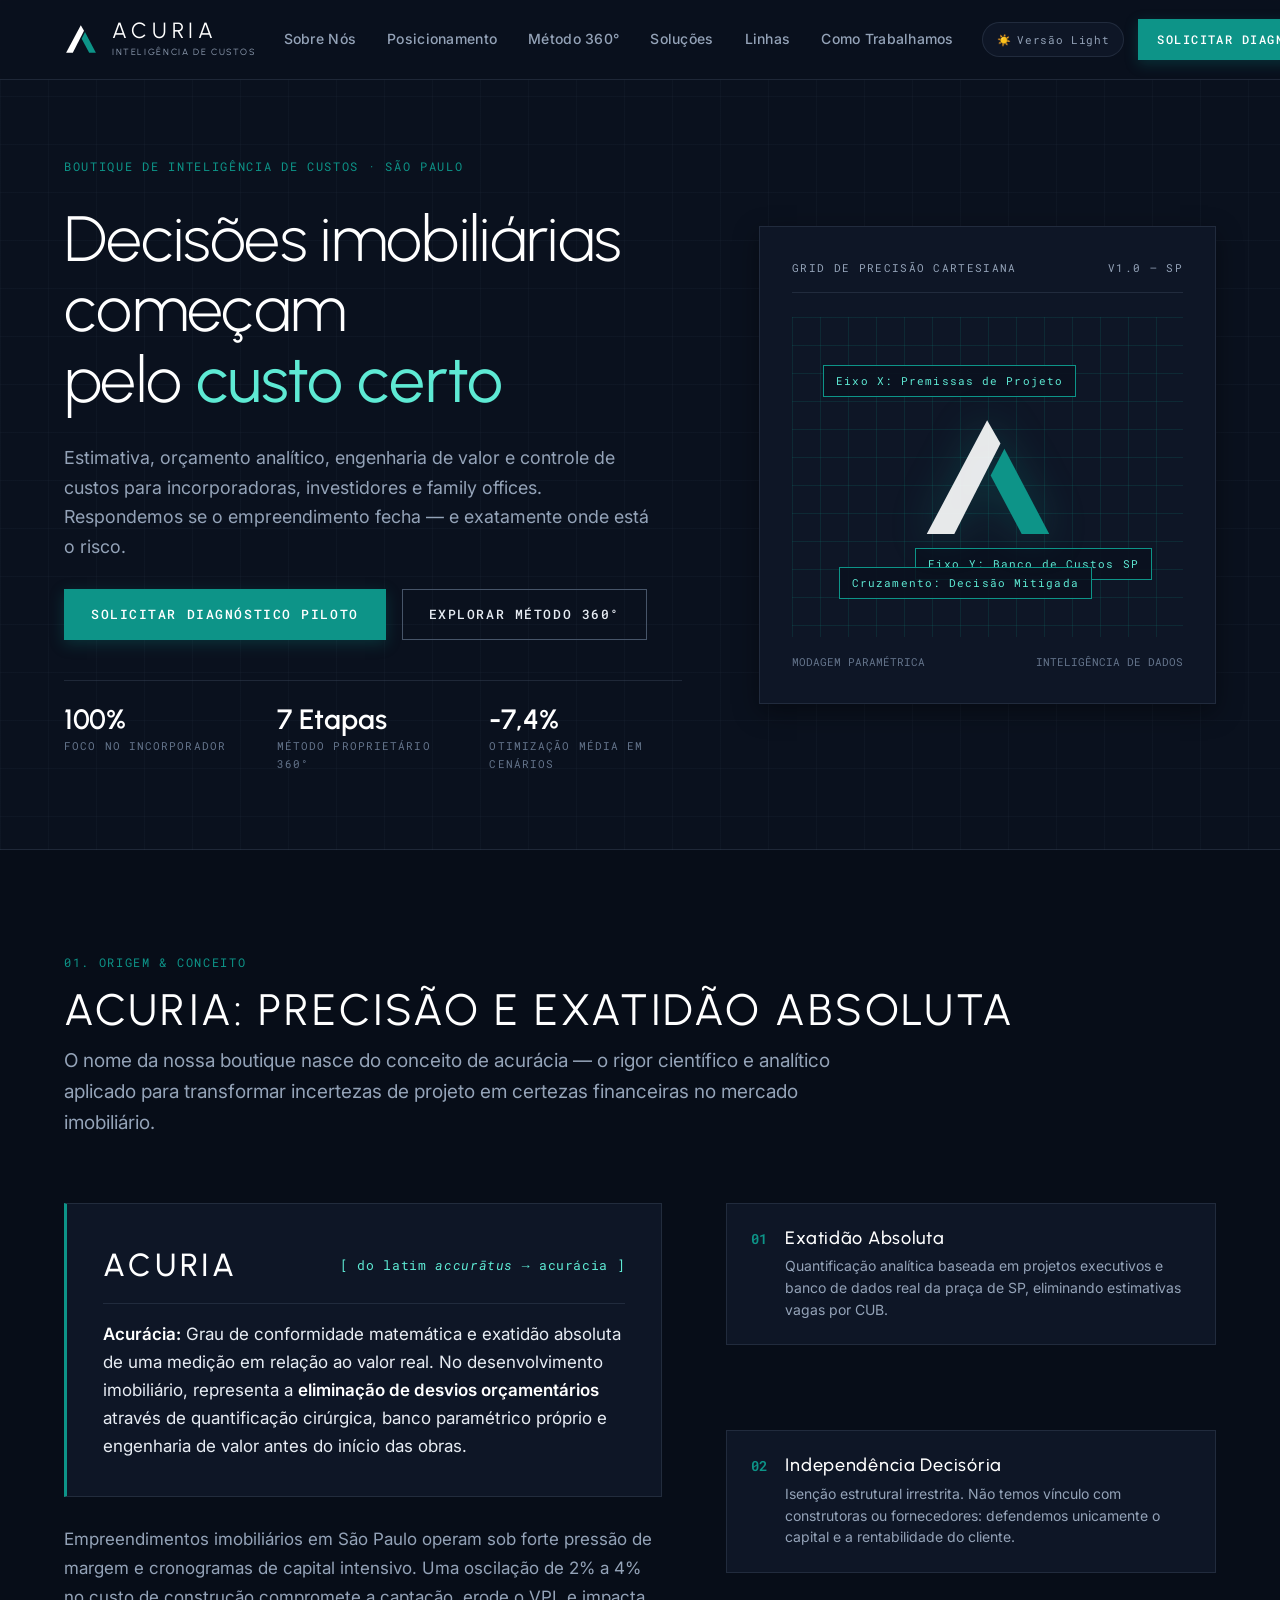
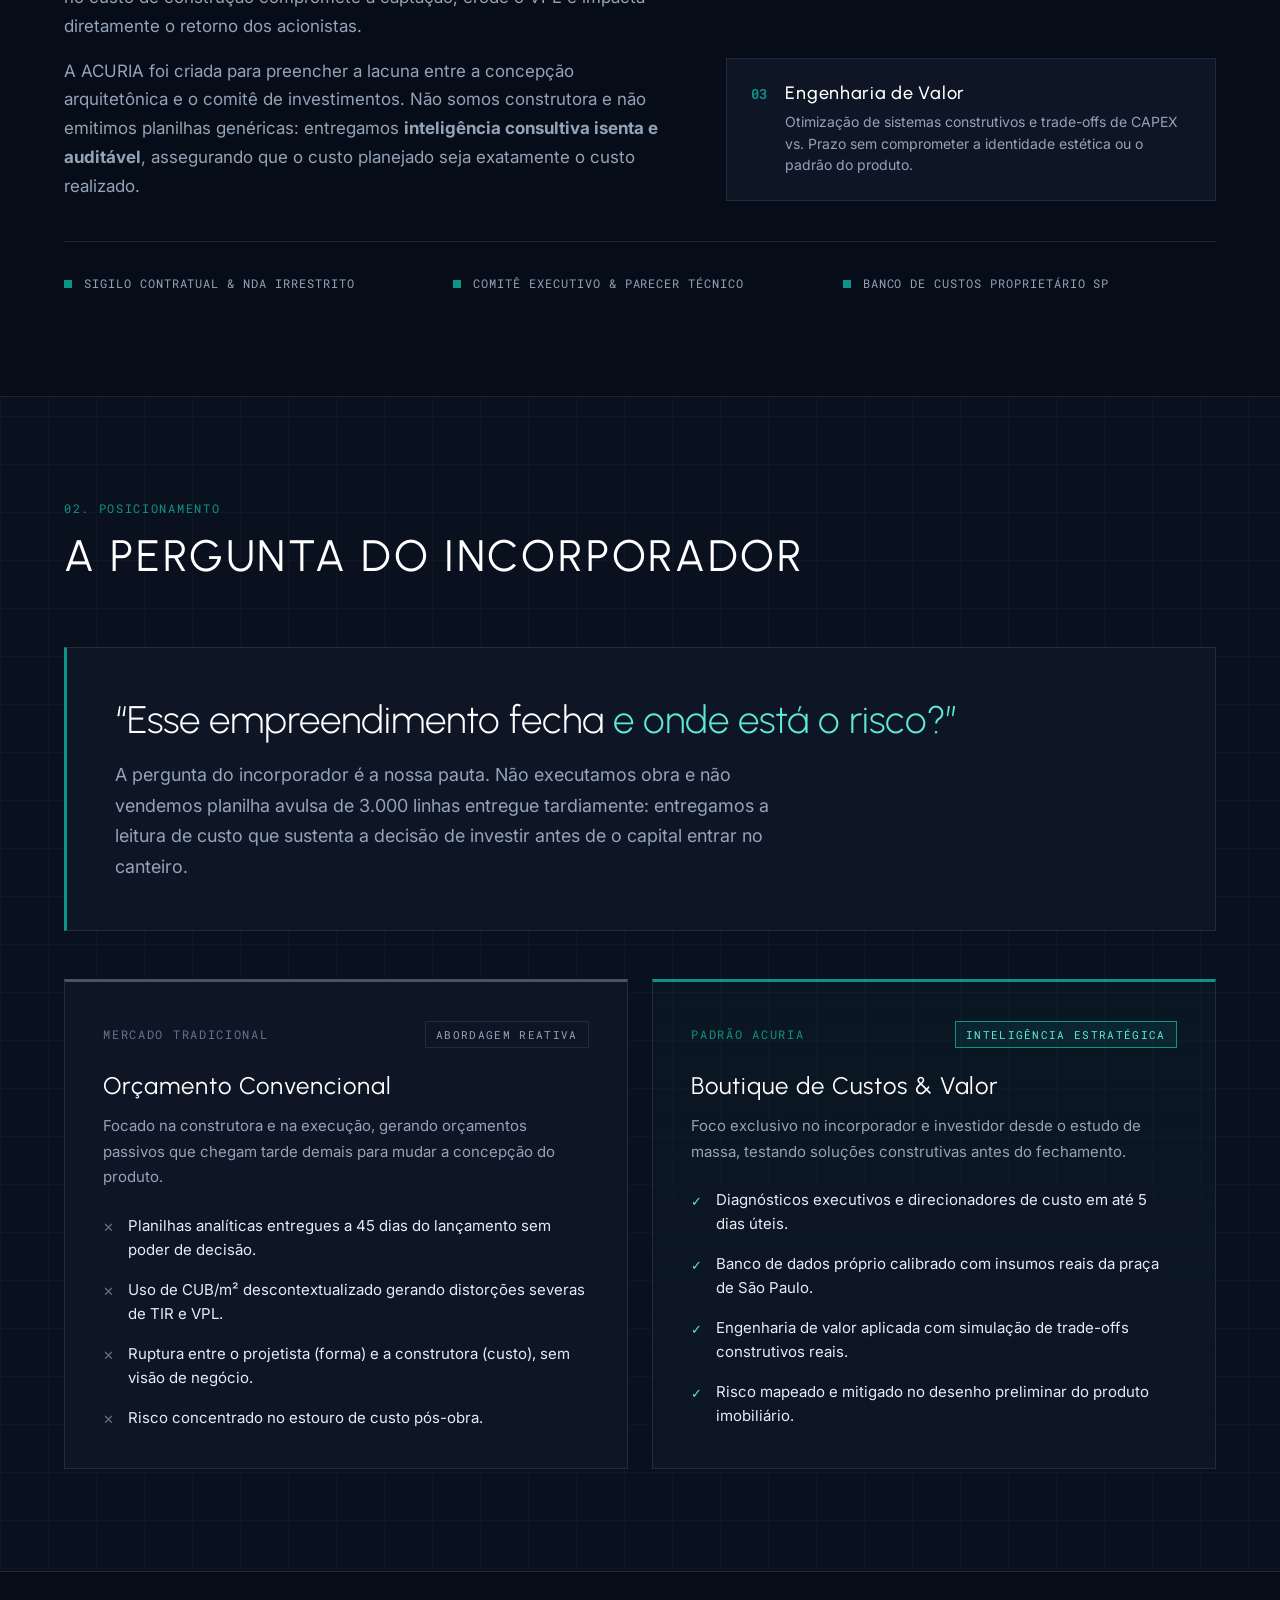
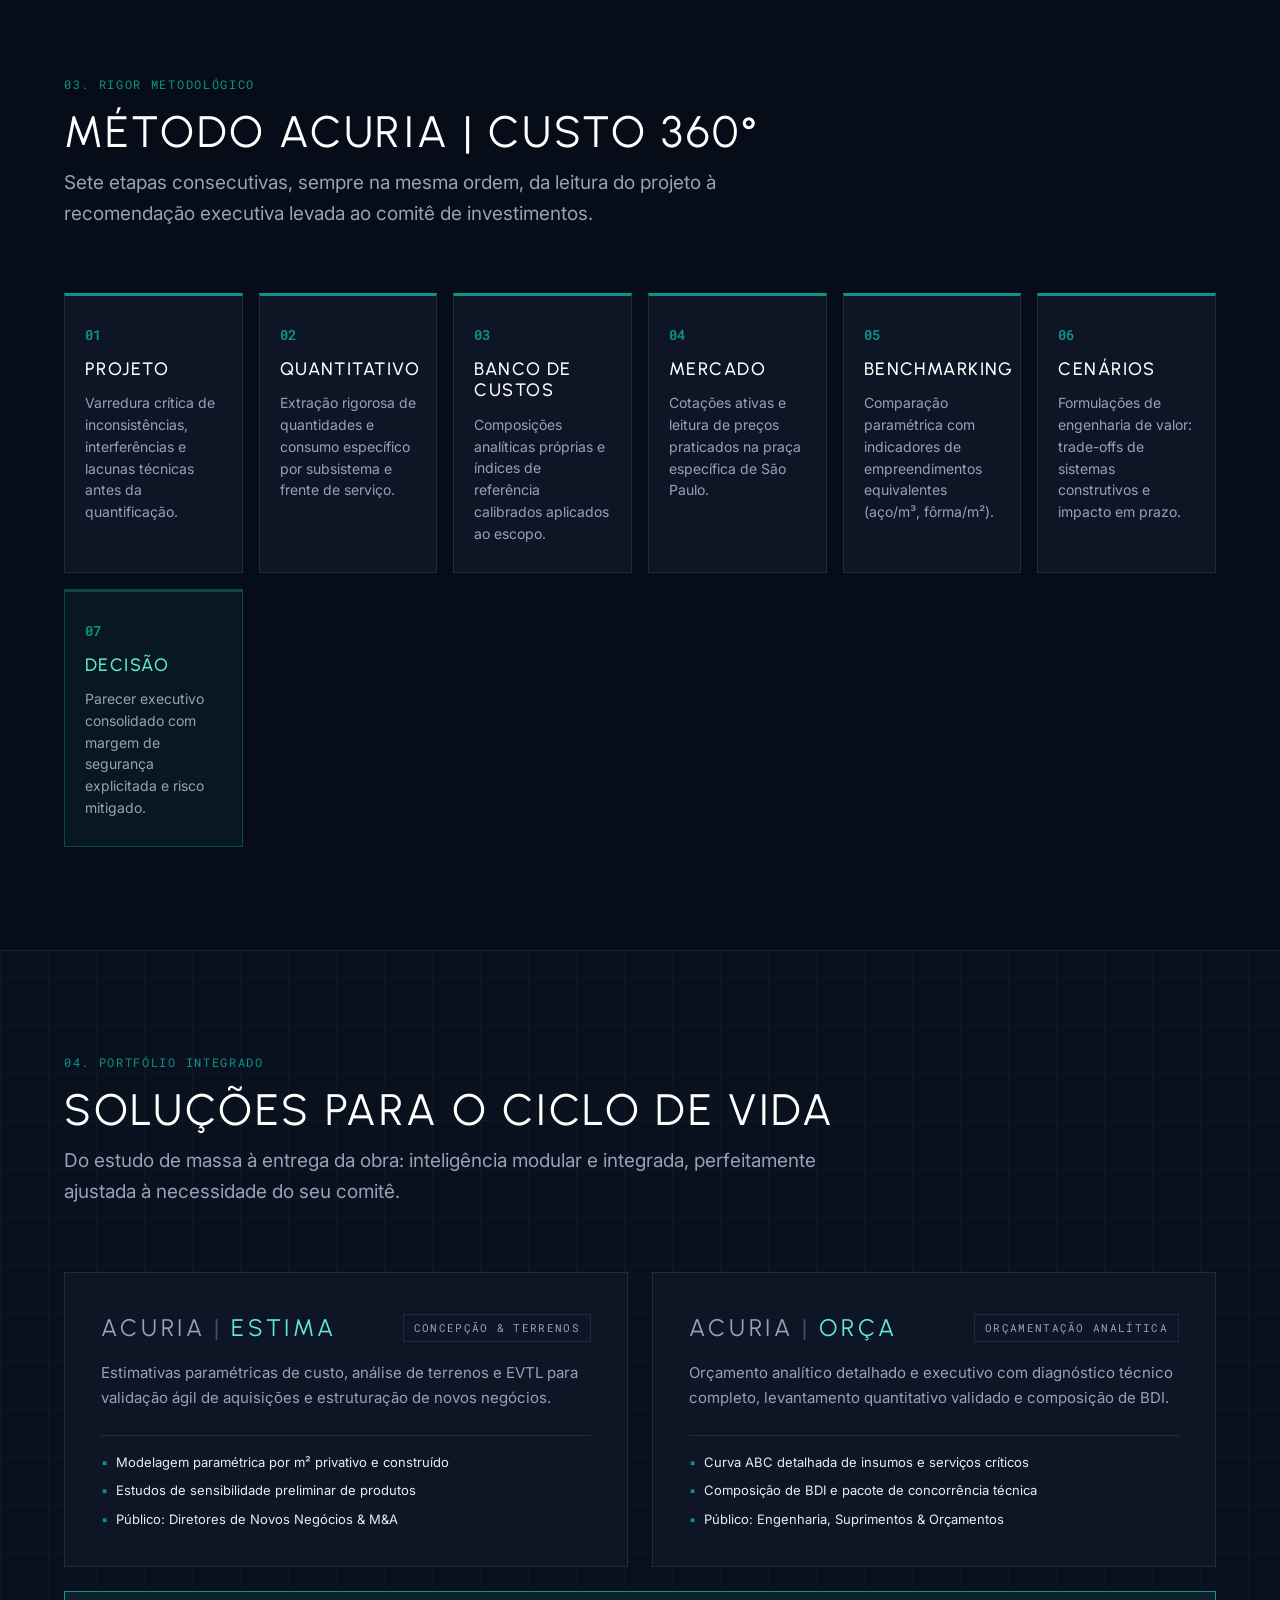
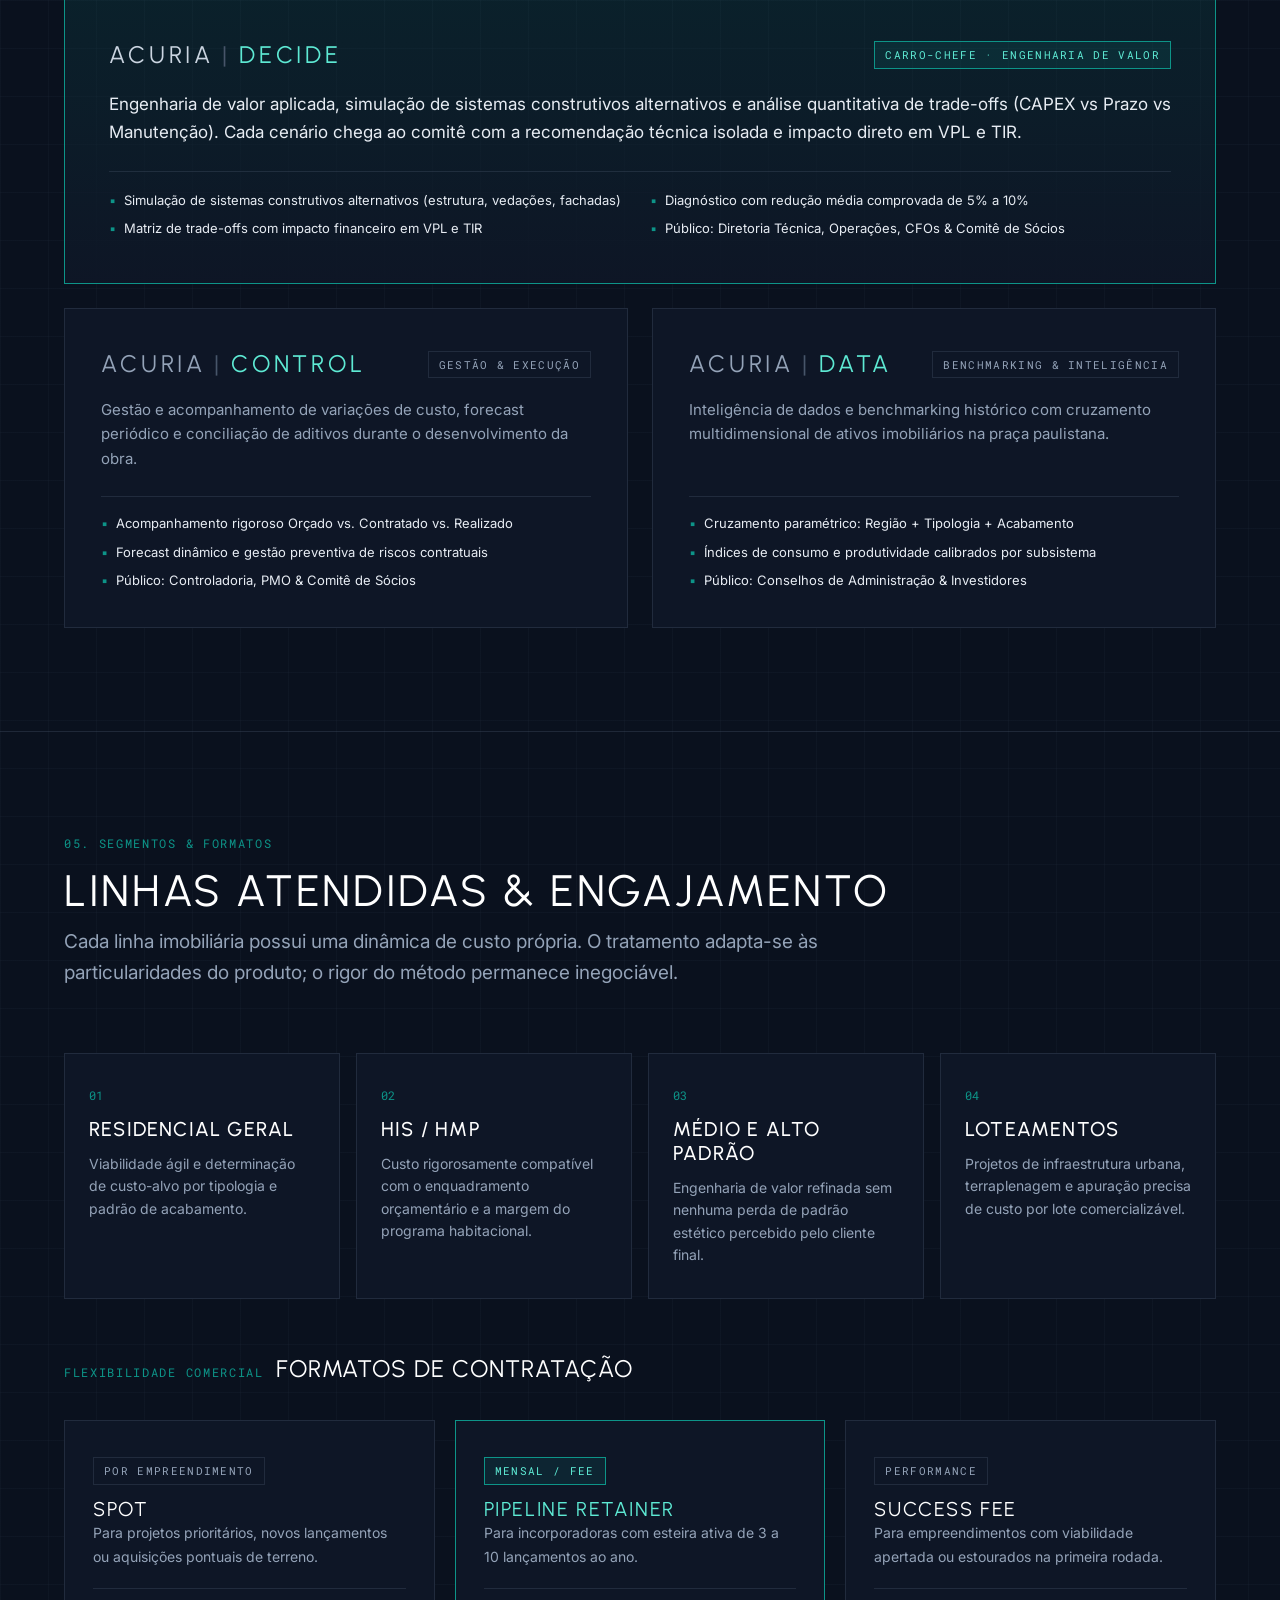
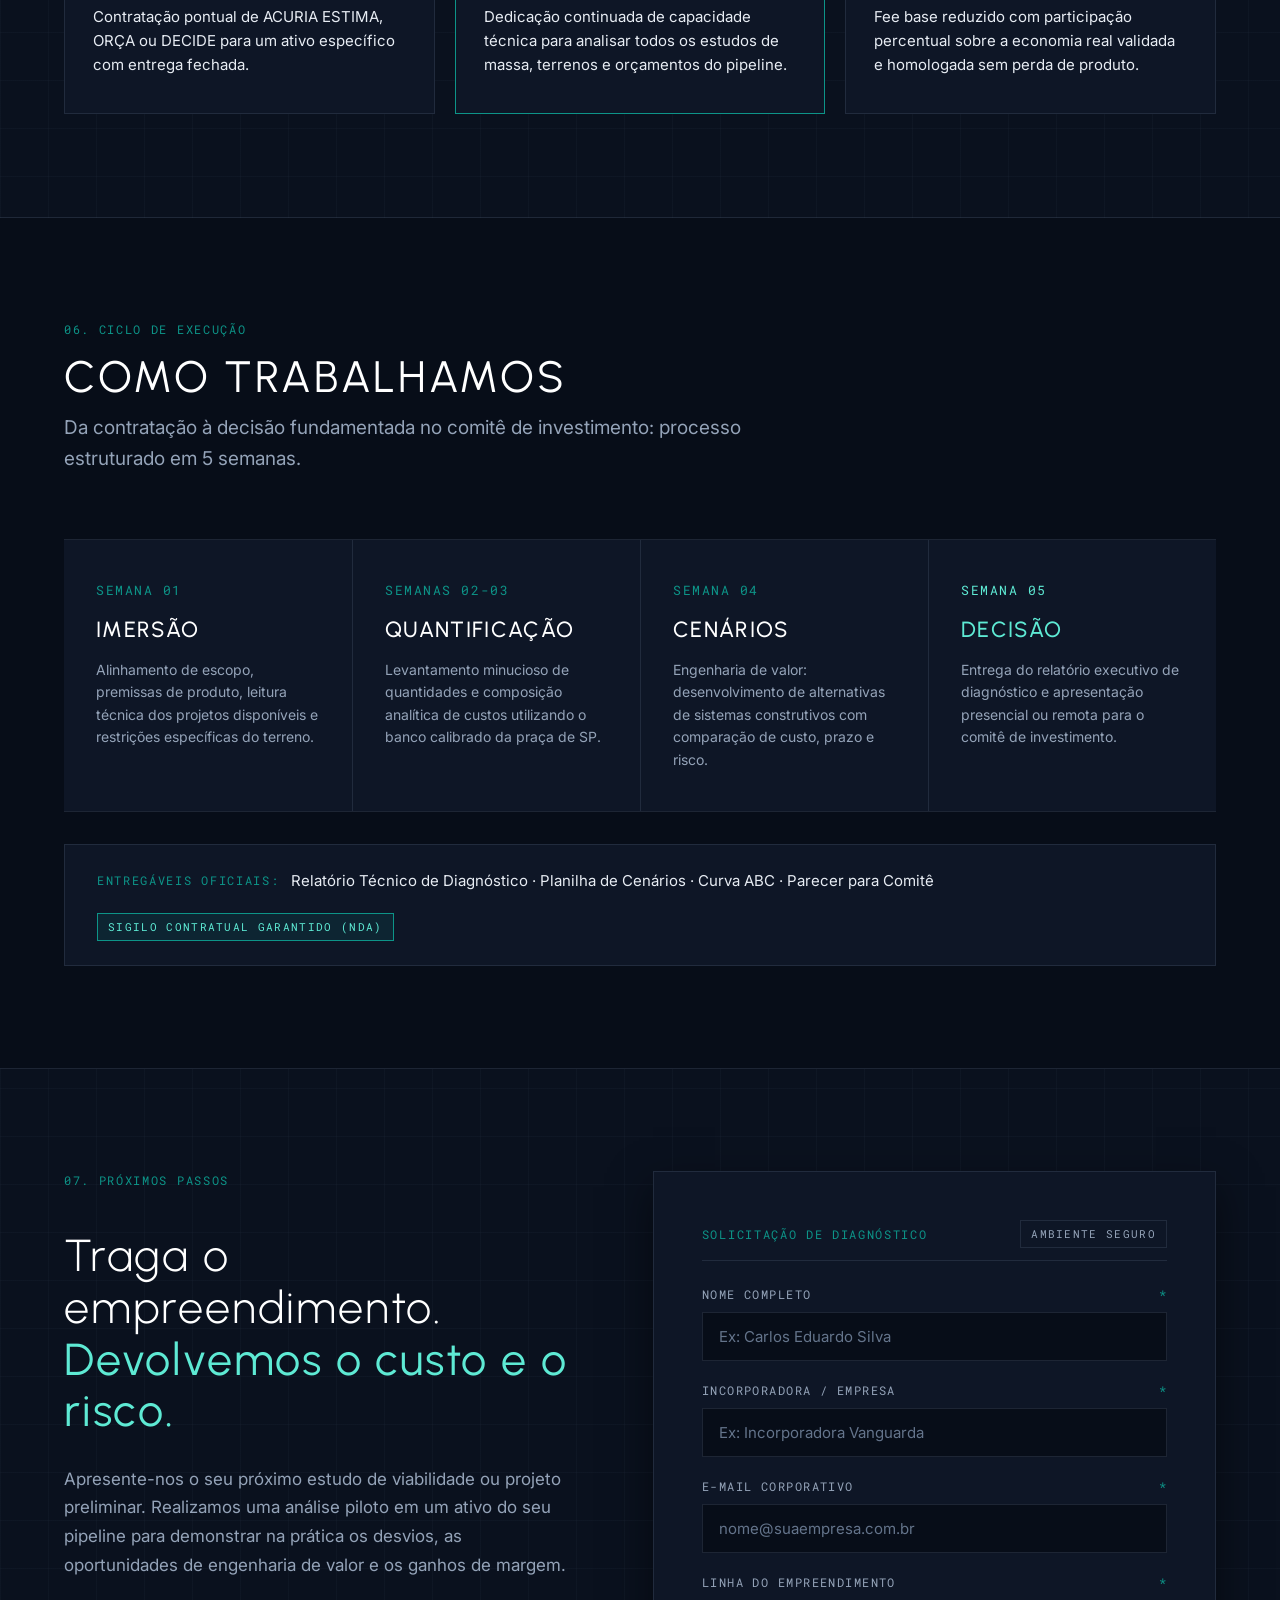
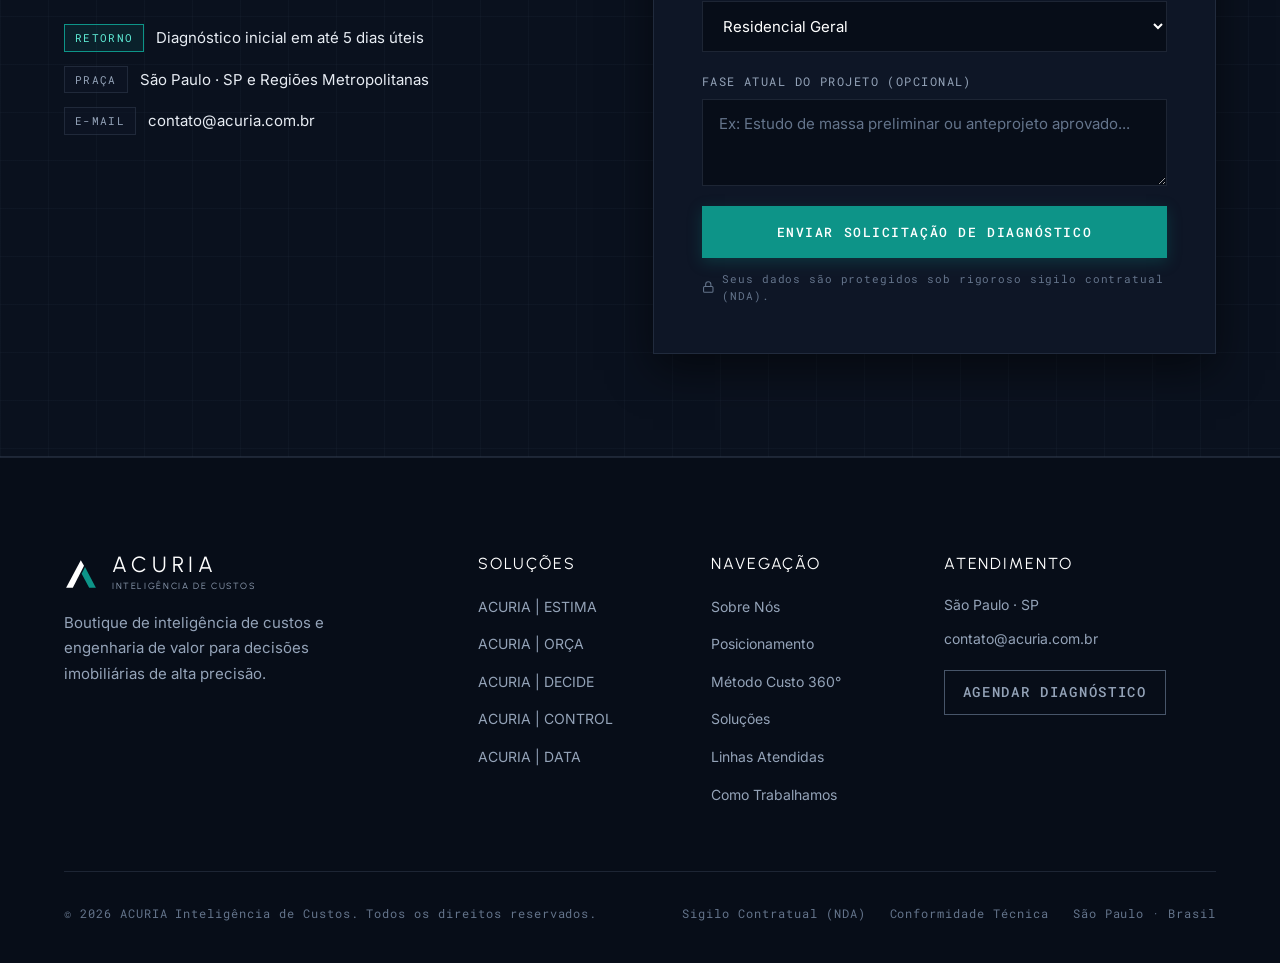
==== index.html @ 7f2d226a "chore: remove Engenharia de Valor section and tab, update navigation and section numbering in both e" ====
<!DOCTYPE html>
<html lang="pt-BR" class="no-js">
<head>
  <meta charset="UTF-8">
  <meta name="viewport" content="width=device-width, initial-scale=1.0">
  <meta http-equiv="X-UA-Compatible" content="ie=edge">
  
  <title>ACURIA | Inteligência de Custos para Decisões Imobiliárias</title>
  <meta name="description" content="Boutique de inteligência de custos e engenharia de valor em São Paulo. Transformamos projetos, premissas de engenharia e mercado em decisões financeiras antes da primeira estaca na obra.">
  <meta name="keywords" content="Engenharia de Custos, Inteligência Imobiliária, Engenharia de Valor, Orçamento de Obras, Incorporação, Viabilidade Imobiliária, São Paulo">
  <meta name="author" content="ACURIA">
  <meta name="theme-color" content="#0A111E">

  <!-- Open Graph / Redes Sociais -->
  <meta property="og:type" content="website">
  <meta property="og:title" content="ACURIA | Inteligência de Custos para Decisões Imobiliárias">
  <meta property="og:description" content="Decisões imobiliárias começam pelo custo certo. Respondemos se o empreendimento fecha e onde está o risco.">
  <meta property="og:image" content="./identidade%20visual%20-%20cores%20e%20marca/uploads/WhatsApp%20Image%202026-09-12%20at%2021.34.09.jpeg">

  <!-- Favicon / Isotipo Vetorial -->
  <link rel="icon" type="image/svg+xml" href="data:image/svg+xml,<svg xmlns='http://www.w3.org/2000/svg' viewBox='0 0 64 64'><polygon points='31.6,6 37.7,16.7 16.6,58 4,58' fill='%23FFFFFF'/><polygon points='39.5,19.04 60,58 47.4,58 33.2,31.36' fill='%230D9488'/></svg>">

  <!-- Fontes Oficiais: Urbanist, Inter, Roboto Mono -->
  <link rel="preconnect" href="https://fonts.googleapis.com">
  <link rel="preconnect" href="https://fonts.gstatic.com" crossorigin>
  <link href="https://fonts.googleapis.com/css2?family=Inter:wght@300;400;500;600&family=Roboto+Mono:wght@400;500;600&family=Urbanist:wght@300;400;500;600;700&display=swap" rel="stylesheet">

  <!-- Folhas de Estilo Modulares -->
  <link rel="stylesheet" href="css/variables.css">
  <link rel="stylesheet" href="css/base.css">
  <link rel="stylesheet" href="css/layout.css">
  <link rel="stylesheet" href="css/components.css">
  <link rel="stylesheet" href="css/responsive.css">
</head>
<body class="bg-grid-pattern">

  <!-- ========================================================================
       BARRA DE NAVEGAÇÃO SUPERIOR COM SEGMENTAÇÕES
       ======================================================================== -->
  <header class="site-header" id="site-header">
    <div class="container header-container">
      
      <!-- Marca / Símbolo Geométrico -->
      <a href="#inicio" class="brand-link" aria-label="ACURIA - Página Inicial">
        <svg class="brand-symbol" viewBox="0 0 64 64" aria-hidden="true">
          <polygon points="31.6,6 37.7,16.7 16.6,58 4,58" fill="#FFFFFF" />
          <polygon points="39.5,19.04 60,58 47.4,58 33.2,31.36" fill="#0D9488" />
        </svg>
        <div class="brand-text">
          <span class="brand-title">ACURIA</span>
          <span class="brand-subtitle">Inteligência de Custos</span>
        </div>
      </a>

      <!-- Segmentações de Navegação Superior (Desktop) -->
      <nav aria-label="Navegação Principal" class="main-nav">
        <ul class="nav-segments">
          <li class="nav-item">
            <a href="#sobre-nos" class="nav-link">Sobre Nós</a>
          </li>
          <li class="nav-item">
            <a href="#posicionamento" class="nav-link">Posicionamento</a>
          </li>
          <li class="nav-item">
            <a href="#metodo" class="nav-link">Método 360°</a>
          </li>
          <li class="nav-item">
            <a href="#produtos" class="nav-link">Soluções</a>
          </li>
          <li class="nav-item">
            <a href="#linhas" class="nav-link">Linhas</a>
          </li>
          <li class="nav-item">
            <a href="#processo" class="nav-link">Como Trabalhamos</a>
          </li>
        </ul>
      </nav>

      <!-- Ações do Cabeçalho -->
      <div class="header-actions">
        <a href="index-light.html" class="theme-switch-pill" title="Alternar para a versão clara soft">
          <span>☀️</span>
          <span>Versão Light</span>
        </a>
        <a href="#contato" class="btn btn-primary btn-sm">Solicitar Diagnóstico</a>
        
        <!-- Botão Mobile -->
        <button type="button" class="mobile-menu-btn" aria-label="Abrir Menu de Navegação" aria-expanded="false">
          <div class="mobile-menu-icon">
            <span></span>
            <span></span>
            <span></span>
          </div>
        </button>
      </div>

    </div>
  </header>

  <!-- Menu Gaveta Mobile -->
  <div class="mobile-drawer" id="mobile-drawer">
    <div style="display: flex; align-items: center; justify-content: space-between;">
      <div class="brand-text">
        <span class="brand-title" style="font-size: 1.25rem;">ACURIA</span>
      </div>
      <a href="index-light.html" class="theme-switch-pill">☀️ Light</a>
    </div>

    <ul class="mobile-nav-list">
      <li>
        <a href="#sobre-nos" class="mobile-nav-link">
          <span>Sobre Nós & Acurácia</span>
        </a>
      </li>
      <li>
        <a href="#posicionamento" class="mobile-nav-link">
          <span>Posicionamento</span>
        </a>
      </li>
      <li>
        <a href="#metodo" class="mobile-nav-link">
          <span>Método Custo 360°</span>
        </a>
      </li>
      <li>
        <a href="#produtos" class="mobile-nav-link">
          <span>Soluções & Produtos</span>
        </a>
      </li>
      <li>
        <a href="#linhas" class="mobile-nav-link">
          <span>Linhas Atendidas</span>
        </a>
      </li>
      <li>
        <a href="#processo" class="mobile-nav-link">
          <span>Como Trabalhamos</span>
        </a>
      </li>
      <li>
        <a href="#contato" class="mobile-nav-link">
          <span>Falar com a ACURIA</span>
        </a>
      </li>
    </ul>
    <div style="margin-top: auto;">
      <a href="#contato" class="btn btn-primary btn-block">Solicitar Contato Imediato</a>
    </div>
  </div>

  <main>
    <!-- ========================================================================
         HERO SECTION: ABERTURA DE IMPACTO E CREDIBILIDADE TÉCNICA
         ======================================================================== -->
    <section class="section-wrapper" id="inicio">
      <div class="container hero-grid">
        
        <div class="hero-content">
          <div class="hero-badge-container">
            <span class="mono-label">Boutique de Inteligência de Custos · São Paulo</span>
          </div>

          <h1 class="hero-title">
            Decisões imobiliárias começam pelo <span class="highlight-text">custo certo</span>
          </h1>

          <p class="hero-description">
            Estimativa, orçamento analítico, engenharia de valor e controle de custos para incorporadoras, investidores e family offices. Respondemos se o empreendimento fecha — e exatamente onde está o risco.
          </p>

          <div class="hero-cta-group">
            <a href="#contato" class="btn btn-primary">Solicitar Diagnóstico Piloto</a>
            <a href="#metodo" class="btn btn-outline">Explorar Método 360°</a>
          </div>

          <!-- Faixa de Métricas Rápidas -->
          <div class="hero-metrics-strip">
            <div class="metric-item">
              <span class="metric-val">100%</span>
              <span class="metric-label">Foco no Incorporador</span>
            </div>
            <div class="metric-item">
              <span class="metric-val">7 Etapas</span>
              <span class="metric-label">Método Proprietário 360°</span>
            </div>
            <div class="metric-item">
              <span class="metric-val">-7,4%</span>
              <span class="metric-label">Otimização Média em Cenários</span>
            </div>
          </div>
        </div>

        <!-- Painel Geométrico / Blueprint de Precisão -->
        <div class="hero-visual-card">
          <div class="hero-visual-header">
            <span>GRID DE PRECISÃO CARTESIANA</span>
            <span>V1.0 — SP</span>
          </div>
          
          <div class="blueprint-stage">
            <div class="blueprint-grid-overlay"></div>
            
            <svg class="blueprint-center-symbol" viewBox="0 0 64 64" aria-label="Isotipo ACURIA em Grid Técnico">
              <polygon points="31.6,6 37.7,16.7 16.6,58 4,58" fill="#FFFFFF" opacity="0.9" />
              <polygon points="39.5,19.04 60,58 47.4,58 33.2,31.36" fill="#0D9488" />
            </svg>

            <div class="blueprint-nodes">
              <div class="node-tag node-tag-1">Eixo X: Premissas de Projeto</div>
              <div class="node-tag node-tag-2">Eixo Y: Banco de Custos SP</div>
              <div class="node-tag node-tag-3">Cruzamento: Decisão Mitigada</div>
            </div>
          </div>

          <div style="margin-top: 16px; font-family: var(--font-mono); font-size: 0.6875rem; color: var(--color-text-dim); display: flex; justify-content: space-between;">
            <span>MODAGEM PARAMÉTRICA</span>
            <span>INTELIGÊNCIA DE DADOS</span>
          </div>
        </div>

      </div>
    </section>

    <!-- ========================================================================
         SEÇÃO 01: SOBRE NÓS — ORIGEM & O CONCEITO DE ACURÁCIA
         ======================================================================== -->
    <section class="section-wrapper section-padding section-alt" id="sobre-nos">
      <div class="container">
        
        <div class="section-header">
          <div class="section-header-top">
            <span class="mono-label">01. Origem & Conceito</span>
          </div>
          <h2 class="section-title">Acuria: Precisão e Exatidão Absoluta</h2>
          <p class="section-subtitle">
            O nome da nossa boutique nasce do conceito de acurácia — o rigor científico e analítico aplicado para transformar incertezas de projeto em certezas financeiras no mercado imobiliário.
          </p>
        </div>

        <div class="about-grid">
          
          <!-- Narrativa & Etimologia -->
          <div class="about-narrative">
            
            <div class="etymology-card">
              <div class="etymology-header">
                <span class="etymology-word">ACURIA</span>
                <span class="etymology-phonetic">[ do latim <em>accurātus</em> → acurácia ]</span>
              </div>
              <div class="etymology-definition">
                <strong>Acurácia:</strong> Grau de conformidade matemática e exatidão absoluta de uma medição em relação ao valor real. No desenvolvimento imobiliário, representa a <strong>eliminação de desvios orçamentários</strong> através de quantificação cirúrgica, banco paramétrico próprio e engenharia de valor antes do início das obras.
              </div>
            </div>

            <div style="font-size: 1.0625rem; line-height: 1.7; color: var(--color-text-muted);">
              <p style="margin-bottom: 16px;">
                Empreendimentos imobiliários em São Paulo operam sob forte pressão de margem e cronogramas de capital intensivo. Uma oscilação de 2% a 4% no custo de construção compromete a captação, erode o VPL e impacta diretamente o retorno dos acionistas.
              </p>
              <p>
                A ACURIA foi criada para preencher a lacuna entre a concepção arquitetônica e o comitê de investimentos. Não somos construtora e não emitimos planilhas genéricas: entregamos <strong>inteligência consultiva isenta e auditável</strong>, assegurando que o custo planejado seja exatamente o custo realizado.
              </p>
            </div>

          </div>

          <!-- Pilares da Acurácia -->
          <div class="about-pillars-stack">
            
            <div class="accuracy-pillar-card">
              <span class="pillar-index">01</span>
              <div class="pillar-content">
                <h4>Exatidão Absoluta</h4>
                <p>Quantificação analítica baseada em projetos executivos e banco de dados real da praça de SP, eliminando estimativas vagas por CUB.</p>
              </div>
            </div>

            <div class="accuracy-pillar-card">
              <span class="pillar-index">02</span>
              <div class="pillar-content">
                <h4>Independência Decisória</h4>
                <p>Isenção estrutural irrestrita. Não temos vínculo com construtoras ou fornecedores: defendemos unicamente o capital e a rentabilidade do cliente.</p>
              </div>
            </div>

            <div class="accuracy-pillar-card">
              <span class="pillar-index">03</span>
              <div class="pillar-content">
                <h4>Engenharia de Valor</h4>
                <p>Otimização de sistemas construtivos e trade-offs de CAPEX vs. Prazo sem comprometer a identidade estética ou o padrão do produto.</p>
              </div>
            </div>

          </div>

        </div>

        <!-- Barra de Governança & Rigor -->
        <div class="about-credentials-bar">
          <div class="credential-item">
            <span class="credential-icon"></span>
            <span>Sigilo Contratual & NDA Irrestrito</span>
          </div>
          <div class="credential-item">
            <span class="credential-icon"></span>
            <span>Comitê Executivo & Parecer Técnico</span>
          </div>
          <div class="credential-item">
            <span class="credential-icon"></span>
            <span>Banco de Custos Proprietário SP</span>
          </div>
        </div>

      </div>
    </section>

    <!-- ========================================================================
         SEÇÃO 02: POSICIONAMENTO & A PERGUNTA DO INCORPORADOR
         ======================================================================== -->
    <section class="section-wrapper section-padding" id="posicionamento">
      <div class="container">
        
        <div class="section-header">
          <div class="section-header-top">
            <span class="mono-label">02. Posicionamento</span>
          </div>
          <h2 class="section-title">A Pergunta do Incorporador</h2>
        </div>

        <!-- Bloco de Citação / Tese Central -->
        <div class="positioning-quote-box">
          <div class="quote-lead">
            “Esse empreendimento fecha <span style="color: var(--color-accent-light);">e onde está o risco?”</span>
          </div>
          <p class="quote-desc">
            A pergunta do incorporador é a nossa pauta. Não executamos obra e não vendemos planilha avulsa de 3.000 linhas entregue tardiamente: entregamos a leitura de custo que sustenta a decisão de investir antes de o capital entrar no canteiro.
          </p>
        </div>

        <!-- Comparativo: Convencional vs ACURIA -->
        <div class="comparison-grid">
          
          <!-- Abordagem Convencional -->
          <div class="comparison-card card-convencional">
            <div class="comparison-header">
              <span class="mono-label" style="color: var(--color-text-dim);">Mercado Tradicional</span>
              <span class="mono-tag">Abordagem Reativa</span>
            </div>
            <h3 class="comparison-title">Orçamento Convencional</h3>
            <p style="font-size: 0.9375rem;">Focado na construtora e na execução, gerando orçamentos passivos que chegam tarde demais para mudar a concepção do produto.</p>
            
            <ul class="comparison-items">
              <li class="comparison-item">
                <span class="item-icon cross">✕</span>
                <span>Planilhas analíticas entregues a 45 dias do lançamento sem poder de decisão.</span>
              </li>
              <li class="comparison-item">
                <span class="item-icon cross">✕</span>
                <span>Uso de CUB/m² descontextualizado gerando distorções severas de TIR e VPL.</span>
              </li>
              <li class="comparison-item">
                <span class="item-icon cross">✕</span>
                <span>Ruptura entre o projetista (forma) e a construtora (custo), sem visão de negócio.</span>
              </li>
              <li class="comparison-item">
                <span class="item-icon cross">✕</span>
                <span>Risco concentrado no estouro de custo pós-obra.</span>
              </li>
            </ul>
          </div>

          <!-- Abordagem ACURIA -->
          <div class="comparison-card card-acuria">
            <div class="comparison-header">
              <span class="mono-label">Padrão ACURIA</span>
              <span class="mono-tag active">Inteligência Estratégica</span>
            </div>
            <h3 class="comparison-title">Boutique de Custos & Valor</h3>
            <p style="font-size: 0.9375rem;">Foco exclusivo no incorporador e investidor desde o estudo de massa, testando soluções construtivas antes do fechamento.</p>
            
            <ul class="comparison-items">
              <li class="comparison-item">
                <span class="item-icon check">✓</span>
                <span>Diagnósticos executivos e direcionadores de custo em até 5 dias úteis.</span>
              </li>
              <li class="comparison-item">
                <span class="item-icon check">✓</span>
                <span>Banco de dados próprio calibrado com insumos reais da praça de São Paulo.</span>
              </li>
              <li class="comparison-item">
                <span class="item-icon check">✓</span>
                <span>Engenharia de valor aplicada com simulação de trade-offs construtivos reais.</span>
              </li>
              <li class="comparison-item">
                <span class="item-icon check">✓</span>
                <span>Risco mapeado e mitigado no desenho preliminar do produto imobiliário.</span>
              </li>
            </ul>
          </div>

        </div>

      </div>
    </section>

    <!-- ========================================================================
         SEÇÃO 03: MÉTODO PROPRIETÁRIO CUSTO 360°
         ======================================================================== -->
    <section class="section-wrapper section-padding section-alt" id="metodo">
      <div class="container">
        
        <div class="section-header">
          <div class="section-header-top">
            <span class="mono-label">03. Rigor Metodológico</span>
          </div>
          <h2 class="section-title">Método ACURIA | Custo 360°</h2>
          <p class="section-subtitle">
            Sete etapas consecutivas, sempre na mesma ordem, da leitura do projeto à recomendação executiva levada ao comitê de investimentos.
          </p>
        </div>

        <div class="method-grid">
          
          <div class="method-step-card">
            <span class="method-step-num">01</span>
            <h3 class="method-step-title">Projeto</h3>
            <p class="method-step-desc">Varredura crítica de inconsistências, interferências e lacunas técnicas antes da quantificação.</p>
          </div>

          <div class="method-step-card">
            <span class="method-step-num">02</span>
            <h3 class="method-step-title">Quantitativo</h3>
            <p class="method-step-desc">Extração rigorosa de quantidades e consumo específico por subsistema e frente de serviço.</p>
          </div>

          <div class="method-step-card">
            <span class="method-step-num">03</span>
            <h3 class="method-step-title">Banco de Custos</h3>
            <p class="method-step-desc">Composições analíticas próprias e índices de referência calibrados aplicados ao escopo.</p>
          </div>

          <div class="method-step-card">
            <span class="method-step-num">04</span>
            <h3 class="method-step-title">Mercado</h3>
            <p class="method-step-desc">Cotações ativas e leitura de preços praticados na praça específica de São Paulo.</p>
          </div>

          <div class="method-step-card">
            <span class="method-step-num">05</span>
            <h3 class="method-step-title">Benchmarking</h3>
            <p class="method-step-desc">Comparação paramétrica com indicadores de empreendimentos equivalentes (aço/m³, fôrma/m²).</p>
          </div>

          <div class="method-step-card">
            <span class="method-step-num">06</span>
            <h3 class="method-step-title">Cenários</h3>
            <p class="method-step-desc">Formulações de engenharia de valor: trade-offs de sistemas construtivos e impacto em prazo.</p>
          </div>

          <div class="method-step-card highlight">
            <span class="method-step-num">07</span>
            <h3 class="method-step-title" style="color: var(--color-accent-light);">Decisão</h3>
            <p class="method-step-desc">Parecer executivo consolidado com margem de segurança explicitada e risco mitigado.</p>
          </div>

        </div>

      </div>
    </section>

    <!-- ========================================================================
         SEÇÃO 04: ARQUITETURA DE PRODUTOS & SOLUÇÕES
         ======================================================================== -->
    <section class="section-wrapper section-padding" id="produtos">
      <div class="container">
        
        <div class="section-header">
          <div class="section-header-top">
            <span class="mono-label">04. Portfólio Integrado</span>
          </div>
          <h2 class="section-title">Soluções para o Ciclo de Vida</h2>
          <p class="section-subtitle">
            Do estudo de massa à entrega da obra: inteligência modular e integrada, perfeitamente ajustada à necessidade do seu comitê.
          </p>
        </div>

        <div class="solutions-container">
          
          <!-- Linha Superior: Concepção & Orçamento (2 Cards 50%/50%) -->
          <div class="solutions-row">
            
            <!-- ESTIMA -->
            <div class="product-card">
              <div>
                <div class="product-badge-row">
                  <div class="product-brand-title">
                    <span class="brand-prefix">ACURIA</span>
                    <span class="brand-sep">|</span>
                    <span class="brand-name">ESTIMA</span>
                  </div>
                  <span class="mono-tag">Concepção & Terrenos</span>
                </div>
                <p class="product-desc" style="margin-top: 14px;">
                  Estimativas paramétricas de custo, análise de terrenos e EVTL para validação ágil de aquisições e estruturação de novos negócios.
                </p>
              </div>
              <ul class="product-deliverables">
                <li>Modelagem paramétrica por m² privativo e construído</li>
                <li>Estudos de sensibilidade preliminar de produtos</li>
                <li>Público: Diretores de Novos Negócios & M&A</li>
              </ul>
            </div>

            <!-- ORÇA -->
            <div class="product-card">
              <div>
                <div class="product-badge-row">
                  <div class="product-brand-title">
                    <span class="brand-prefix">ACURIA</span>
                    <span class="brand-sep">|</span>
                    <span class="brand-name">ORÇA</span>
                  </div>
                  <span class="mono-tag">Orçamentação Analítica</span>
                </div>
                <p class="product-desc" style="margin-top: 14px;">
                  Orçamento analítico detalhado e executivo com diagnóstico técnico completo, levantamento quantitativo validado e composição de BDI.
                </p>
              </div>
              <ul class="product-deliverables">
                <li>Curva ABC detalhada de insumos e serviços críticos</li>
                <li>Composição de BDI e pacote de concorrência técnica</li>
                <li>Público: Engenharia, Suprimentos & Orçamentos</li>
              </ul>
            </div>

          </div>

          <!-- Linha Central Destaque: DECIDE (Carro-Chefe 100% Full Width) -->
          <div class="product-card card-featured">
            <div>
              <div class="product-badge-row">
                <div class="product-brand-title">
                  <span class="brand-prefix" style="color: #CBD5E1;">ACURIA</span>
                  <span class="brand-sep">|</span>
                  <span class="brand-name" style="color: #5EEAD4;">DECIDE</span>
                </div>
                <span class="mono-tag active">Carro-Chefe · Engenharia de Valor</span>
              </div>
              <p class="product-desc" style="margin-top: 16px; font-size: 1.0625rem; color: #E7ECF3;">
                Engenharia de valor aplicada, simulação de sistemas construtivos alternativos e análise quantitativa de trade-offs (CAPEX vs Prazo vs Manutenção). Cada cenário chega ao comitê com a recomendação técnica isolada e impacto direto em VPL e TIR.
              </p>
            </div>
            <div style="display: grid; grid-template-columns: repeat(auto-fit, minmax(260px, 1fr)); gap: 20px; padding-top: 18px; border-top: 1px solid var(--color-slate-border);">
              <ul class="product-deliverables" style="border-top: none; padding-top: 0;">
                <li>Simulação de sistemas construtivos alternativos (estrutura, vedações, fachadas)</li>
                <li>Matriz de trade-offs com impacto financeiro em VPL e TIR</li>
              </ul>
              <ul class="product-deliverables" style="border-top: none; padding-top: 0;">
                <li>Diagnóstico com redução média comprovada de 5% a 10%</li>
                <li>Público: Diretoria Técnica, Operações, CFOs & Comitê de Sócios</li>
              </ul>
            </div>
          </div>

          <!-- Linha Inferior: Execução & Inteligência Contínua (2 Cards 50%/50%) -->
          <div class="solutions-row">
            
            <!-- CONTROL -->
            <div class="product-card">
              <div>
                <div class="product-badge-row">
                  <div class="product-brand-title">
                    <span class="brand-prefix">ACURIA</span>
                    <span class="brand-sep">|</span>
                    <span class="brand-name">CONTROL</span>
                  </div>
                  <span class="mono-tag">Gestão & Execução</span>
                </div>
                <p class="product-desc" style="margin-top: 14px;">
                  Gestão e acompanhamento de variações de custo, forecast periódico e conciliação de aditivos durante o desenvolvimento da obra.
                </p>
              </div>
              <ul class="product-deliverables">
                <li>Acompanhamento rigoroso Orçado vs. Contratado vs. Realizado</li>
                <li>Forecast dinâmico e gestão preventiva de riscos contratuais</li>
                <li>Público: Controladoria, PMO & Comitê de Sócios</li>
              </ul>
            </div>

            <!-- DATA -->
            <div class="product-card">
              <div>
                <div class="product-badge-row">
                  <div class="product-brand-title">
                    <span class="brand-prefix">ACURIA</span>
                    <span class="brand-sep">|</span>
                    <span class="brand-name">DATA</span>
                  </div>
                  <span class="mono-tag">Benchmarking & Inteligência</span>
                </div>
                <p class="product-desc" style="margin-top: 14px;">
                  Inteligência de dados e benchmarking histórico com cruzamento multidimensional de ativos imobiliários na praça paulistana.
                </p>
              </div>
              <ul class="product-deliverables">
                <li>Cruzamento paramétrico: Região + Tipologia + Acabamento</li>
                <li>Índices de consumo e produtividade calibrados por subsistema</li>
                <li>Público: Conselhos de Administração & Investidores</li>
              </ul>
            </div>

          </div>

        </div>

      </div>
    </section>

    <!-- ========================================================================
         SEÇÃO 05: LINHAS ATENDIDAS & MODELOS COMERCIAIS
         ======================================================================== -->
    <section class="section-wrapper section-padding" id="linhas">
      <div class="container">
        
        <div class="section-header">
          <div class="section-header-top">
            <span class="mono-label">05. Segmentos & Formatos</span>
          </div>
          <h2 class="section-title">Linhas Atendidas & Engajamento</h2>
          <p class="section-subtitle">
            Cada linha imobiliária possui uma dinâmica de custo própria. O tratamento adapta-se às particularidades do produto; o rigor do método permanece inegociável.
          </p>
        </div>

        <!-- Grid de Linhas -->
        <div class="lines-grid">
          
          <div class="line-card">
            <span class="line-card-num">01</span>
            <h3 class="line-card-title">Residencial Geral</h3>
            <p class="line-card-desc">Viabilidade ágil e determinação de custo-alvo por tipologia e padrão de acabamento.</p>
          </div>

          <div class="line-card">
            <span class="line-card-num">02</span>
            <h3 class="line-card-title">HIS / HMP</h3>
            <p class="line-card-desc">Custo rigorosamente compatível com o enquadramento orçamentário e a margem do programa habitacional.</p>
          </div>

          <div class="line-card">
            <span class="line-card-num">03</span>
            <h3 class="line-card-title">Médio e Alto Padrão</h3>
            <p class="line-card-desc">Engenharia de valor refinada sem nenhuma perda de padrão estético percebido pelo cliente final.</p>
          </div>

          <div class="line-card">
            <span class="line-card-num">04</span>
            <h3 class="line-card-title">Loteamentos</h3>
            <p class="line-card-desc">Projetos de infraestrutura urbana, terraplenagem e apuração precisa de custo por lote comercializável.</p>
          </div>

        </div>

        <!-- Modelos de Contratação Comercial -->
        <div style="margin-top: 56px;">
          <div style="display: flex; align-items: baseline; gap: 12px; margin-bottom: 20px;">
            <span class="mono-label">Flexibilidade Comercial</span>
            <h3 style="font-size: 1.5rem; font-weight: 400; text-transform: uppercase;">Formatos de Contratação</h3>
          </div>

          <div class="models-grid">
            
            <div class="model-card">
              <div>
                <span class="mono-tag">Por Empreendimento</span>
                <h4 class="model-title" style="margin-top: 12px;">Spot</h4>
                <p class="model-target">Para projetos prioritários, novos lançamentos ou aquisições pontuais de terreno.</p>
              </div>
              <div class="model-scope">
                Contratação pontual de ACURIA ESTIMA, ORÇA ou DECIDE para um ativo específico com entrega fechada.
              </div>
            </div>

            <div class="model-card" style="border-color: var(--color-accent);">
              <div>
                <span class="mono-tag active">Mensal / Fee</span>
                <h4 class="model-title" style="margin-top: 12px; color: var(--color-accent-light);">Pipeline Retainer</h4>
                <p class="model-target">Para incorporadoras com esteira ativa de 3 a 10 lançamentos ao ano.</p>
              </div>
              <div class="model-scope">
                Dedicação continuada de capacidade técnica para analisar todos os estudos de massa, terrenos e orçamentos do pipeline.
              </div>
            </div>

            <div class="model-card">
              <div>
                <span class="mono-tag">Performance</span>
                <h4 class="model-title" style="margin-top: 12px;">Success Fee</h4>
                <p class="model-target">Para empreendimentos com viabilidade apertada ou estourados na primeira rodada.</p>
              </div>
              <div class="model-scope">
                Fee base reduzido com participação percentual sobre a economia real validada e homologada sem perda de produto.
              </div>
            </div>

          </div>
        </div>

      </div>
    </section>

    <!-- ========================================================================
         SEÇÃO 06: COMO TRABALHAMOS (LINHA DO TEMPO DE 5 SEMANAS)
         ======================================================================== -->
    <section class="section-wrapper section-padding section-alt" id="processo">
      <div class="container">
        
        <div class="section-header">
          <div class="section-header-top">
            <span class="mono-label">06. Ciclo de Execução</span>
          </div>
          <h2 class="section-title">Como Trabalhamos</h2>
          <p class="section-subtitle">
            Da contratação à decisão fundamentada no comitê de investimento: processo estruturado em 5 semanas.
          </p>
        </div>

        <div class="timeline-grid">
          
          <div class="timeline-step">
            <span class="timeline-week">Semana 01</span>
            <h3 class="timeline-title">Imersão</h3>
            <p class="timeline-desc">Alinhamento de escopo, premissas de produto, leitura técnica dos projetos disponíveis e restrições específicas do terreno.</p>
          </div>

          <div class="timeline-step">
            <span class="timeline-week">Semanas 02-03</span>
            <h3 class="timeline-title">Quantificação</h3>
            <p class="timeline-desc">Levantamento minucioso de quantidades e composição analítica de custos utilizando o banco calibrado da praça de SP.</p>
          </div>

          <div class="timeline-step">
            <span class="timeline-week">Semana 04</span>
            <h3 class="timeline-title">Cenários</h3>
            <p class="timeline-desc">Engenharia de valor: desenvolvimento de alternativas de sistemas construtivos com comparação de custo, prazo e risco.</p>
          </div>

          <div class="timeline-step">
            <span class="timeline-week" style="color: var(--color-accent-light);">Semana 05</span>
            <h3 class="timeline-title" style="color: var(--color-accent-light);">Decisão</h3>
            <p class="timeline-desc">Entrega do relatório executivo de diagnóstico e apresentação presencial ou remota para o comitê de investimento.</p>
          </div>

        </div>

        <!-- Faixa de Entregáveis -->
        <div style="margin-top: 32px; background: var(--color-bg-surface); border: 1px solid var(--color-slate-border); padding: 24px 32px; display: flex; align-items: center; justify-content: space-between; flex-wrap: wrap; gap: 20px;">
          <div style="display: flex; align-items: center; gap: 12px;">
            <span class="mono-label">Entregáveis Oficiais:</span>
            <span style="font-size: 0.9375rem; color: var(--color-text-body);">Relatório Técnico de Diagnóstico · Planilha de Cenários · Curva ABC · Parecer para Comitê</span>
          </div>
          <span class="mono-tag active">Sigilo Contratual Garantido (NDA)</span>
        </div>

      </div>
    </section>

    <!-- ========================================================================
         SEÇÃO 07: FORMULÁRIO DE CONTATO & DIAGNÓSTICO PILOTO (SECURITY-FIRST)
         ======================================================================== -->
    <section class="section-wrapper section-padding" id="contato">
      <div class="container contact-container-grid">
        
        <div class="contact-info-col">
          <div class="section-header-top">
            <span class="mono-label">07. Próximos Passos</span>
          </div>
          
          <h2 style="font-size: clamp(2rem, 3.5vw, 3rem); font-weight: 300; line-height: 1.15;">
            Traga o empreendimento. <span style="color: var(--color-accent-light); font-weight: 400;">Devolvemos o custo e o risco.</span>
          </h2>

          <p style="font-size: 1.0625rem; line-height: 1.7; color: var(--color-text-muted);">
            Apresente-nos o seu próximo estudo de viabilidade ou projeto preliminar. Realizamos uma análise piloto em um ativo do seu pipeline para demonstrar na prática os desvios, as oportunidades de engenharia de valor e os ganhos de margem.
          </p>

          <div style="display: flex; flex-direction: column; gap: 14px; margin-top: 16px;">
            <div style="display: flex; align-items: center; gap: 12px;">
              <span class="mono-tag active">Retorno</span>
              <span style="font-size: 0.9375rem; color: var(--color-text-body);">Diagnóstico inicial em até 5 dias úteis</span>
            </div>
            <div style="display: flex; align-items: center; gap: 12px;">
              <span class="mono-tag">Praça</span>
              <span style="font-size: 0.9375rem; color: var(--color-text-body);">São Paulo · SP e Regiões Metropolitanas</span>
            </div>
            <div style="display: flex; align-items: center; gap: 12px;">
              <span class="mono-tag">E-mail</span>
              <span style="font-size: 0.9375rem; color: var(--color-text-body);">contato@acuria.com.br</span>
            </div>
          </div>
        </div>

        <!-- Formulário Seguro -->
        <div class="contact-form-box">
          <div style="display: flex; align-items: center; justify-content: space-between; margin-bottom: 24px; padding-bottom: 12px; border-bottom: 1px solid var(--color-slate-border);">
            <span class="mono-label">Solicitação de Diagnóstico</span>
            <span class="mono-tag">Ambiente Seguro</span>
          </div>

          <form id="contact-form" autocomplete="off" novalidate>
            <div class="form-group">
              <label for="lead-name" class="form-label">
                <span>Nome Completo</span>
                <span style="color: var(--color-accent);">*</span>
              </label>
              <input type="text" id="lead-name" class="form-input" placeholder="Ex: Carlos Eduardo Silva" required maxlength="100">
            </div>

            <div class="form-group">
              <label for="lead-company" class="form-label">
                <span>Incorporadora / Empresa</span>
                <span style="color: var(--color-accent);">*</span>
              </label>
              <input type="text" id="lead-company" class="form-input" placeholder="Ex: Incorporadora Vanguarda" required maxlength="100">
            </div>

            <div class="form-group">
              <label for="lead-email" class="form-label">
                <span>E-mail Corporativo</span>
                <span style="color: var(--color-accent);">*</span>
              </label>
              <input type="email" id="lead-email" class="form-input" placeholder="nome@suaempresa.com.br" required maxlength="120">
            </div>

            <div class="form-group">
              <label for="lead-line" class="form-label">
                <span>Linha do Empreendimento</span>
                <span style="color: var(--color-accent);">*</span>
              </label>
              <select id="lead-line" class="form-select" required>
                <option value="Residencial Geral">Residencial Geral</option>
                <option value="HIS / HMP">HIS / HMP (Programa Habitacional)</option>
                <option value="Médio e Alto Padrão">Médio e Alto Padrão</option>
                <option value="Loteamento / Infraestrutura">Loteamento / Infraestrutura Urbana</option>
                <option value="Outro Segmento">Outro Segmento Imobiliário</option>
              </select>
            </div>

            <div class="form-group">
              <label for="lead-notes" class="form-label">
                <span>Fase Atual do Projeto (Opcional)</span>
              </label>
              <textarea id="lead-notes" class="form-textarea" rows="3" placeholder="Ex: Estudo de massa preliminar ou anteprojeto aprovado..." maxlength="500"></textarea>
            </div>

            <button type="submit" class="btn btn-primary btn-block" style="padding: 16px;">
              Enviar Solicitação de Diagnóstico
            </button>

            <div class="form-security-note">
              <svg width="14" height="14" viewBox="0 0 24 24" fill="none" stroke="currentColor" stroke-width="2">
                <rect x="3" y="11" width="18" height="11" rx="2" ry="2"></rect>
                <path d="M7 11V7a5 5 0 0 1 10 0v4"></path>
              </svg>
              <span>Seus dados são protegidos sob rigoroso sigilo contratual (NDA).</span>
            </div>
          </form>
        </div>

      </div>
    </section>
  </main>

  <!-- ========================================================================
       MODAL DE CONFIRMAÇÃO SEGURO
       ======================================================================== -->
  <div class="secure-modal-backdrop" id="secure-modal" role="dialog" aria-modal="true" aria-labelledby="modal-title">
    <div class="secure-modal-content">
      <div style="display: flex; align-items: center; justify-content: space-between;">
        <span class="mono-label">Protocolo de Confirmação</span>
        <span class="mono-tag active">Status: Enviado</span>
      </div>

      <h3 id="modal-title" style="font-size: 1.5rem; font-weight: 500; color: #FFFFFF;">
        Solicitação Recebida com Sucesso
      </h3>

      <p id="modal-lead-summary" style="font-size: 0.9375rem; color: var(--color-text-body); line-height: 1.6;">
        <!-- Injetado com segurança via textContent -->
      </p>

      <div style="margin-top: 12px;">
        <button type="button" class="btn btn-primary btn-block" id="modal-close-btn">
          Concluir e Retornar ao Site
        </button>
      </div>
    </div>
  </div>

  <!-- ========================================================================
       FOOTER INSTITUCIONAL
       ======================================================================== -->
  <footer class="site-footer">
    <div class="container">
      
      <div class="footer-top-grid">
        
        <div class="footer-brand-col">
          <a href="#inicio" class="brand-link" aria-label="ACURIA - Topo">
            <svg class="brand-symbol" viewBox="0 0 64 64" aria-hidden="true">
              <polygon points="31.6,6 37.7,16.7 16.6,58 4,58" fill="#FFFFFF" />
              <polygon points="39.5,19.04 60,58 47.4,58 33.2,31.36" fill="#0D9488" />
            </svg>
            <div class="brand-text">
              <span class="brand-title">ACURIA</span>
              <span class="brand-subtitle">Inteligência de Custos</span>
            </div>
          </a>
          <p>
            Boutique de inteligência de custos e engenharia de valor para decisões imobiliárias de alta precisão.
          </p>
        </div>

        <div>
          <h4 class="footer-heading">Soluções</h4>
          <ul class="footer-links">
            <li><a href="#produtos">ACURIA | ESTIMA</a></li>
            <li><a href="#produtos">ACURIA | ORÇA</a></li>
            <li><a href="#produtos">ACURIA | DECIDE</a></li>
            <li><a href="#produtos">ACURIA | CONTROL</a></li>
            <li><a href="#produtos">ACURIA | DATA</a></li>
          </ul>
        </div>

        <div>
          <h4 class="footer-heading">Navegação</h4>
          <ul class="footer-links">
            <li><a href="#sobre-nos">Sobre Nós</a></li>
            <li><a href="#posicionamento">Posicionamento</a></li>
            <li><a href="#metodo">Método Custo 360°</a></li>
            <li><a href="#produtos">Soluções</a></li>
            <li><a href="#linhas">Linhas Atendidas</a></li>
            <li><a href="#processo">Como Trabalhamos</a></li>
          </ul>
        </div>

        <div>
          <h4 class="footer-heading">Atendimento</h4>
          <ul class="footer-links">
            <li style="color: var(--color-text-muted); font-size: 0.875rem;">São Paulo · SP</li>
            <li style="color: var(--color-text-muted); font-size: 0.875rem;">contato@acuria.com.br</li>
            <li style="margin-top: 8px;">
              <a href="#contato" class="btn btn-outline btn-sm">Agendar Diagnóstico</a>
            </li>
          </ul>
        </div>

      </div>

      <div class="footer-bottom">
        <div>
          <span>© 2026 ACURIA Inteligência de Custos. Todos os direitos reservados.</span>
        </div>
        <div style="display: flex; gap: 24px; flex-wrap: wrap;">
          <span>Sigilo Contratual (NDA)</span>
          <span>Conformidade Técnica</span>
          <span>São Paulo · Brasil</span>
        </div>
      </div>

    </div>
  </footer>

  <!-- Script Modular ES6 Seguro -->
  <script type="module" src="js/main.js"></script>
</body>
</html>
---- css/variables.css ----
:root {
  /* Cores Principais - Manual de Identidade ACURIA */
  --color-bg-primary: #0A111E;        /* Azul Grafite Profundo */
  --color-bg-surface: #0E1626;        /* Superfície de Cards */
  --color-bg-surface-elevated: #141F33; /* Superfície Elevada / Hover */
  --color-bg-alt: #070D18;            /* Fundo Alternativo Profundo */
  --color-bg-glass: rgba(14, 22, 38, 0.75);
  
  /* Cores de Destaque e Acento */
  --color-accent: #0D9488;            /* Verde Esmeralda Técnico */
  --color-accent-hover: #14B8A6;      /* Esmeralda Vibrante Hover */
  --color-accent-light: #5EEAD4;      /* Esmeralda Claro / Glow */
  --color-accent-subtle: rgba(13, 148, 136, 0.12);
  --color-accent-border: rgba(13, 148, 136, 0.4);

  /* Cinzas Arquitetônicos e Estruturais */
  --color-slate-dark: #1E293B;
  --color-slate: #475569;             /* Cinza Arquitetônico */
  --color-slate-light: #64748B;
  --color-slate-border: rgba(71, 85, 105, 0.35);
  --color-slate-border-light: rgba(148, 163, 184, 0.15);

  /* Tipografia */
  --color-text-primary: #FFFFFF;
  --color-text-body: #E7ECF3;
  --color-text-muted: #94A3B8;
  --color-text-dim: #64748B;

  /* Fontes */
  --font-brand: 'Urbanist', -apple-system, BlinkMacSystemFont, sans-serif;
  --font-body: 'Inter', -apple-system, BlinkMacSystemFont, sans-serif;
  --font-mono: 'Roboto Mono', monospace;

  /* Grid e Espaçamentos */
  --grid-unit: 8px;
  --container-max: 1400px;
  --header-height: 80px;

  /* Transições e Sombras */
  --transition-fast: 0.2s cubic-bezier(0.16, 1, 0.3, 1);
  --transition-smooth: 0.35s cubic-bezier(0.16, 1, 0.3, 1);
  --transition-slow: 0.6s cubic-bezier(0.16, 1, 0.3, 1);

  --shadow-sm: 0 2px 8px rgba(0, 0, 0, 0.3);
  --shadow-md: 0 8px 24px rgba(0, 0, 0, 0.4);
  --shadow-lg: 0 16px 40px rgba(0, 0, 0, 0.5);
  --shadow-glow: 0 0 30px rgba(13, 148, 136, 0.2);

  /* Borda e Raio */
  --radius-none: 0px;   /* Fidelidade técnica aos cantos retos do manual */
  --radius-sm: 2px;
  --radius-md: 4px;
}
---- css/base.css ----
/* ==========================================================================
   ACURIA - Base & Global Styles
   ========================================================================== */

*, *::before, *::after {
  box-sizing: border-box;
  margin: 0;
  padding: 0;
}

html {
  scroll-behavior: smooth;
  font-size: 16px;
  -webkit-text-size-adjust: 100%;
  text-rendering: optimizeLegibility;
  -webkit-font-smoothing: antialiased;
  -moz-osx-font-smoothing: grayscale;
}

body {
  font-family: var(--font-body);
  background-color: var(--color-bg-primary);
  color: var(--color-text-body);
  line-height: 1.6;
  overflow-x: hidden;
  position: relative;
  min-height: 100vh;
}

/* Textura sutil de Grid Cartesiano de Engenharia */
.bg-grid-pattern {
  background-image: 
    linear-gradient(rgba(71, 85, 105, 0.08) 1px, transparent 1px),
    linear-gradient(90deg, rgba(71, 85, 105, 0.08) 1px, transparent 1px);
  background-size: 48px 48px;
}

.bg-grid-dense {
  background-image: 
    linear-gradient(rgba(71, 85, 105, 0.12) 1px, transparent 1px),
    linear-gradient(90deg, rgba(71, 85, 105, 0.12) 1px, transparent 1px);
  background-size: 24px 24px;
}

/* Seleção de Texto */
::selection {
  background: var(--color-accent);
  color: #FFFFFF;
}

/* Links Globais */
a {
  color: var(--color-accent);
  text-decoration: none;
  transition: color var(--transition-fast), border-color var(--transition-fast);
}

a:hover {
  color: var(--color-accent-hover);
}

/* Tipografia Hierárquica */
h1, h2, h3, h4, h5, h6 {
  font-family: var(--font-brand);
  color: var(--color-text-primary);
  font-weight: 400;
  line-height: 1.2;
  letter-spacing: 0.04em;
}

p {
  color: var(--color-text-muted);
  font-size: 1.0625rem;
  line-height: 1.7;
}

/* Elementos Técnicos Mono */
.mono-label {
  font-family: var(--font-mono);
  font-size: 0.75rem;
  letter-spacing: 0.14em;
  text-transform: uppercase;
  color: var(--color-accent);
}

.mono-tag {
  font-family: var(--font-mono);
  font-size: 0.6875rem;
  letter-spacing: 0.12em;
  text-transform: uppercase;
  padding: 4px 10px;
  border: 1px solid var(--color-slate-border);
  color: var(--color-text-muted);
  background: rgba(14, 22, 38, 0.5);
  display: inline-flex;
  align-items: center;
  gap: 6px;
}

.mono-tag.active {
  border-color: var(--color-accent);
  color: var(--color-accent-light);
  background: var(--color-accent-subtle);
}

/* Utilitários de Layout */
.container {
  width: 100%;
  max-width: var(--container-max);
  margin-left: auto;
  margin-right: auto;
  padding-left: clamp(20px, 5vw, 64px);
  padding-right: clamp(20px, 5vw, 64px);
}

.section-padding {
  padding-top: clamp(64px, 8vw, 120px);
  padding-bottom: clamp(64px, 8vw, 120px);
}

.divider-subtle {
  height: 1px;
  background: var(--color-slate-border);
  width: 100%;
  border: none;
}

/* Acessibilidade - Visually Hidden */
.sr-only {
  position: absolute;
  width: 1px;
  height: 1px;
  padding: 0;
  margin: -1px;
  overflow: hidden;
  clip: rect(0, 0, 0, 0);
  white-space: nowrap;
  border-width: 0;
}

:focus-visible {
  outline: 2px solid var(--color-accent-light);
  outline-offset: 3px;
}
---- css/layout.css ----
/* ==========================================================================
   ACURIA - Layout & Navigation Styles
   ========================================================================== */

/* Header & Barra Superior com Segmentação */
.site-header {
  position: sticky;
  top: 0;
  left: 0;
  width: 100%;
  height: var(--header-height);
  background: rgba(10, 17, 30, 0.92);
  backdrop-filter: blur(12px);
  -webkit-backdrop-filter: blur(12px);
  border-bottom: 1px solid var(--color-slate-border);
  z-index: 100;
  transition: background-color var(--transition-fast), border-color var(--transition-fast), box-shadow var(--transition-fast);
}

.site-header.scrolled {
  background: rgba(7, 13, 24, 0.97);
  box-shadow: 0 4px 20px rgba(0, 0, 0, 0.4);
  border-bottom-color: rgba(13, 148, 136, 0.25);
}

.header-container {
  display: flex;
  align-items: center;
  justify-content: space-between;
  height: 100%;
  gap: 24px;
}

/* Marca / Logotipo na barra de navegação */
.brand-link {
  display: flex;
  align-items: center;
  gap: 14px;
  color: var(--color-text-primary);
  text-decoration: none;
  flex-shrink: 0;
}

.brand-symbol {
  width: 34px;
  height: 34px;
  flex-shrink: 0;
  transition: transform var(--transition-fast);
}

.brand-link:hover .brand-symbol {
  transform: scale(1.05);
}

.brand-text {
  display: flex;
  flex-direction: column;
}

.brand-title {
  font-family: var(--font-brand);
  font-weight: 400;
  font-size: 1.375rem;
  letter-spacing: 0.22em;
  line-height: 1;
  color: var(--color-text-primary);
}

.brand-subtitle {
  font-family: var(--font-brand);
  font-size: 0.5625rem;
  letter-spacing: 0.18em;
  text-transform: uppercase;
  color: var(--color-text-muted);
  white-space: nowrap;
  margin-top: 3px;
}

/* Segmentações de Navegação Superior */
.nav-segments {
  display: flex;
  align-items: center;
  gap: clamp(14px, 1.8vw, 28px);
  list-style: none;
  margin: 0;
  padding: 0;
}

.nav-item {
  position: relative;
}

.nav-link {
  display: inline-flex;
  align-items: center;
  font-family: var(--font-body);
  font-size: 0.875rem;
  font-weight: 500;
  letter-spacing: 0.02em;
  color: var(--color-text-muted);
  padding: 10px 4px;
  white-space: nowrap; /* Não quebra texto */
  transition: color var(--transition-fast);
  position: relative;
}

.nav-link:hover {
  color: var(--color-text-primary);
}

/* Indicador de Segmento Ativo (Scrollspy) */
.nav-link.active {
  color: var(--color-text-primary);
}

.nav-link::after {
  content: '';
  position: absolute;
  bottom: 0;
  left: 0;
  width: 0;
  height: 2px;
  background-color: var(--color-accent);
  transition: width var(--transition-smooth);
}

.nav-link.active::after {
  width: 100%;
}

/* Header Actions */
.header-actions {
  display: flex;
  align-items: center;
  gap: 14px;
  flex-shrink: 0;
}

/* Theme Switch Pill */
.theme-switch-pill {
  display: inline-flex;
  align-items: center;
  gap: 6px;
  font-family: var(--font-mono);
  font-size: 0.6875rem;
  letter-spacing: 0.06em;
  padding: 8px 14px;
  border-radius: 9999px;
  background: var(--color-bg-surface);
  border: 1px solid var(--color-slate-border);
  color: var(--color-text-muted);
  text-decoration: none;
  transition: all var(--transition-fast);
}

.theme-switch-pill:hover {
  border-color: var(--color-accent);
  color: var(--color-accent-light);
  transform: translateY(-1px);
}

/* Menu Mobile Toggle */
.mobile-menu-btn {
  display: none;
  background: transparent;
  border: 1px solid var(--color-slate-border);
  color: var(--color-text-primary);
  width: 42px;
  height: 42px;
  align-items: center;
  justify-content: center;
  cursor: pointer;
  padding: 0;
}

.mobile-menu-btn:hover {
  border-color: var(--color-accent);
  color: var(--color-accent-light);
}

.mobile-menu-icon {
  width: 20px;
  height: 14px;
  display: flex;
  flex-direction: column;
  justify-content: space-between;
}

.mobile-menu-icon span {
  display: block;
  height: 2px;
  width: 100%;
  background-color: currentColor;
  transition: transform var(--transition-fast), opacity var(--transition-fast);
}

.mobile-menu-btn.open .mobile-menu-icon span:nth-child(1) {
  transform: translateY(6px) rotate(45deg);
}

.mobile-menu-btn.open .mobile-menu-icon span:nth-child(2) {
  opacity: 0;
}

.mobile-menu-btn.open .mobile-menu-icon span:nth-child(3) {
  transform: translateY(-6px) rotate(-45deg);
}

/* Menu Gaveta Mobile */
.mobile-drawer {
  display: none;
  position: fixed;
  top: var(--header-height);
  left: 0;
  width: 100%;
  height: calc(100vh - var(--header-height));
  background: rgba(7, 13, 24, 0.98);
  backdrop-filter: blur(16px);
  padding: 32px 24px;
  flex-direction: column;
  gap: 20px;
  z-index: 99;
  border-bottom: 1px solid var(--color-slate-border);
  transform: translateY(-100%);
  opacity: 0;
  pointer-events: none;
  transition: transform var(--transition-smooth), opacity var(--transition-smooth);
}

.mobile-drawer.open {
  transform: translateY(0);
  opacity: 1;
  pointer-events: auto;
}

.mobile-nav-list {
  display: flex;
  flex-direction: column;
  gap: 16px;
  list-style: none;
  padding: 0;
  margin: 0;
}

.mobile-nav-link {
  display: flex;
  align-items: center;
  justify-content: space-between;
  font-family: var(--font-brand);
  font-size: 1.25rem;
  letter-spacing: 0.08em;
  color: var(--color-text-body);
  padding: 12px 0;
  border-bottom: 1px solid var(--color-slate-border);
}

.mobile-nav-link .mono-num {
  font-family: var(--font-mono);
  font-size: 0.8125rem;
  color: var(--color-accent);
}

/* Seções Principais - Estrutura da Página Corrida */
.section-wrapper {
  position: relative;
  border-bottom: 1px solid var(--color-slate-border);
}

.section-alt {
  background-color: var(--color-bg-alt);
}

.section-header {
  margin-bottom: clamp(36px, 5vw, 64px);
}

.section-header-top {
  display: flex;
  align-items: center;
  gap: 14px;
  margin-bottom: 12px;
}

.section-title {
  font-size: clamp(1.75rem, 3.5vw, 2.75rem);
  font-weight: 400;
  letter-spacing: 0.06em;
  text-transform: uppercase;
}

.section-subtitle {
  font-size: clamp(1rem, 1.5vw, 1.1875rem);
  color: var(--color-text-muted);
  max-width: 65ch;
  line-height: 1.65;
  margin-top: 8px;
}

/* Rodapé Institucional */
.site-footer {
  background: var(--color-bg-alt);
  border-top: 1px solid var(--color-slate-border);
  padding-top: clamp(60px, 8vw, 96px);
  padding-bottom: 40px;
  position: relative;
}

.footer-top-grid {
  display: grid;
  grid-template-columns: 2fr 1fr 1fr 1.5fr;
  gap: clamp(32px, 4vw, 56px);
  margin-bottom: 64px;
}

.footer-brand-col p {
  margin-top: 16px;
  font-size: 0.9375rem;
  max-width: 36ch;
}

.footer-heading {
  font-family: var(--font-brand);
  font-size: 1rem;
  letter-spacing: 0.12em;
  text-transform: uppercase;
  color: var(--color-text-primary);
  margin-bottom: 20px;
}

.footer-links {
  list-style: none;
  display: flex;
  flex-direction: column;
  gap: 12px;
}

.footer-links a {
  font-size: 0.875rem;
  color: var(--color-text-muted);
  transition: color var(--transition-fast);
}

.footer-links a:hover {
  color: var(--color-accent-light);
}

.footer-bottom {
  display: flex;
  align-items: center;
  justify-content: space-between;
  flex-wrap: wrap;
  gap: 20px;
  padding-top: 32px;
  border-top: 1px solid var(--color-slate-border);
  font-family: var(--font-mono);
  font-size: 0.75rem;
  color: var(--color-text-dim);
  letter-spacing: 0.08em;
}
---- css/components.css ----
/* ==========================================================================
   ACURIA - Components & Interactive Elements
   ========================================================================== */

/* --------------------------------------------------------------------------
   1. Botões & CTAs
   -------------------------------------------------------------------------- */
.btn {
  display: inline-flex;
  align-items: center;
  justify-content: center;
  gap: 10px;
  font-family: var(--font-mono);
  font-size: 0.8125rem;
  font-weight: 500;
  letter-spacing: 0.12em;
  text-transform: uppercase;
  padding: 14px 26px;
  border: 1px solid transparent;
  cursor: pointer;
  text-decoration: none;
  transition: all var(--transition-fast);
  white-space: nowrap;
}

.btn-primary {
  background-color: var(--color-accent);
  color: #FFFFFF;
  border-color: var(--color-accent);
  box-shadow: 0 4px 14px rgba(13, 148, 136, 0.25);
}

.btn-primary:hover {
  background-color: var(--color-accent-hover);
  border-color: var(--color-accent-hover);
  color: #FFFFFF;
  transform: translateY(-2px);
  box-shadow: 0 6px 20px rgba(13, 148, 136, 0.35);
}

.btn-outline {
  background-color: transparent;
  color: var(--color-text-body);
  border-color: var(--color-slate);
}

.btn-outline:hover {
  border-color: var(--color-accent);
  color: var(--color-accent-light);
  background: var(--color-accent-subtle);
}

.btn-sm {
  padding: 10px 18px;
  font-size: 0.75rem;
}

.btn-block {
  width: 100%;
}

/* --------------------------------------------------------------------------
   2. Hero Section Components
   -------------------------------------------------------------------------- */
.hero-grid {
  display: grid;
  grid-template-columns: 1.15fr 0.85fr;
  gap: clamp(40px, 6vw, 80px);
  align-items: center;
  padding-top: clamp(48px, 6vw, 96px);
  padding-bottom: clamp(48px, 6vw, 96px);
}

.hero-content {
  display: flex;
  flex-direction: column;
  gap: 28px;
}

.hero-badge-container {
  display: inline-flex;
  align-items: center;
  gap: 10px;
}

.hero-title {
  font-size: clamp(2.5rem, 5vw, 4.25rem);
  font-weight: 300;
  line-height: 1.1;
  letter-spacing: -0.01em;
  text-wrap: balance;
}

.hero-title .highlight-text {
  color: var(--color-accent-light);
  font-weight: 400;
  position: relative;
  display: inline-block;
}

.hero-description {
  font-size: clamp(1.0625rem, 1.4vw, 1.25rem);
  color: var(--color-text-muted);
  line-height: 1.65;
  max-width: 54ch;
}

.hero-cta-group {
  display: flex;
  align-items: center;
  gap: 16px;
  flex-wrap: wrap;
}

.hero-metrics-strip {
  display: grid;
  grid-template-columns: repeat(3, 1fr);
  gap: 20px;
  padding-top: 24px;
  border-top: 1px solid var(--color-slate-border);
  margin-top: 12px;
}

.metric-item {
  display: flex;
  flex-direction: column;
  gap: 4px;
}

.metric-val {
  font-family: var(--font-brand);
  font-size: 1.75rem;
  font-weight: 600;
  color: var(--color-text-primary);
  line-height: 1;
}

.metric-label {
  font-family: var(--font-mono);
  font-size: 0.6875rem;
  letter-spacing: 0.1em;
  text-transform: uppercase;
  color: var(--color-text-dim);
}

/* Painel Visual Geométrico do Hero */
.hero-visual-card {
  background: var(--color-bg-surface);
  border: 1px solid var(--color-slate-border);
  padding: 32px;
  position: relative;
  overflow: hidden;
  box-shadow: var(--shadow-md);
}

.hero-visual-header {
  display: flex;
  align-items: center;
  justify-content: space-between;
  margin-bottom: 24px;
  padding-bottom: 16px;
  border-bottom: 1px solid var(--color-slate-border);
  font-family: var(--font-mono);
  font-size: 0.6875rem;
  letter-spacing: 0.12em;
  color: var(--color-text-muted);
}

.blueprint-stage {
  position: relative;
  min-height: 320px;
  display: flex;
  align-items: center;
  justify-content: center;
}

.blueprint-grid-overlay {
  position: absolute;
  inset: 0;
  background-image: 
    linear-gradient(rgba(13, 148, 136, 0.15) 1px, transparent 1px),
    linear-gradient(90deg, rgba(13, 148, 136, 0.15) 1px, transparent 1px);
  background-size: 28px 28px;
  pointer-events: none;
}

.blueprint-center-symbol {
  width: 140px;
  height: 140px;
  position: relative;
  z-index: 2;
  filter: drop-shadow(0 0 20px rgba(13, 148, 136, 0.3));
}

.blueprint-nodes {
  position: absolute;
  inset: 0;
  pointer-events: none;
}

.node-tag {
  position: absolute;
  background: rgba(10, 17, 30, 0.9);
  border: 1px solid var(--color-accent);
  padding: 6px 12px;
  font-family: var(--font-mono);
  font-size: 0.6875rem;
  color: var(--color-accent-light);
  letter-spacing: 0.1em;
  white-space: nowrap;
}

.node-tag-1 { top: 15%; left: 8%; }
.node-tag-2 { bottom: 18%; right: 8%; }
.node-tag-3 { bottom: 12%; left: 12%; }

/* --------------------------------------------------------------------------
   3. Seção Sobre Nós: Origem e o Conceito de Acurácia
   -------------------------------------------------------------------------- */
.about-grid {
  display: grid;
  grid-template-columns: 1.1fr 0.9fr;
  gap: clamp(32px, 5vw, 64px);
  align-items: stretch;
}

.about-narrative {
  display: flex;
  flex-direction: column;
  justify-content: space-between;
  gap: 28px;
}

.etymology-card {
  background: var(--color-bg-surface);
  border: 1px solid var(--color-slate-border);
  border-left: 3px solid var(--color-accent);
  padding: clamp(24px, 3.5vw, 36px);
  position: relative;
}

.etymology-header {
  display: flex;
  align-items: center;
  justify-content: space-between;
  gap: 16px;
  margin-bottom: 16px;
  padding-bottom: 12px;
  border-bottom: 1px solid var(--color-slate-border);
}

.etymology-word {
  font-family: var(--font-brand);
  font-size: clamp(1.75rem, 2.5vw, 2.25rem);
  font-weight: 500;
  letter-spacing: 0.12em;
  color: var(--color-text-primary);
}

.etymology-phonetic {
  font-family: var(--font-mono);
  font-size: 0.8125rem;
  color: var(--color-accent-light);
  letter-spacing: 0.05em;
}

.etymology-definition {
  font-size: 1.0625rem;
  line-height: 1.65;
  color: var(--color-text-body);
}

.etymology-definition strong {
  color: var(--color-text-primary);
  font-weight: 600;
}

.about-pillars-stack {
  display: flex;
  flex-direction: column;
  gap: 16px;
  justify-content: space-between;
}

.accuracy-pillar-card {
  background: var(--color-bg-surface);
  border: 1px solid var(--color-slate-border);
  padding: 24px;
  display: flex;
  gap: 18px;
  transition: all var(--transition-fast);
  position: relative;
}

.accuracy-pillar-card:hover {
  border-color: var(--color-accent);
  transform: translateX(4px);
  box-shadow: 0 8px 24px rgba(0, 0, 0, 0.35);
}

.pillar-index {
  font-family: var(--font-mono);
  font-size: 0.875rem;
  font-weight: 600;
  color: var(--color-accent);
  line-height: 1;
  padding-top: 4px;
}

.pillar-content h4 {
  font-family: var(--font-brand);
  font-size: 1.125rem;
  font-weight: 500;
  letter-spacing: 0.04em;
  color: var(--color-text-primary);
  margin-bottom: 6px;
}

.pillar-content p {
  font-size: 0.875rem;
  color: var(--color-text-muted);
  line-height: 1.55;
  margin: 0;
}

.about-credentials-bar {
  display: grid;
  grid-template-columns: repeat(3, 1fr);
  gap: 16px;
  margin-top: 40px;
  padding-top: 32px;
  border-top: 1px solid var(--color-slate-border);
}

.credential-item {
  display: flex;
  align-items: center;
  gap: 12px;
  font-family: var(--font-mono);
  font-size: 0.75rem;
  letter-spacing: 0.08em;
  text-transform: uppercase;
  color: var(--color-text-muted);
}

.credential-icon {
  width: 8px;
  height: 8px;
  background: var(--color-accent);
  display: inline-block;
}

/* --------------------------------------------------------------------------
   4. Seção Posicionamento: O que somos vs O que não somos
   -------------------------------------------------------------------------- */
.positioning-quote-box {
  background: var(--color-bg-surface);
  border-left: 3px solid var(--color-accent);
  border-top: 1px solid var(--color-slate-border);
  border-right: 1px solid var(--color-slate-border);
  border-bottom: 1px solid var(--color-slate-border);
  padding: clamp(28px, 4vw, 48px);
  margin-bottom: 48px;
}

.quote-lead {
  font-family: var(--font-brand);
  font-size: clamp(1.5rem, 3vw, 2.5rem);
  font-weight: 300;
  line-height: 1.25;
  color: var(--color-text-primary);
  margin-bottom: 16px;
}

.quote-desc {
  font-size: 1.125rem;
  color: var(--color-text-muted);
  max-width: 64ch;
}

.comparison-grid {
  display: grid;
  grid-template-columns: 1fr 1fr;
  gap: 24px;
}

.comparison-card {
  background: var(--color-bg-surface);
  border: 1px solid var(--color-slate-border);
  padding: clamp(24px, 3vw, 40px);
  position: relative;
}

.comparison-card.card-acuria {
  border-top: 3px solid var(--color-accent);
  background: linear-gradient(180deg, rgba(13, 148, 136, 0.04) 0%, rgba(14, 22, 38, 0.9) 100%);
}

.comparison-card.card-convencional {
  border-top: 3px solid var(--color-slate);
}

.comparison-header {
  display: flex;
  align-items: center;
  justify-content: space-between;
  margin-bottom: 24px;
}

.comparison-title {
  font-size: 1.5rem;
  font-weight: 400;
  margin-bottom: 12px;
}

.comparison-items {
  list-style: none;
  display: flex;
  flex-direction: column;
  gap: 16px;
  margin-top: 24px;
}

.comparison-item {
  display: flex;
  align-items: flex-start;
  gap: 14px;
  font-size: 0.9375rem;
  color: var(--color-text-body);
  line-height: 1.6;
}

.item-icon {
  flex-shrink: 0;
  margin-top: 3px;
  font-family: var(--font-mono);
  font-size: 0.8125rem;
}

.item-icon.check { color: var(--color-accent-light); }
.item-icon.cross { color: var(--color-slate-light); }

/* --------------------------------------------------------------------------
   5. Método CUSTO 360° (7 Etapas)
   -------------------------------------------------------------------------- */
.method-grid {
  display: grid;
  grid-template-columns: repeat(auto-fit, minmax(170px, 1fr));
  gap: 16px;
}

.method-step-card {
  background: var(--color-bg-surface);
  border: 1px solid var(--color-slate-border);
  border-top: 3px solid var(--color-accent);
  padding: 28px 20px;
  display: flex;
  flex-direction: column;
  gap: 12px;
  position: relative;
  transition: transform var(--transition-fast), border-color var(--transition-fast), box-shadow var(--transition-fast);
}

.method-step-card:hover {
  transform: translateY(-4px);
  border-color: var(--color-accent);
  box-shadow: 0 10px 25px rgba(0, 0, 0, 0.4);
}

.method-step-num {
  font-family: var(--font-mono);
  font-size: 0.875rem;
  font-weight: 600;
  color: var(--color-accent);
}

.method-step-title {
  font-family: var(--font-brand);
  font-size: 1.125rem;
  font-weight: 500;
  letter-spacing: 0.08em;
  text-transform: uppercase;
  color: var(--color-text-primary);
}

.method-step-desc {
  font-size: 0.875rem;
  color: var(--color-text-muted);
  line-height: 1.55;
}

.method-step-card.highlight {
  background: rgba(13, 148, 136, 0.08);
  border-color: var(--color-accent-border);
}

/* --------------------------------------------------------------------------
   6. Produtos / Soluções (Layout Equilibrado e Harmonioso)
   -------------------------------------------------------------------------- */
.solutions-container {
  display: flex;
  flex-direction: column;
  gap: 24px;
}

.solutions-row {
  display: grid;
  grid-template-columns: 1fr 1fr;
  gap: 24px;
}

.product-card {
  background: var(--color-bg-surface);
  border: 1px solid var(--color-slate-border);
  padding: clamp(28px, 3.5vw, 36px);
  display: flex;
  flex-direction: column;
  justify-content: space-between;
  gap: 24px;
  transition: all var(--transition-fast);
  position: relative;
}

.product-card:hover {
  border-color: var(--color-accent);
  transform: translateY(-3px);
  box-shadow: 0 12px 30px rgba(0, 0, 0, 0.45);
}

.product-card.card-featured {
  border: 1px solid var(--color-accent);
  background: linear-gradient(180deg, rgba(13, 148, 136, 0.12) 0%, rgba(14, 22, 38, 0.95) 100%);
  padding: clamp(32px, 4vw, 44px);
}

.product-badge-row {
  display: flex;
  align-items: center;
  justify-content: space-between;
  gap: 12px;
}

.product-brand-title {
  font-family: var(--font-brand);
  font-size: 1.5rem;
  font-weight: 400;
  letter-spacing: 0.16em;
  display: flex;
  align-items: baseline;
  gap: 8px;
}

.product-brand-title .brand-prefix {
  color: var(--color-text-muted);
}

.product-brand-title .brand-sep {
  color: var(--color-slate);
}

.product-brand-title .brand-name {
  color: var(--color-accent-light);
}

.product-desc {
  font-size: 0.9375rem;
  color: var(--color-text-muted);
  line-height: 1.65;
}

.product-deliverables {
  list-style: none;
  display: flex;
  flex-direction: column;
  gap: 8px;
  padding-top: 16px;
  border-top: 1px solid var(--color-slate-border);
  font-size: 0.8125rem;
  color: var(--color-text-body);
}

.product-deliverables li {
  display: flex;
  align-items: center;
  gap: 8px;
}

.product-deliverables li::before {
  content: '▪';
  color: var(--color-accent);
}

/* --------------------------------------------------------------------------
   6. Simulador Interativo de Cenários & Engenharia de Valor
   -------------------------------------------------------------------------- */
.simulator-wrapper {
  display: grid;
  grid-template-columns: 1fr 1.1fr;
  gap: clamp(32px, 5vw, 64px);
  align-items: center;
  background: var(--color-bg-surface);
  border: 1px solid var(--color-slate-border);
  padding: clamp(28px, 4vw, 56px);
}

.simulator-info {
  display: flex;
  flex-direction: column;
  gap: 20px;
}

.scenario-buttons-group {
  display: grid;
  grid-template-columns: repeat(2, 1fr);
  gap: 12px;
  margin-top: 12px;
}

.scenario-btn {
  background: var(--color-bg-alt);
  border: 1px solid var(--color-slate-border);
  padding: 14px 16px;
  color: var(--color-text-muted);
  text-align: left;
  cursor: pointer;
  display: flex;
  flex-direction: column;
  gap: 4px;
  transition: all var(--transition-fast);
}

.scenario-btn .sc-label {
  font-family: var(--font-mono);
  font-size: 0.75rem;
  letter-spacing: 0.1em;
  text-transform: uppercase;
}

.scenario-btn .sc-name {
  font-family: var(--font-brand);
  font-size: 1rem;
  color: var(--color-text-primary);
  font-weight: 500;
}

.scenario-btn:hover {
  border-color: var(--color-slate-light);
  color: var(--color-text-primary);
}

.scenario-btn.active {
  border-color: var(--color-accent);
  background: var(--color-accent-subtle);
  box-shadow: 0 0 15px rgba(13, 148, 136, 0.15);
}

.scenario-btn.active .sc-label {
  color: var(--color-accent-light);
}

/* Gráfico Interativo de Barras */
.chart-container {
  background: var(--color-bg-alt);
  border: 1px solid var(--color-slate-border);
  padding: 32px 28px;
  display: flex;
  flex-direction: column;
  justify-content: space-between;
  min-height: 360px;
}

.chart-header {
  display: flex;
  align-items: center;
  justify-content: space-between;
  margin-bottom: 24px;
  font-family: var(--font-mono);
  font-size: 0.75rem;
  letter-spacing: 0.12em;
  color: var(--color-text-muted);
  text-transform: uppercase;
}

.chart-bars-stage {
  display: flex;
  align-items: flex-end;
  gap: clamp(12px, 3vw, 24px);
  height: 200px;
  padding-bottom: 8px;
  border-bottom: 1px solid var(--color-slate-border);
}

.bar-col {
  flex: 1;
  display: flex;
  flex-direction: column;
  align-items: center;
  justify-content: flex-end;
  height: 100%;
  gap: 10px;
  cursor: pointer;
}

.bar-val {
  font-family: var(--font-mono);
  font-size: 0.8125rem;
  color: var(--color-text-primary);
  font-weight: 500;
  transition: color var(--transition-fast);
}

.bar-fill {
  width: 100%;
  background: var(--color-slate);
  transition: height var(--transition-smooth), background-color var(--transition-fast);
  min-height: 10px;
}

.bar-tag {
  font-family: var(--font-mono);
  font-size: 0.6875rem;
  letter-spacing: 0.1em;
  color: var(--color-text-dim);
  text-transform: uppercase;
  margin-top: 4px;
}

.bar-col.active .bar-fill {
  background: var(--color-accent);
  box-shadow: 0 0 20px rgba(13, 148, 136, 0.4);
}

.bar-col.active .bar-val {
  color: var(--color-accent-light);
  font-weight: 600;
}

.bar-col.active .bar-tag {
  color: var(--color-accent-light);
}

.chart-result-badge {
  margin-top: 24px;
  background: var(--color-accent);
  color: #FFFFFF;
  padding: 16px 20px;
  display: flex;
  align-items: center;
  justify-content: space-between;
  gap: 16px;
  font-family: var(--font-mono);
}

.chart-result-title {
  font-size: 0.8125rem;
  letter-spacing: 0.1em;
  text-transform: uppercase;
}

.chart-result-metric {
  font-size: 1.25rem;
  font-weight: 600;
}

/* --------------------------------------------------------------------------
   7. Estudo de Caso Prático (Tabela de Engenharia de Valor)
   -------------------------------------------------------------------------- */
.case-study-box {
  margin-top: 48px;
  background: var(--color-bg-alt);
  border: 1px solid var(--color-slate-border);
}

.case-study-header {
  padding: 24px 32px;
  border-bottom: 1px solid var(--color-slate-border);
  display: flex;
  align-items: center;
  justify-content: space-between;
  flex-wrap: wrap;
  gap: 16px;
}

.table-responsive {
  width: 100%;
  overflow-x: auto;
}

.custom-table {
  width: 100%;
  border-collapse: collapse;
  text-align: left;
  font-size: 0.9375rem;
}

.custom-table th {
  background: var(--color-bg-surface);
  color: var(--color-text-muted);
  font-family: var(--font-mono);
  font-size: 0.75rem;
  letter-spacing: 0.12em;
  text-transform: uppercase;
  padding: 18px 24px;
  border-bottom: 1px solid var(--color-slate-border);
}

.custom-table td {
  padding: 20px 24px;
  border-bottom: 1px solid var(--color-slate-border);
  color: var(--color-text-body);
  line-height: 1.6;
}

.custom-table tr:hover td {
  background: rgba(255, 255, 255, 0.02);
}

.custom-table .highlight-row td {
  background: rgba(13, 148, 136, 0.06);
  color: #FFFFFF;
  font-weight: 500;
}

.custom-table .cell-highlight {
  color: var(--color-accent-light);
  font-family: var(--font-mono);
  font-weight: 600;
}

/* --------------------------------------------------------------------------
   8. Linhas Atendidas & Modelos Comerciais
   -------------------------------------------------------------------------- */
.lines-grid {
  display: grid;
  grid-template-columns: repeat(auto-fit, minmax(240px, 1fr));
  gap: 16px;
}

.line-card {
  background: var(--color-bg-surface);
  border: 1px solid var(--color-slate-border);
  padding: 32px 24px;
  display: flex;
  flex-direction: column;
  gap: 12px;
  transition: border-color var(--transition-fast);
}

.line-card:hover {
  border-color: var(--color-accent);
}

.line-card-num {
  font-family: var(--font-mono);
  font-size: 0.75rem;
  color: var(--color-accent);
}

.line-card-title {
  font-family: var(--font-brand);
  font-size: 1.25rem;
  font-weight: 500;
  letter-spacing: 0.06em;
  text-transform: uppercase;
}

.line-card-desc {
  font-size: 0.875rem;
  color: var(--color-text-muted);
  line-height: 1.6;
}

/* Modelos Comerciais */
.models-grid {
  display: grid;
  grid-template-columns: repeat(auto-fit, minmax(280px, 1fr));
  gap: 20px;
  margin-top: 36px;
}

.model-card {
  background: var(--color-bg-surface);
  border: 1px solid var(--color-slate-border);
  padding: 36px 28px;
  display: flex;
  flex-direction: column;
  justify-content: space-between;
  gap: 20px;
}

.model-title {
  font-family: var(--font-brand);
  font-size: 1.25rem;
  letter-spacing: 0.08em;
  text-transform: uppercase;
}

.model-target {
  font-size: 0.875rem;
  color: var(--color-text-muted);
}

.model-scope {
  font-size: 0.9375rem;
  color: var(--color-text-body);
  line-height: 1.6;
  border-top: 1px solid var(--color-slate-border);
  padding-top: 16px;
}

/* --------------------------------------------------------------------------
   9. Linha do Tempo de 5 Semanas ("Como Trabalhamos")
   -------------------------------------------------------------------------- */
.timeline-grid {
  display: grid;
  grid-template-columns: repeat(4, 1fr);
  gap: 0;
  border-top: 1px solid var(--color-slate-border);
  border-bottom: 1px solid var(--color-slate-border);
}

.timeline-step {
  padding: 40px 32px;
  border-left: 1px solid var(--color-slate-border);
  display: flex;
  flex-direction: column;
  gap: 16px;
  background: var(--color-bg-surface);
  transition: background-color var(--transition-fast);
}

.timeline-step:first-child {
  border-left: none;
}

.timeline-step:hover {
  background: var(--color-bg-surface-elevated);
}

.timeline-week {
  font-family: var(--font-mono);
  font-size: 0.8125rem;
  letter-spacing: 0.12em;
  text-transform: uppercase;
  color: var(--color-accent);
}

.timeline-title {
  font-family: var(--font-brand);
  font-size: 1.375rem;
  font-weight: 500;
  letter-spacing: 0.06em;
  text-transform: uppercase;
}

.timeline-desc {
  font-size: 0.875rem;
  color: var(--color-text-muted);
  line-height: 1.6;
}

/* --------------------------------------------------------------------------
   10. Formulário de Contato Seguro (Security-First)
   -------------------------------------------------------------------------- */
.contact-container-grid {
  display: grid;
  grid-template-columns: 1fr 1.1fr;
  gap: clamp(40px, 6vw, 80px);
  align-items: start;
}

.contact-info-col {
  display: flex;
  flex-direction: column;
  gap: 28px;
}

.contact-form-box {
  background: var(--color-bg-surface);
  border: 1px solid var(--color-slate-border);
  padding: clamp(28px, 4vw, 48px);
  position: relative;
  box-shadow: var(--shadow-lg);
}

.form-group {
  display: flex;
  flex-direction: column;
  gap: 8px;
  margin-bottom: 20px;
}

.form-label {
  font-family: var(--font-mono);
  font-size: 0.75rem;
  letter-spacing: 0.12em;
  text-transform: uppercase;
  color: var(--color-text-muted);
  display: flex;
  justify-content: space-between;
}

.form-input, .form-select, .form-textarea {
  background: var(--color-bg-alt);
  border: 1px solid var(--color-slate-border);
  color: var(--color-text-primary);
  font-family: var(--font-body);
  font-size: 0.9375rem;
  padding: 14px 16px;
  transition: all var(--transition-fast);
  width: 100%;
}

.form-input:focus, .form-select:focus, .form-textarea:focus {
  border-color: var(--color-accent);
  outline: none;
  background: rgba(10, 17, 30, 0.95);
  box-shadow: 0 0 12px rgba(13, 148, 136, 0.2);
}

.form-input::placeholder, .form-textarea::placeholder {
  color: var(--color-text-dim);
}

.form-select option {
  background: var(--color-bg-surface);
  color: var(--color-text-body);
}

.form-security-note {
  font-family: var(--font-mono);
  font-size: 0.6875rem;
  color: var(--color-text-dim);
  letter-spacing: 0.08em;
  display: flex;
  align-items: center;
  gap: 8px;
  margin-top: 12px;
}

/* Modal de Confirmação Seguro */
.secure-modal-backdrop {
  position: fixed;
  inset: 0;
  background: rgba(0, 0, 0, 0.85);
  backdrop-filter: blur(8px);
  display: flex;
  align-items: center;
  justify-content: center;
  z-index: 1000;
  padding: 24px;
  opacity: 0;
  pointer-events: none;
  transition: opacity var(--transition-fast);
}

.secure-modal-backdrop.active {
  opacity: 1;
  pointer-events: auto;
}

.secure-modal-content {
  background: var(--color-bg-surface);
  border: 1px solid var(--color-accent);
  max-width: 520px;
  width: 100%;
  padding: 40px;
  display: flex;
  flex-direction: column;
  gap: 20px;
  box-shadow: var(--shadow-glow);
}
---- css/responsive.css ----
/* ==========================================================================
   ACURIA - Responsive Design & Mobile-First Breakpoints
   ========================================================================== */

/* Telas Grandes / Desktops (acima de 1200px) */
@media (min-width: 1201px) {
  .mobile-menu-btn {
    display: none !important;
  }
}

/* Notebooks & Desktops Médios (até 1200px) */
@media (max-width: 1200px) {
  .footer-top-grid {
    grid-template-columns: 1fr 1fr;
    gap: 40px;
  }
}

/* Tablets em Paisagem e Retrato (até 992px) */
@media (max-width: 992px) {
  .nav-segments,
  .header-actions .btn {
    display: none;
  }

  .mobile-menu-btn {
    display: flex;
  }

  .mobile-drawer {
    display: flex;
  }

  .about-grid {
    grid-template-columns: 1fr;
    gap: 36px;
  }

  .hero-grid {
    grid-template-columns: 1fr;
    gap: 48px;
    padding-top: 40px;
  }

  .hero-content {
    max-width: 100%;
  }

  .simulator-wrapper {
    grid-template-columns: 1fr;
    gap: 40px;
  }

  .comparison-grid {
    grid-template-columns: 1fr;
  }

  .solutions-row {
    grid-template-columns: 1fr;
    gap: 20px;
  }

  .timeline-grid {
    grid-template-columns: 1fr 1fr;
    border: 1px solid var(--color-slate-border);
  }

  .timeline-step {
    border-left: none;
    border-bottom: 1px solid var(--color-slate-border);
  }

  .timeline-step:nth-child(even) {
    border-left: 1px solid var(--color-slate-border);
  }

  .timeline-step:nth-child(3),
  .timeline-step:nth-child(4) {
    border-bottom: none;
  }

  .contact-container-grid {
    grid-template-columns: 1fr;
    gap: 48px;
  }
}

/* Tablets Compactos e Smartphones Grandes (até 768px) */
@media (max-width: 768px) {
  :root {
    --header-height: 70px;
  }

  .section-padding {
    padding-top: 56px;
    padding-bottom: 56px;
  }

  .about-credentials-bar {
    grid-template-columns: 1fr;
    gap: 12px;
  }

  .solutions-row {
    grid-template-columns: 1fr;
  }

  .hero-metrics-strip {
    grid-template-columns: 1fr;
    gap: 16px;
  }

  .method-grid {
    grid-template-columns: 1fr;
  }

  .scenario-buttons-group {
    grid-template-columns: 1fr;
  }

  .timeline-grid {
    grid-template-columns: 1fr;
  }

  .timeline-step {
    border-left: none !important;
    border-bottom: 1px solid var(--color-slate-border);
  }

  .timeline-step:last-child {
    border-bottom: none;
  }

  .footer-top-grid {
    grid-template-columns: 1fr;
  }

  .footer-bottom {
    flex-direction: column;
    align-items: flex-start;
  }

  .blueprint-stage {
    min-height: 240px;
  }

  .node-tag-1 { top: 8%; left: 4%; }
  .node-tag-2 { bottom: 8%; right: 4%; }
  .node-tag-3 { display: none; }
}

/* Smartphones Pequenos (até 480px) */
@media (max-width: 480px) {
  .hero-title {
    font-size: 2.125rem;
  }

  .hero-cta-group {
    flex-direction: column;
    width: 100%;
  }

  .hero-cta-group .btn {
    width: 100%;
  }

  .chart-bars-stage {
    gap: 8px;
  }

  .bar-val {
    font-size: 0.6875rem;
  }

  .chart-result-badge {
    flex-direction: column;
    align-items: flex-start;
    gap: 8px;
  }

  .contact-form-box {
    padding: 24px 16px;
  }

  .secure-modal-content {
    padding: 24px 20px;
  }
}

/* Suporte a preferências de movimento reduzido (Acessibilidade) */
@media (prefers-reduced-motion: reduce) {
  *, *::before, *::after {
    animation-duration: 0.01ms !important;
    animation-iteration-count: 1 !important;
    transition-duration: 0.01ms !important;
    scroll-behavior: auto !important;
  }
}
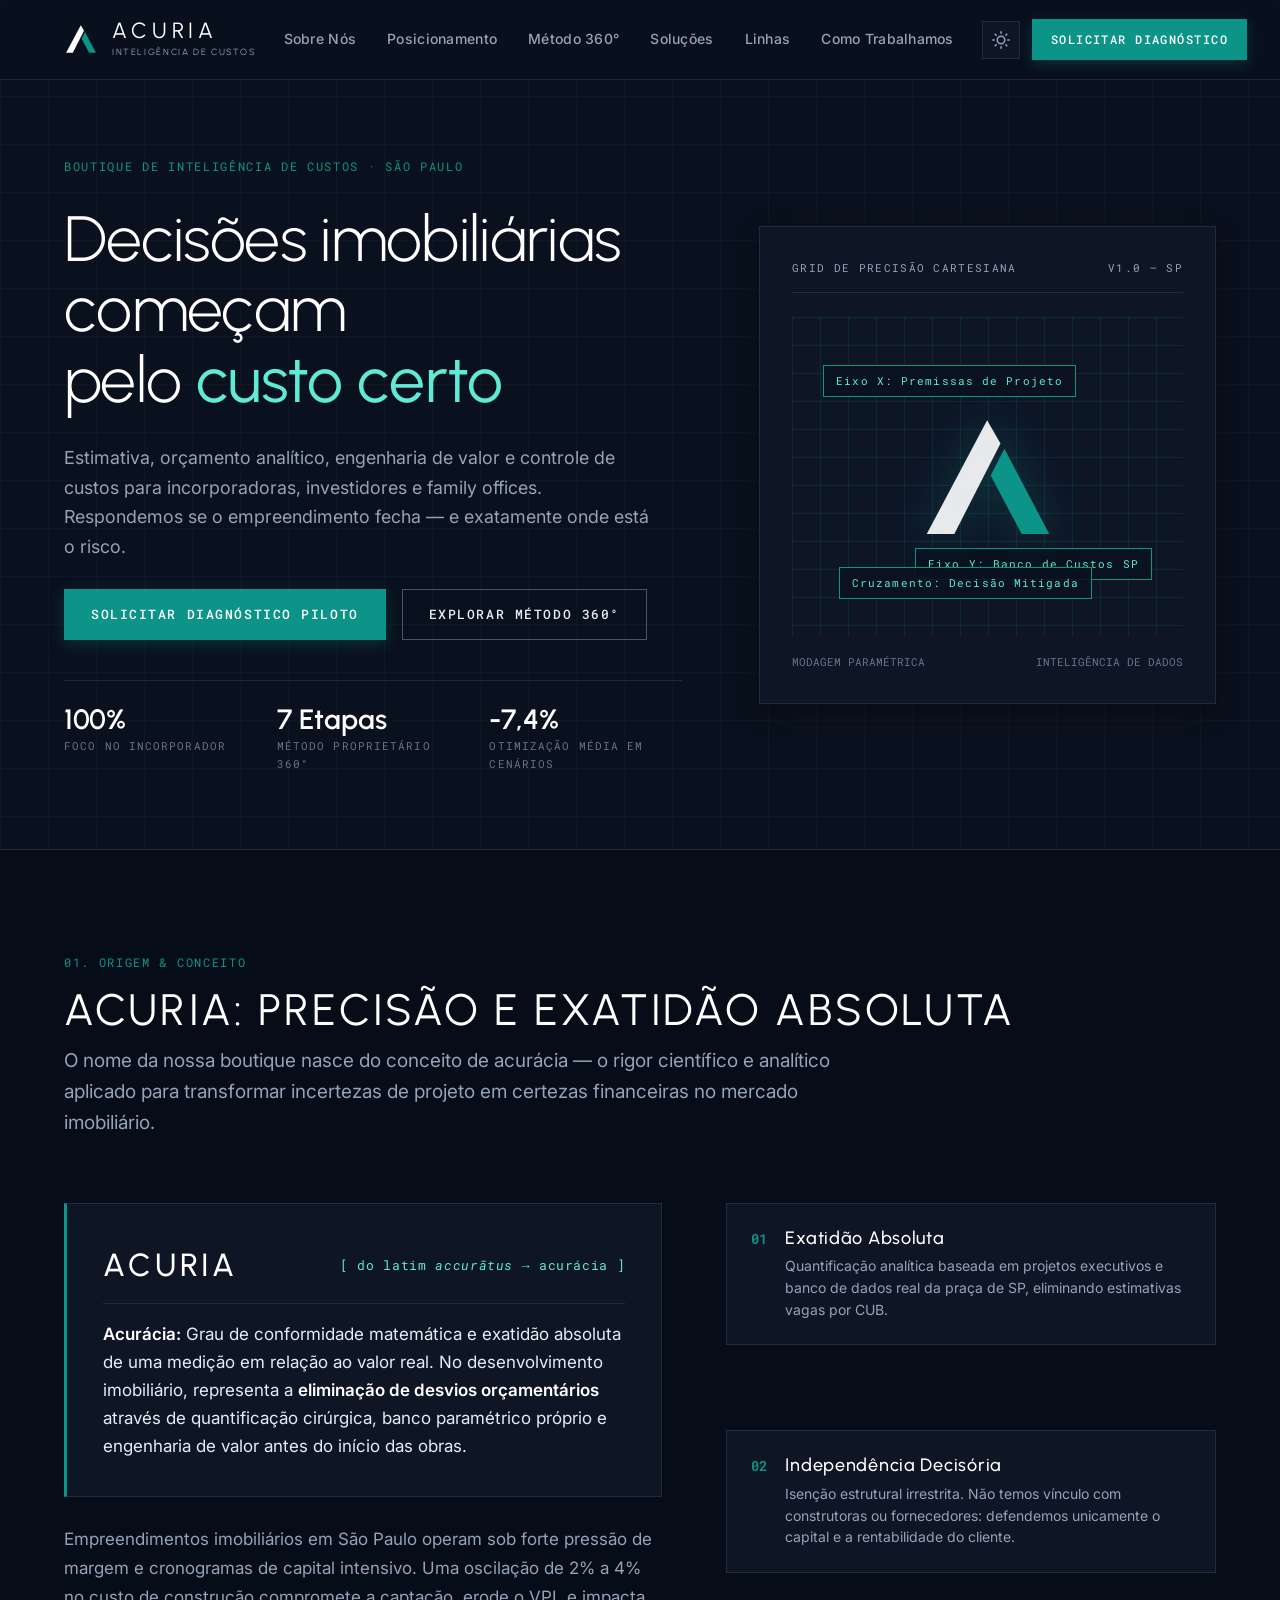
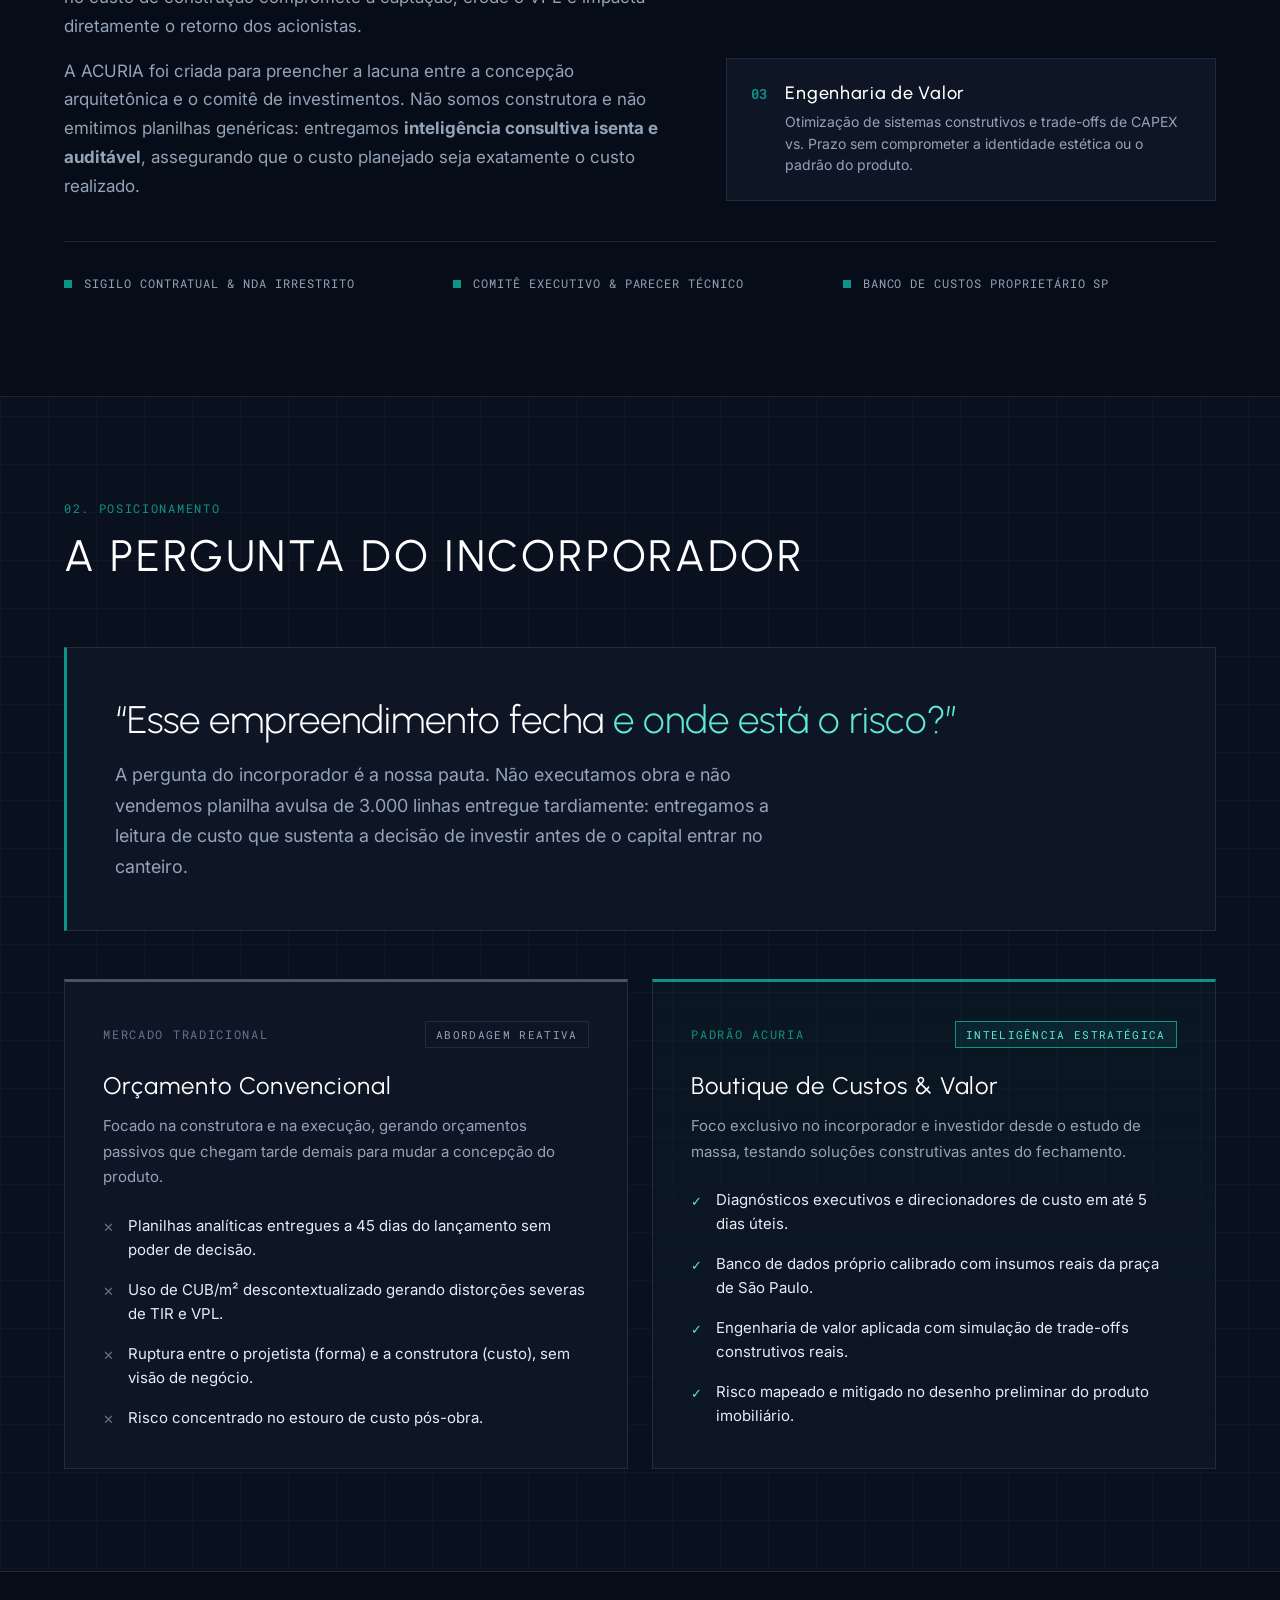
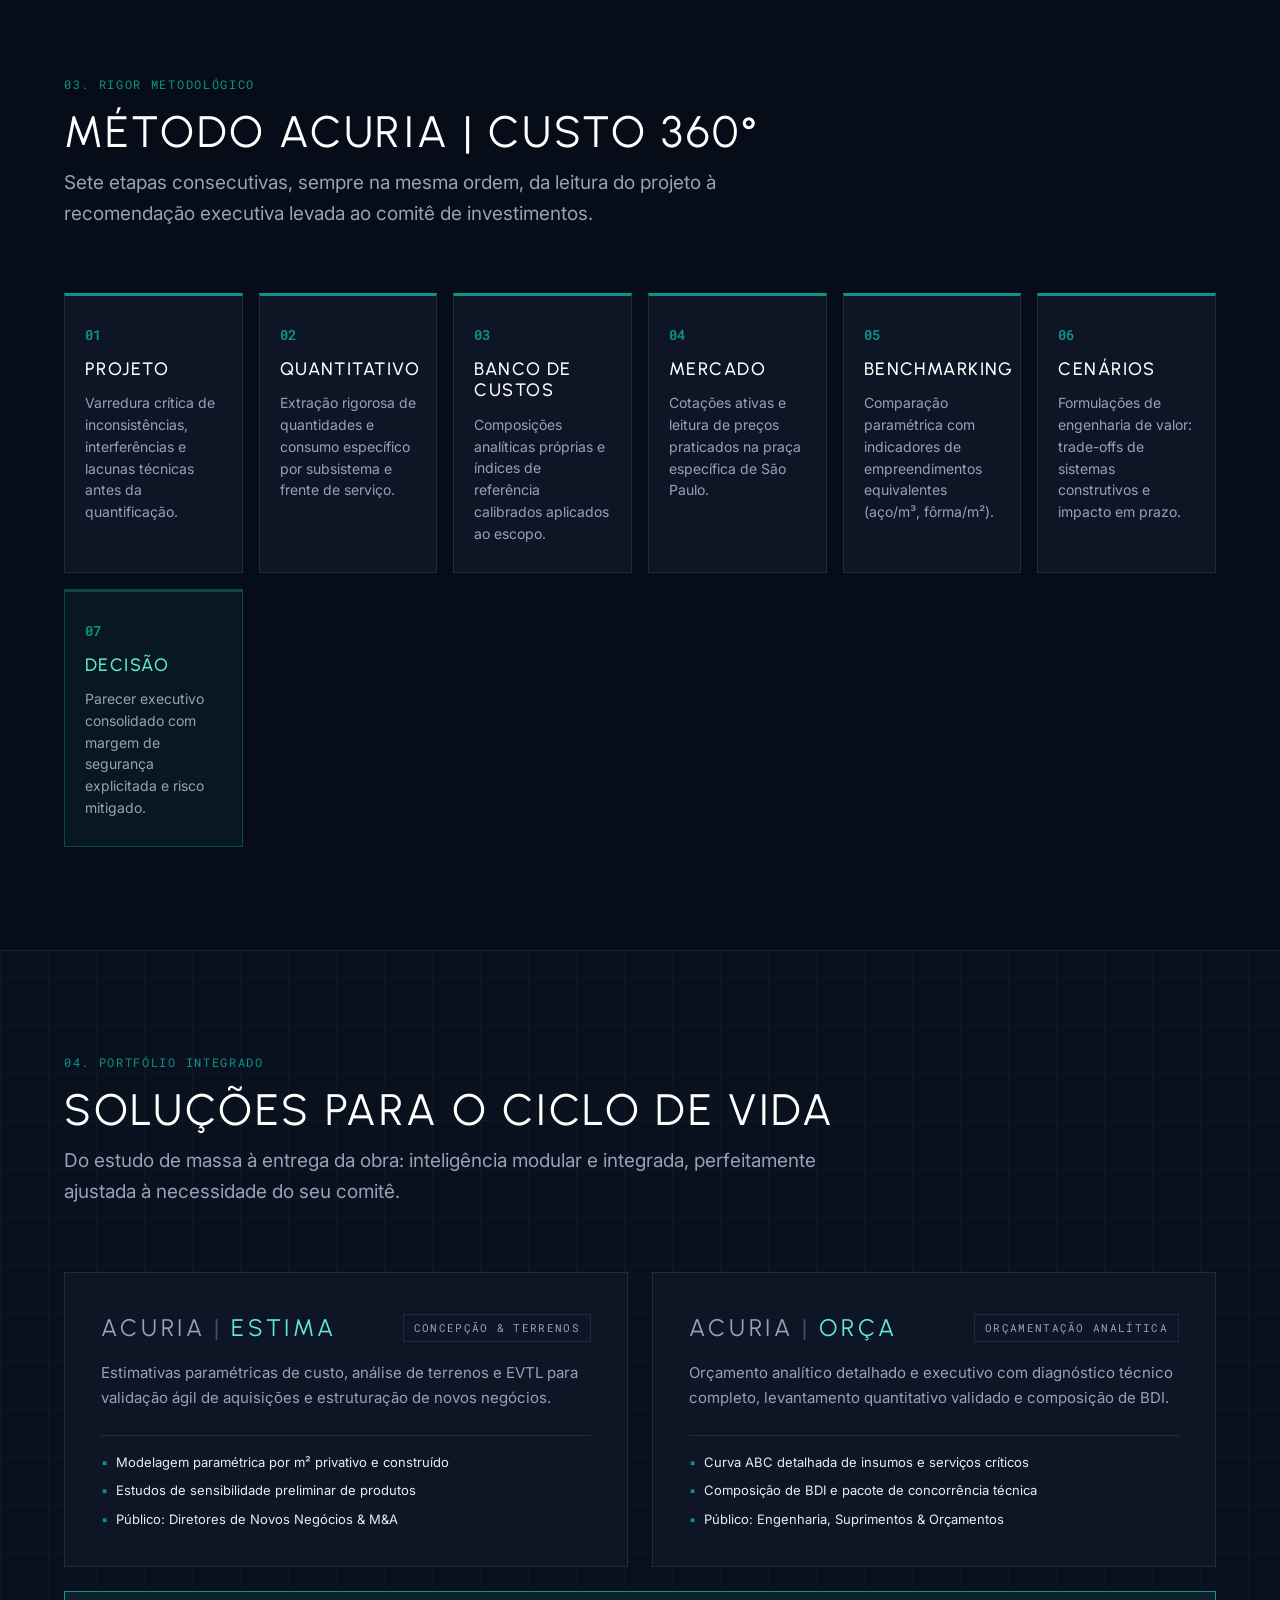
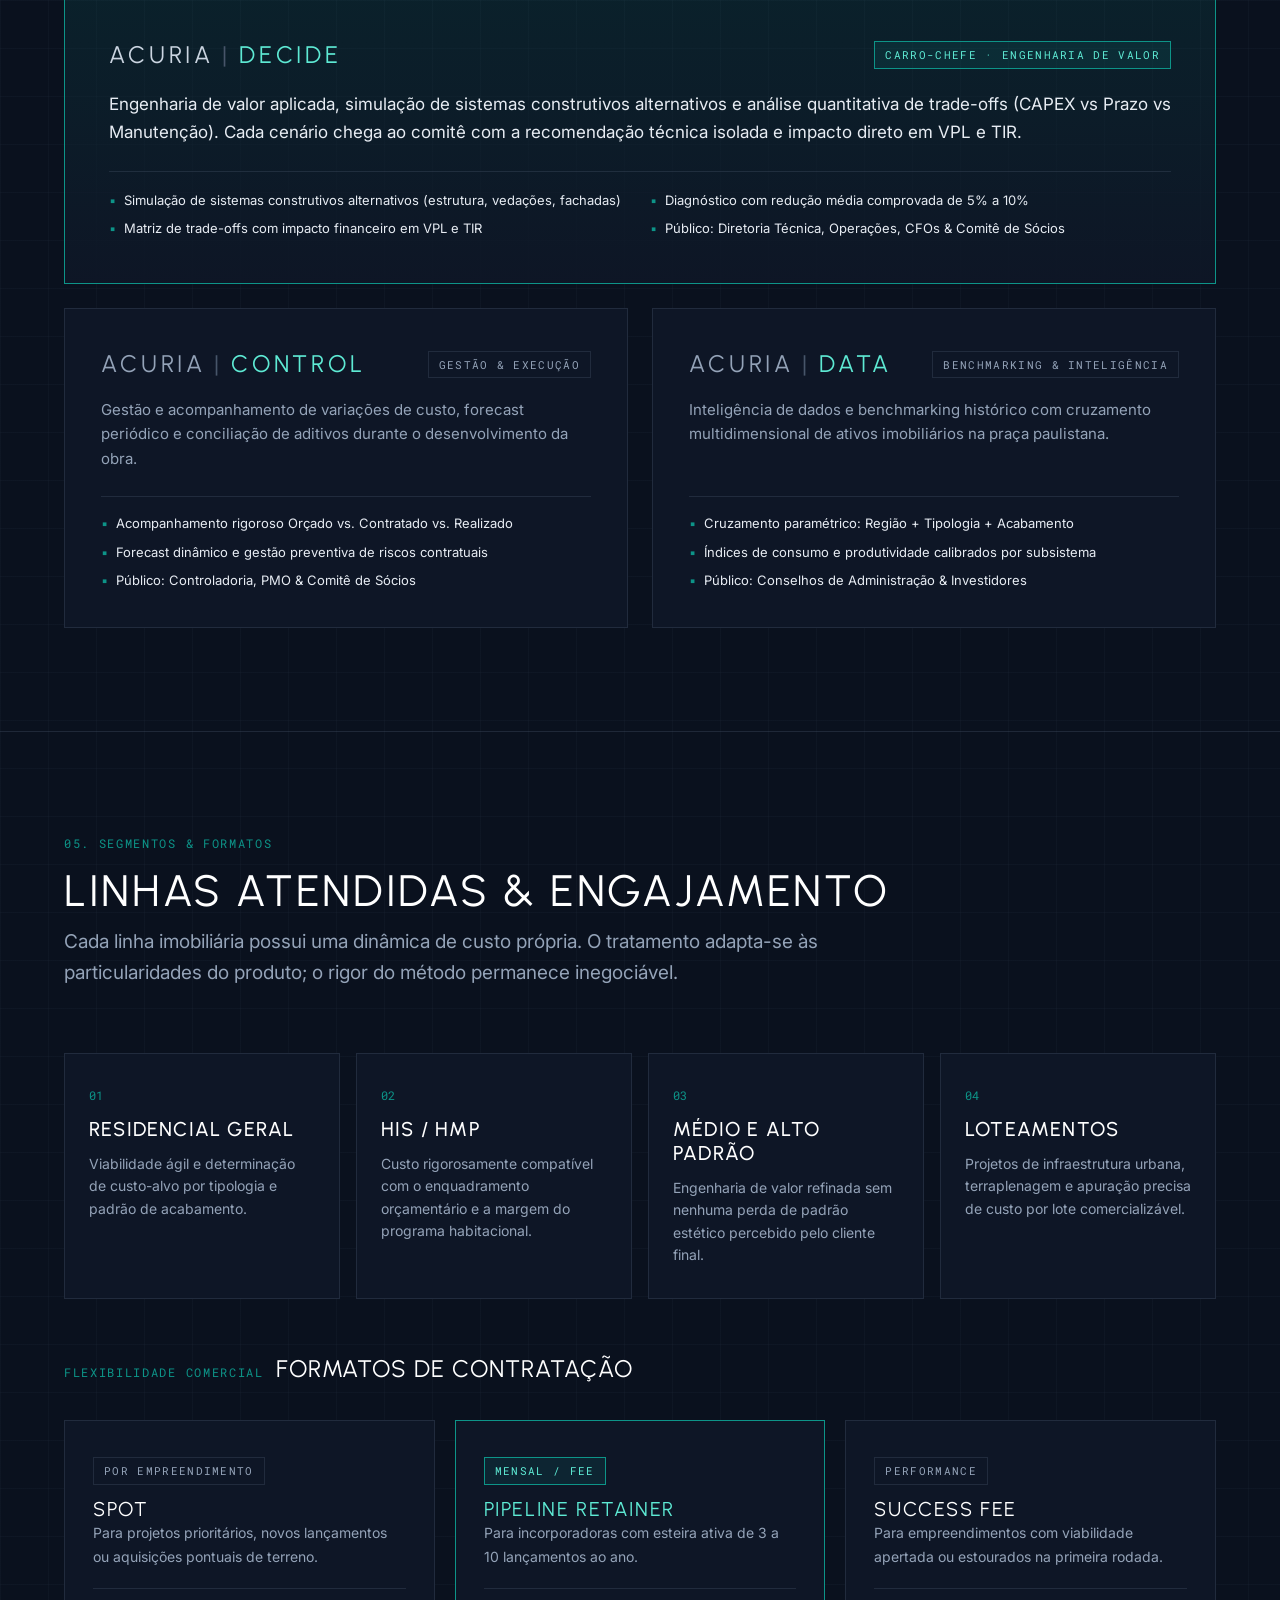
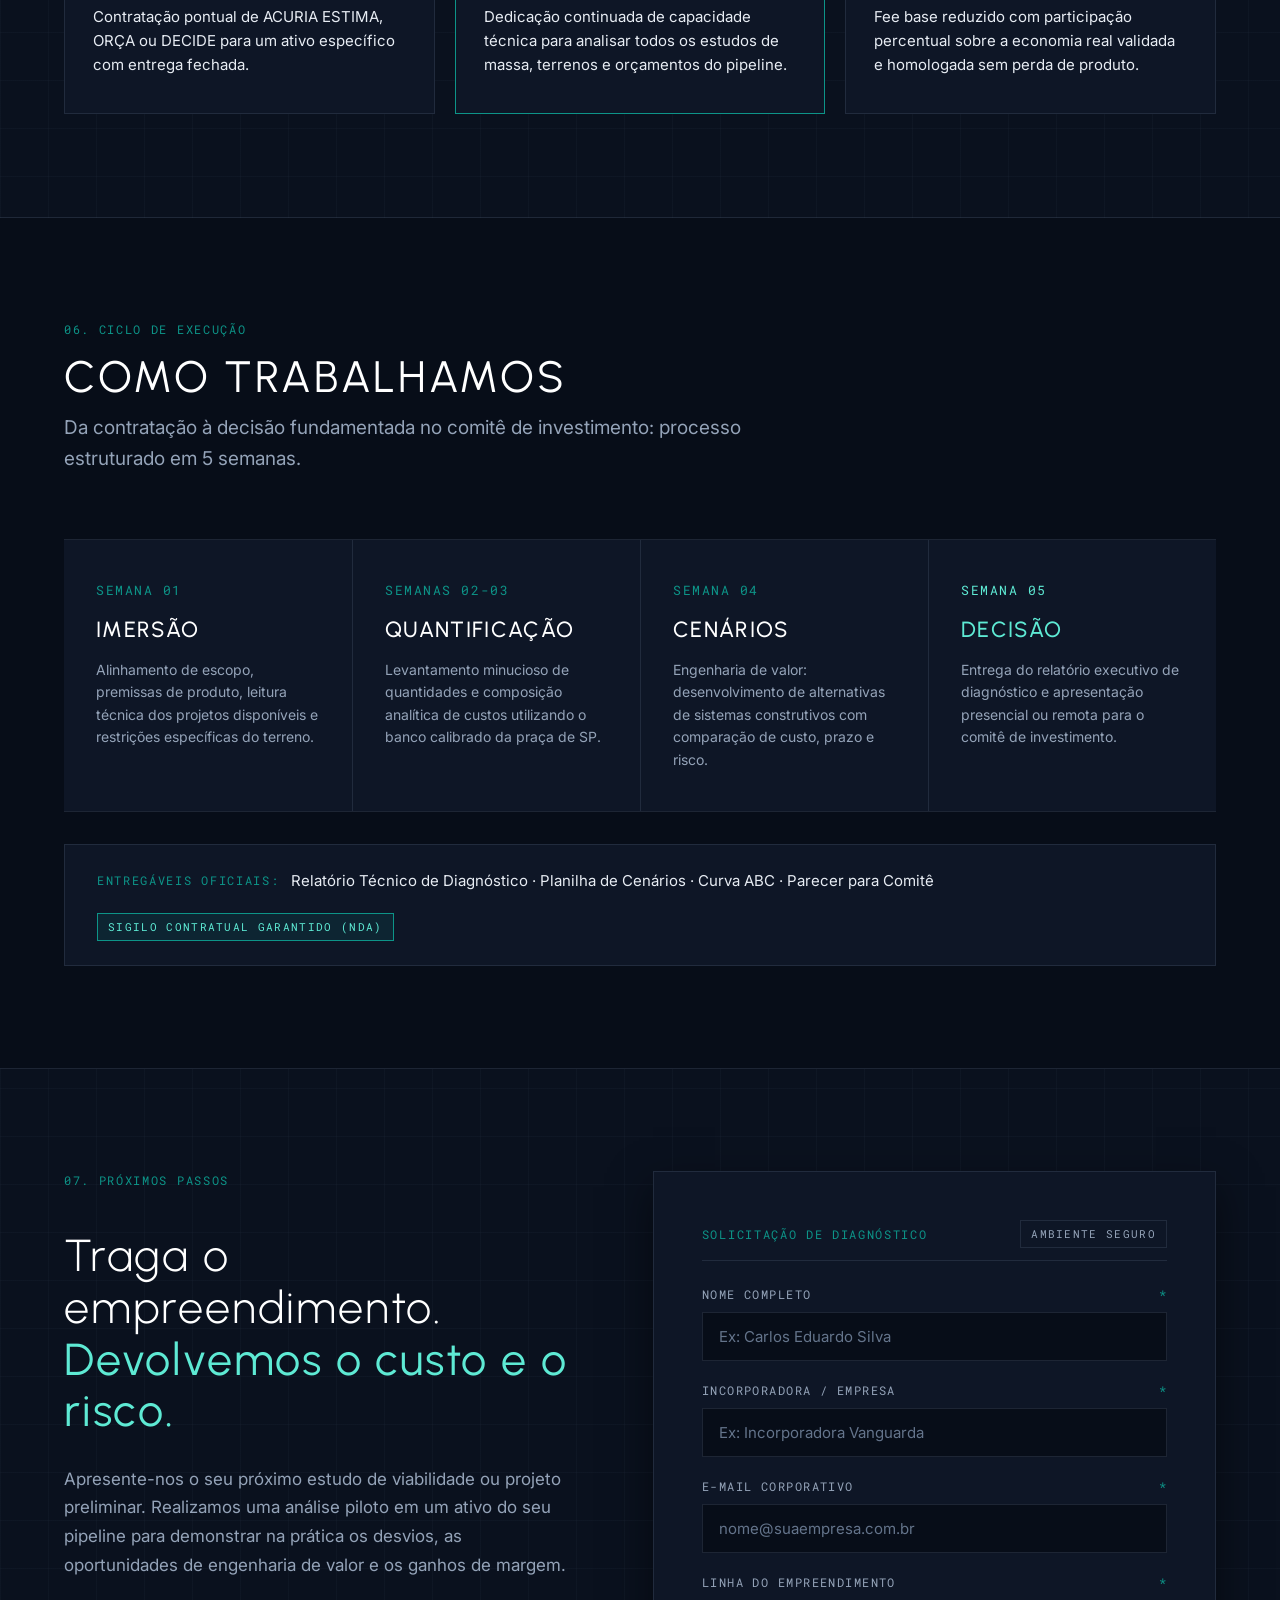
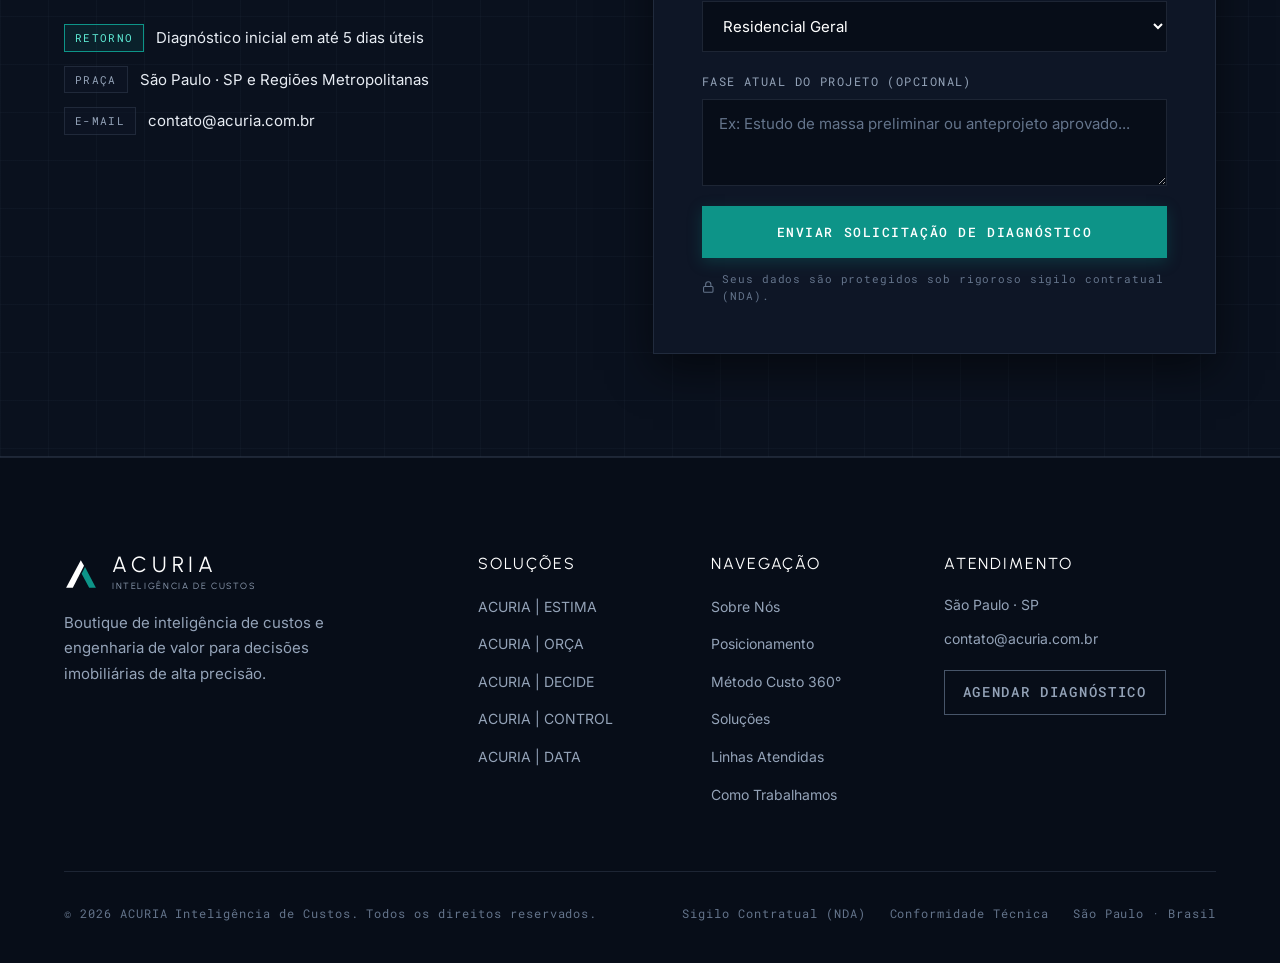
==== commit 29373b88: "style: update light buttons to match dark geometric structure and streamline theme switch button to " ====
--- a/index.html
+++ b/index.html
@@ -78,9 +78,18 @@
 
       <!-- Ações do Cabeçalho -->
       <div class="header-actions">
-        <a href="index-light.html" class="theme-switch-pill" title="Alternar para a versão clara soft">
-          <span>☀️</span>
-          <span>Versão Light</span>
+        <a href="index-light.html" class="theme-switch-btn" aria-label="Alternar para a versão clara" title="Versão Clara">
+          <svg viewBox="0 0 24 24" aria-hidden="true">
+            <circle cx="12" cy="12" r="5"></circle>
+            <line x1="12" y1="1" x2="12" y2="3"></line>
+            <line x1="12" y1="21" x2="12" y2="23"></line>
+            <line x1="4.22" y1="4.22" x2="5.64" y2="5.64"></line>
+            <line x1="18.36" y1="18.36" x2="19.78" y2="19.78"></line>
+            <line x1="1" y1="12" x2="3" y2="12"></line>
+            <line x1="21" y1="12" x2="23" y2="12"></line>
+            <line x1="4.22" y1="19.78" x2="5.64" y2="18.36"></line>
+            <line x1="18.36" y1="5.64" x2="19.78" y2="4.22"></line>
+          </svg>
         </a>
         <a href="#contato" class="btn btn-primary btn-sm">Solicitar Diagnóstico</a>
         
@@ -103,7 +112,19 @@
       <div class="brand-text">
         <span class="brand-title" style="font-size: 1.25rem;">ACURIA</span>
       </div>
-      <a href="index-light.html" class="theme-switch-pill">☀️ Light</a>
+      <a href="index-light.html" class="theme-switch-btn" aria-label="Alternar para versão clara" title="Versão Clara">
+        <svg viewBox="0 0 24 24" aria-hidden="true">
+          <circle cx="12" cy="12" r="5"></circle>
+          <line x1="12" y1="1" x2="12" y2="3"></line>
+          <line x1="12" y1="21" x2="12" y2="23"></line>
+          <line x1="4.22" y1="4.22" x2="5.64" y2="5.64"></line>
+          <line x1="18.36" y1="18.36" x2="19.78" y2="19.78"></line>
+          <line x1="1" y1="12" x2="3" y2="12"></line>
+          <line x1="21" y1="12" x2="23" y2="12"></line>
+          <line x1="4.22" y1="19.78" x2="5.64" y2="18.36"></line>
+          <line x1="18.36" y1="5.64" x2="19.78" y2="4.22"></line>
+        </svg>
+      </a>
     </div>
 
     <ul class="mobile-nav-list">
--- a/css/layout.css
+++ b/css/layout.css
@@ -132,31 +132,40 @@
 .header-actions {
   display: flex;
   align-items: center;
-  gap: 14px;
+  gap: 12px;
   flex-shrink: 0;
 }
 
-/* Theme Switch Pill */
-.theme-switch-pill {
+/* Botão Alternador de Tema (Somente Ícone) */
+.theme-switch-btn {
   display: inline-flex;
   align-items: center;
-  gap: 6px;
-  font-family: var(--font-mono);
-  font-size: 0.6875rem;
-  letter-spacing: 0.06em;
-  padding: 8px 14px;
-  border-radius: 9999px;
+  justify-content: center;
+  width: 38px;
+  height: 38px;
   background: var(--color-bg-surface);
   border: 1px solid var(--color-slate-border);
   color: var(--color-text-muted);
   text-decoration: none;
+  cursor: pointer;
   transition: all var(--transition-fast);
 }
 
-.theme-switch-pill:hover {
+.theme-switch-btn:hover {
   border-color: var(--color-accent);
   color: var(--color-accent-light);
-  transform: translateY(-1px);
+  background: var(--color-accent-subtle);
+  transform: translateY(-2px);
+}
+
+.theme-switch-btn svg {
+  width: 18px;
+  height: 18px;
+  stroke: currentColor;
+  fill: none;
+  stroke-width: 2;
+  stroke-linecap: round;
+  stroke-linejoin: round;
 }
 
 /* Menu Mobile Toggle */
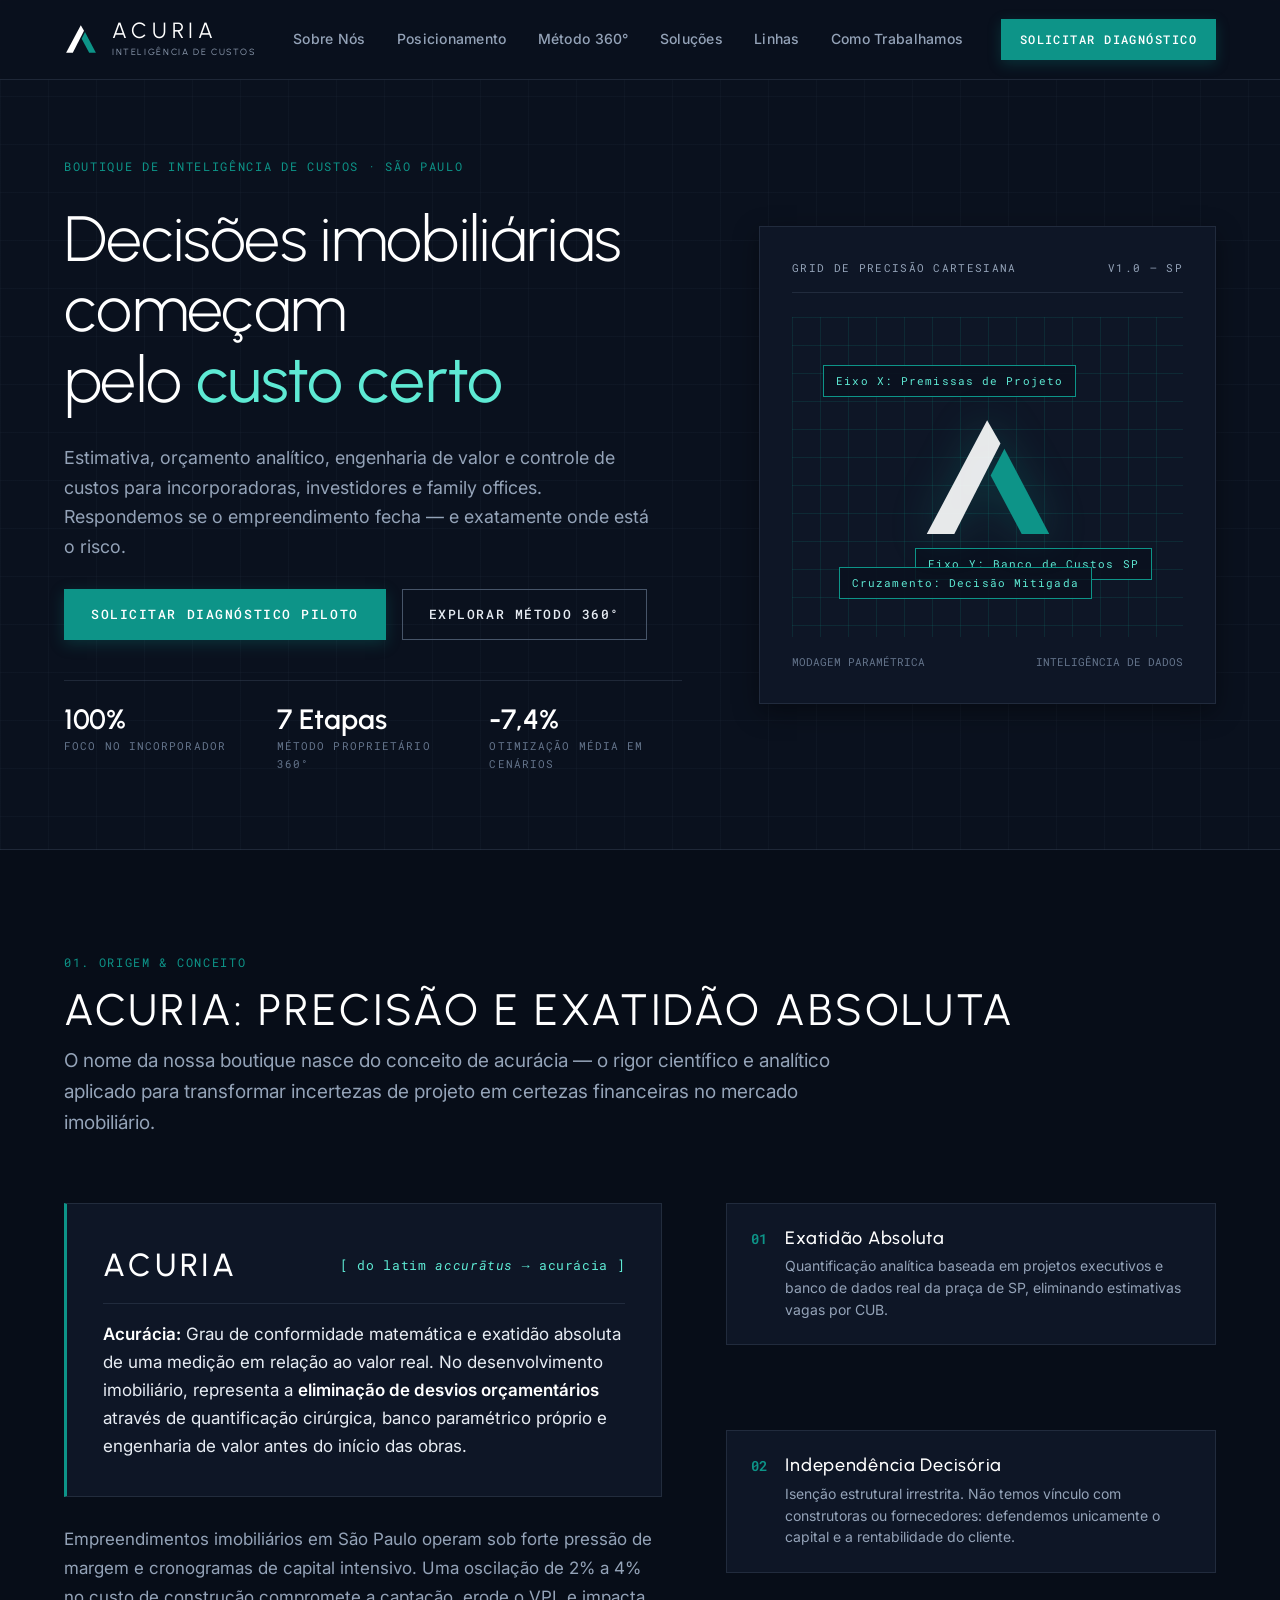
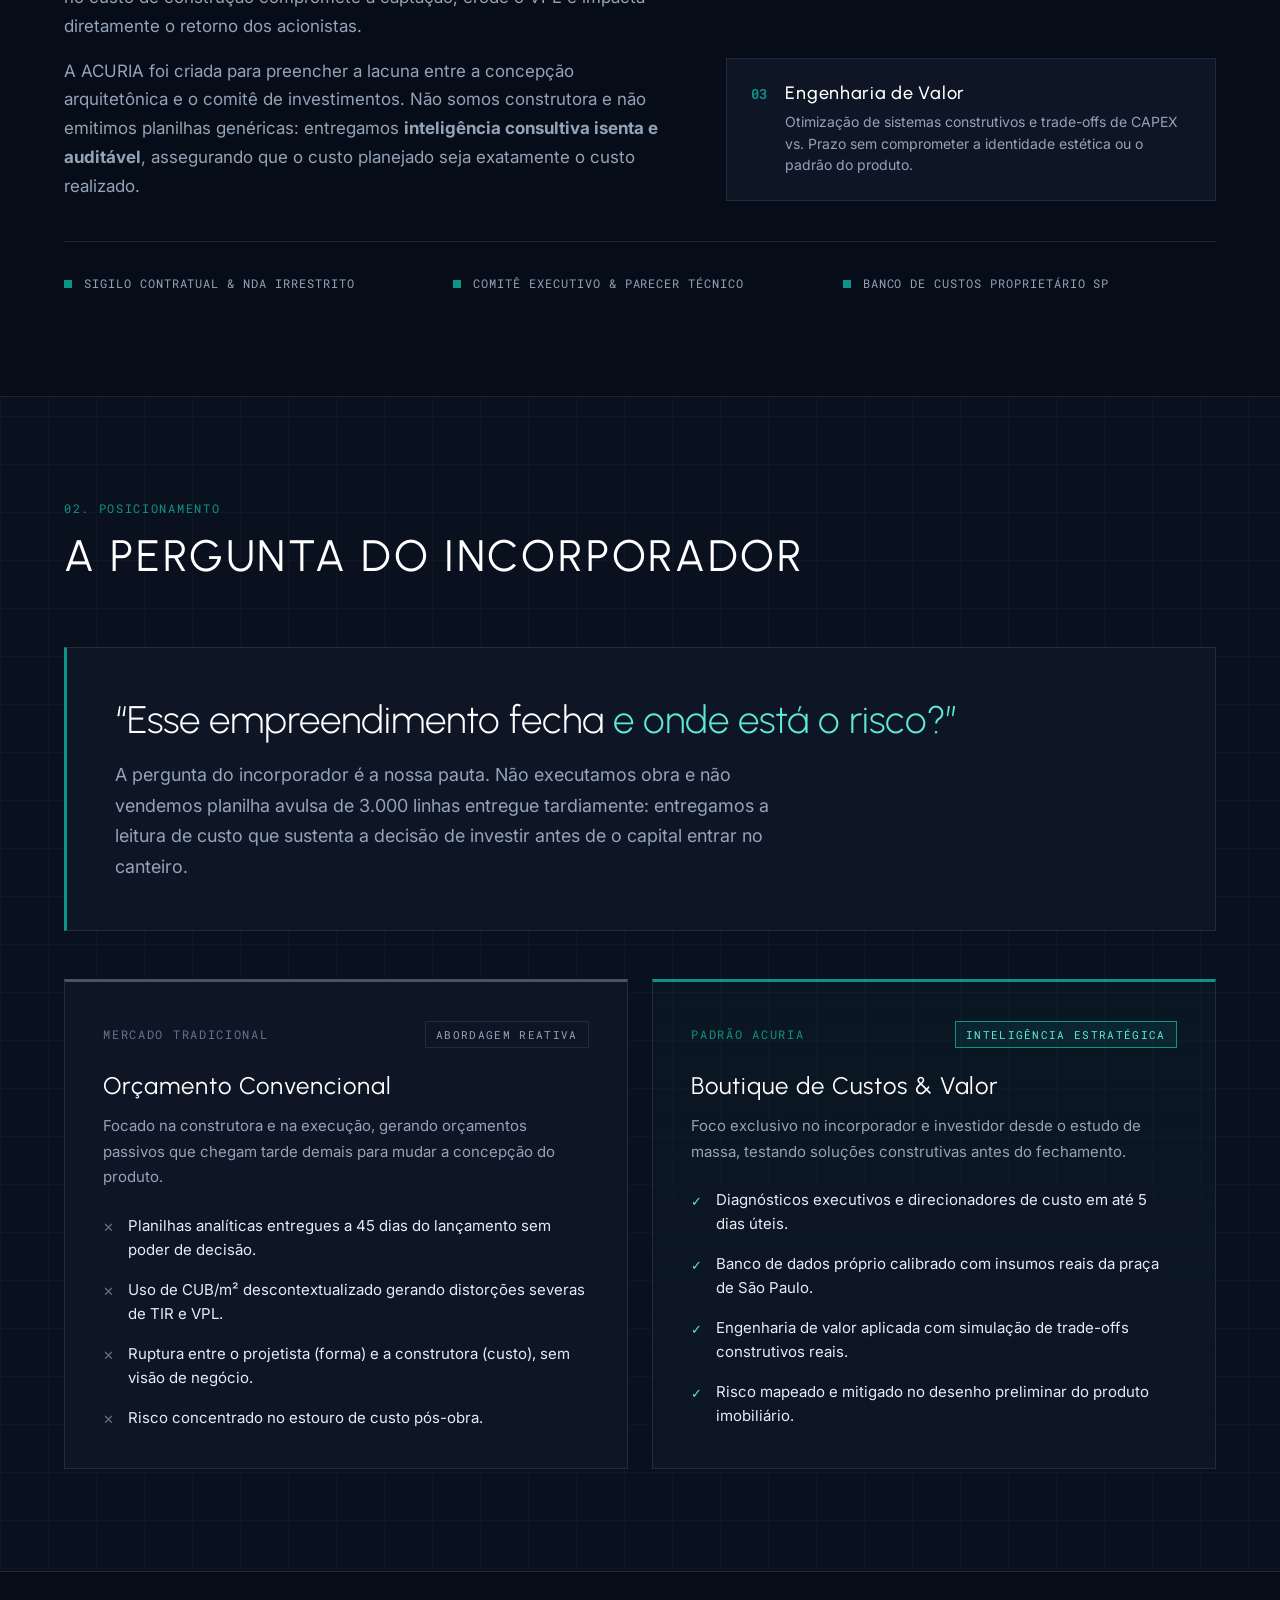
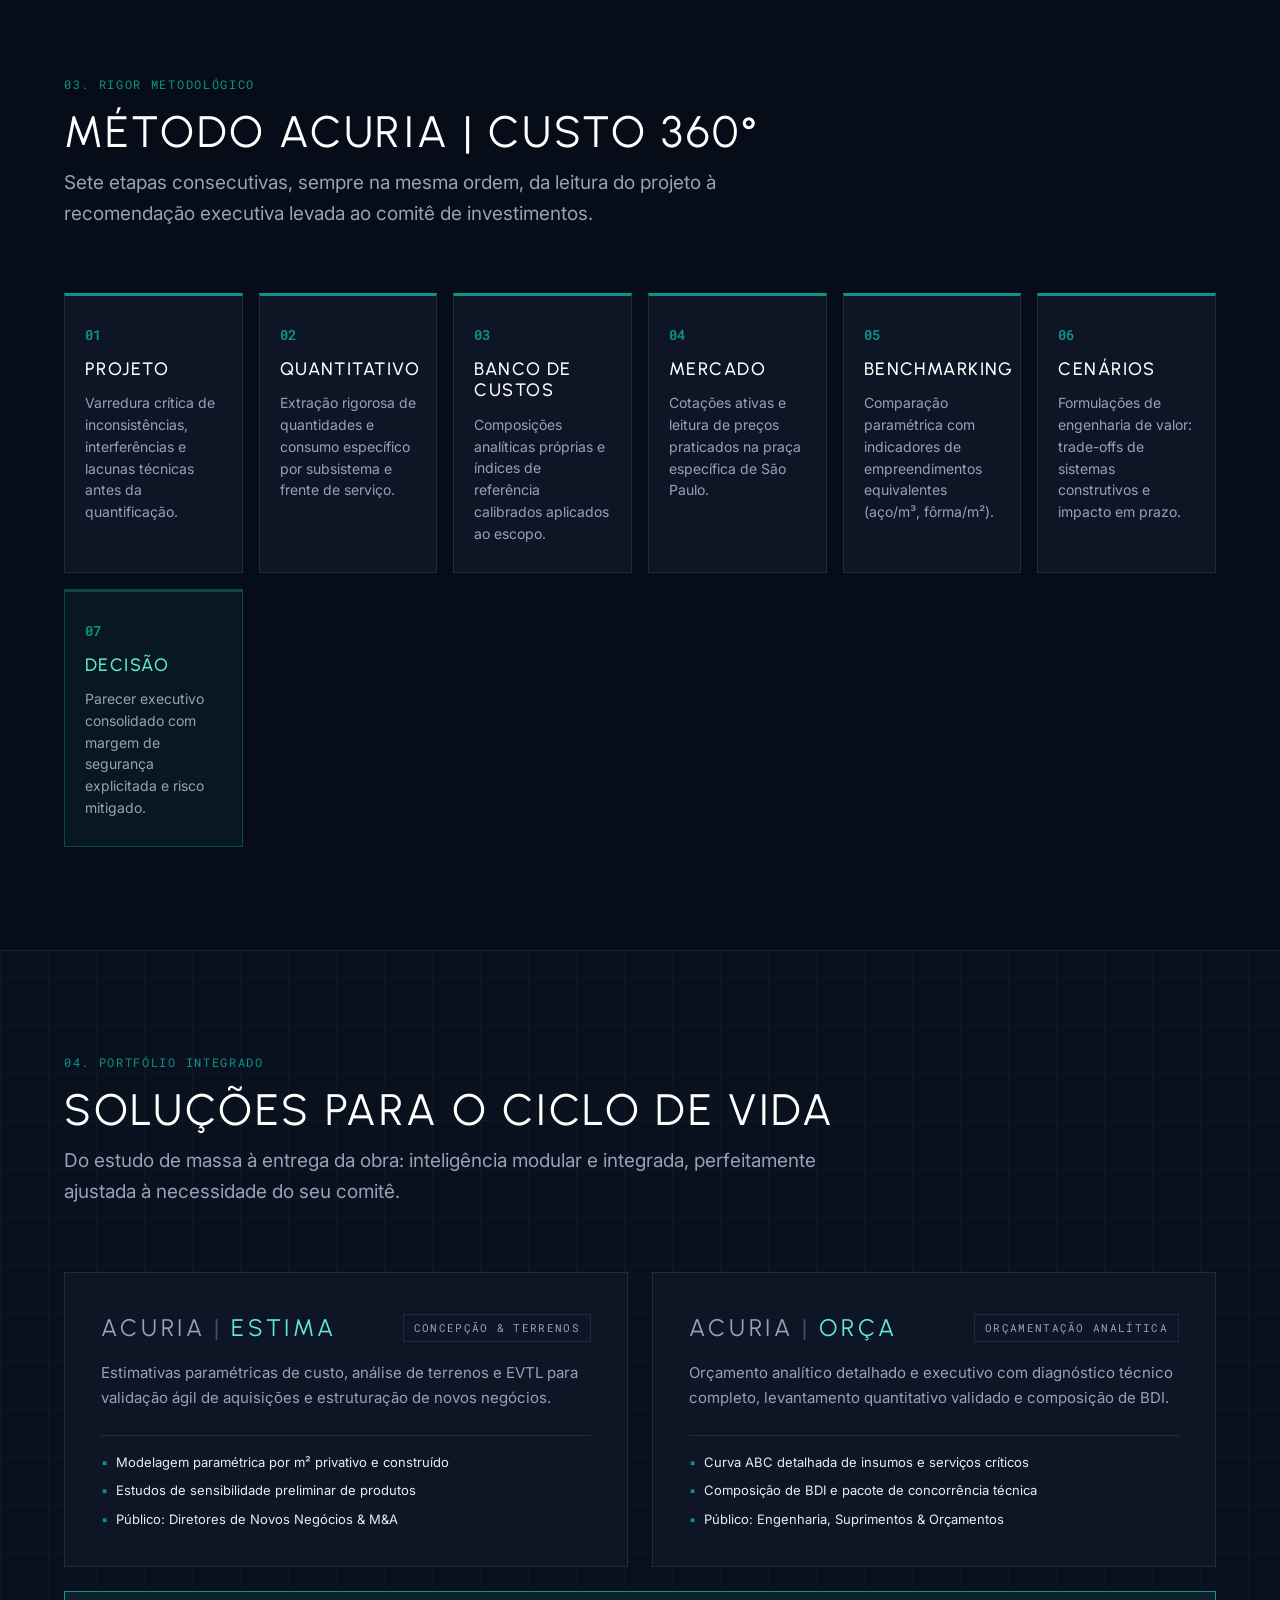
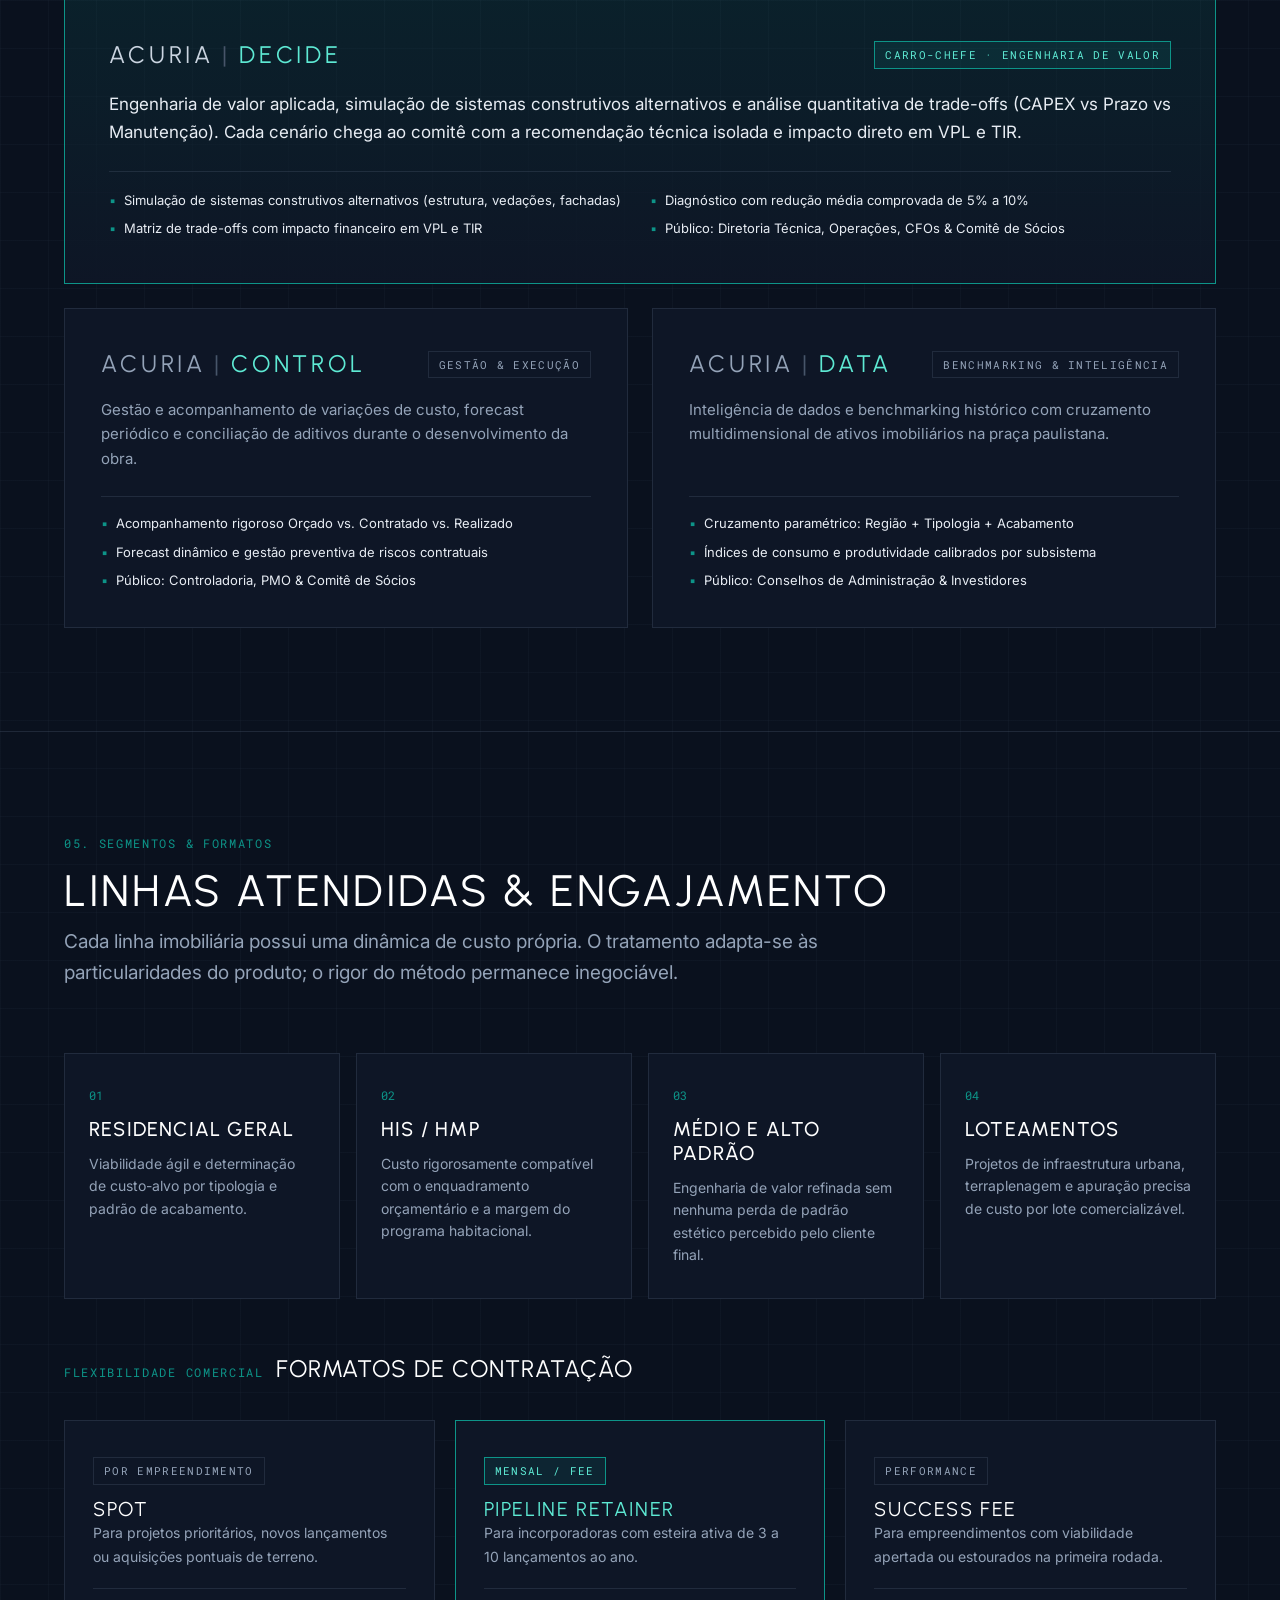
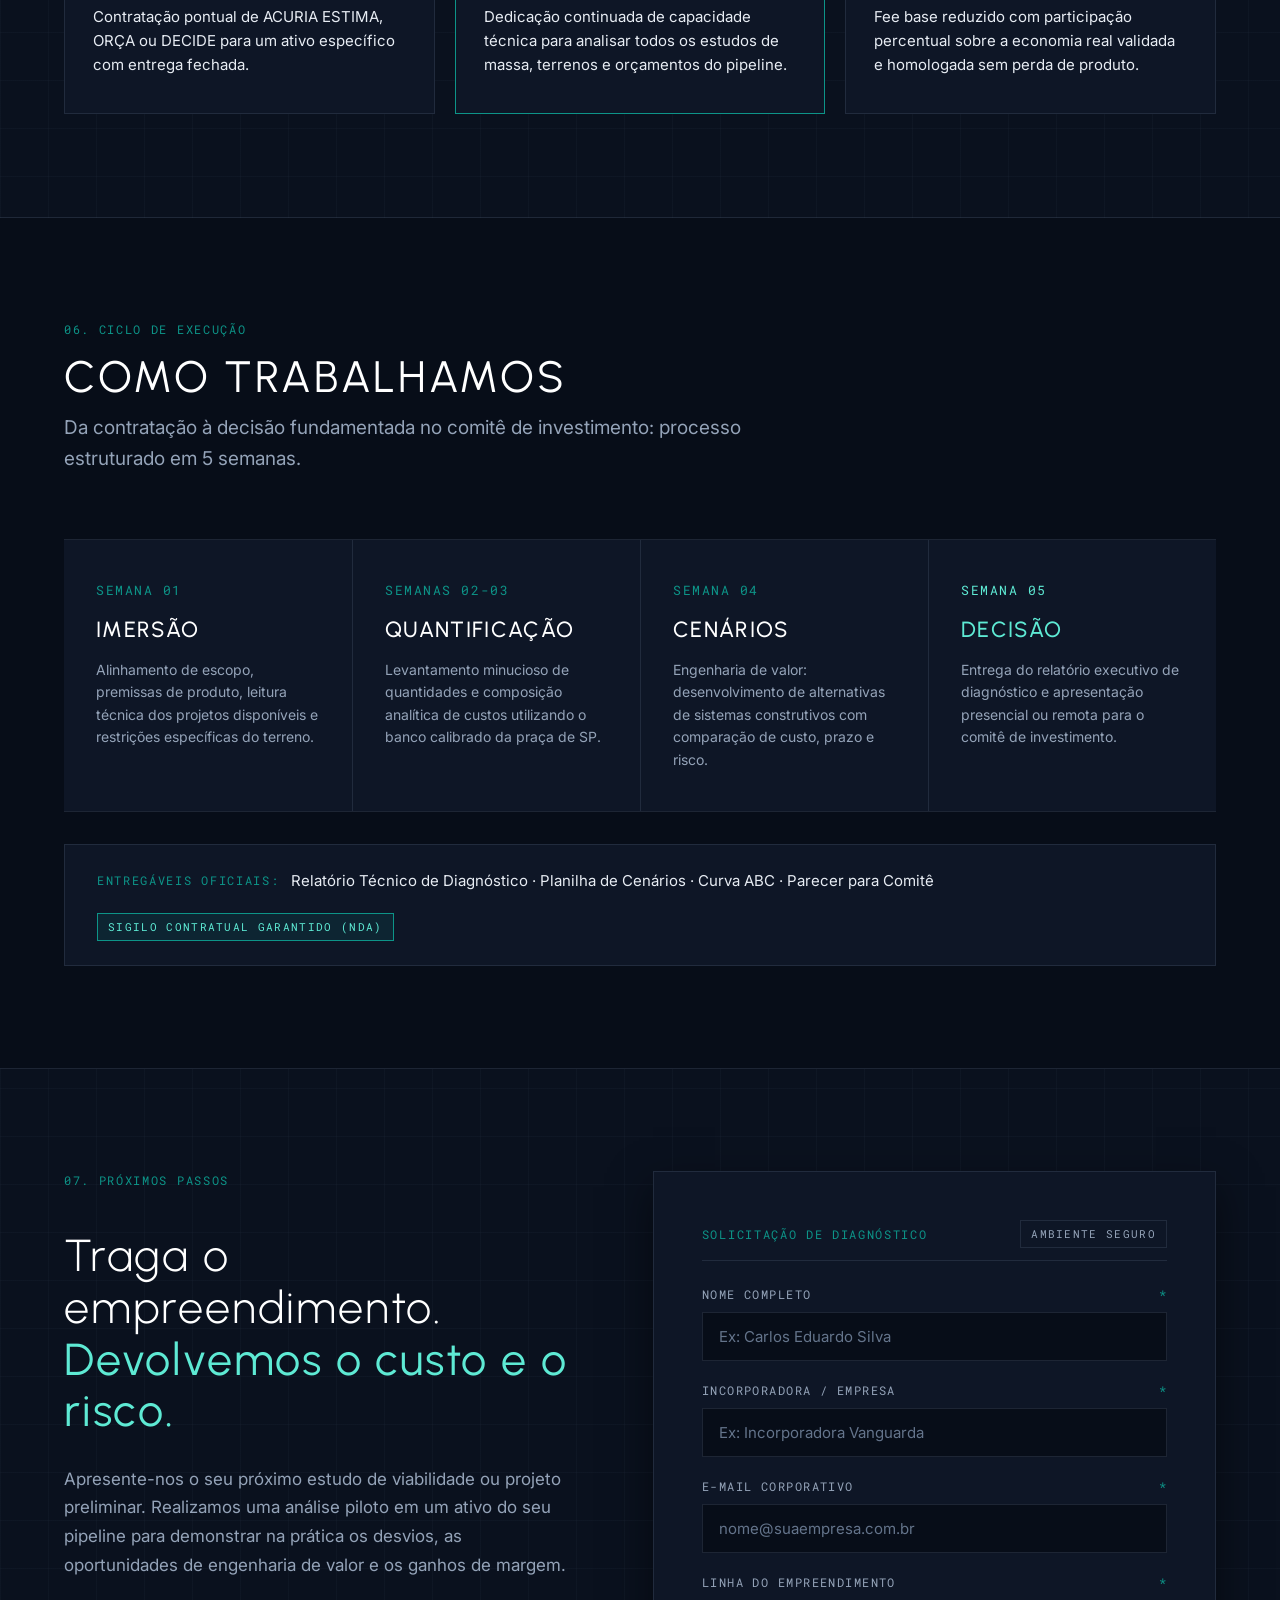
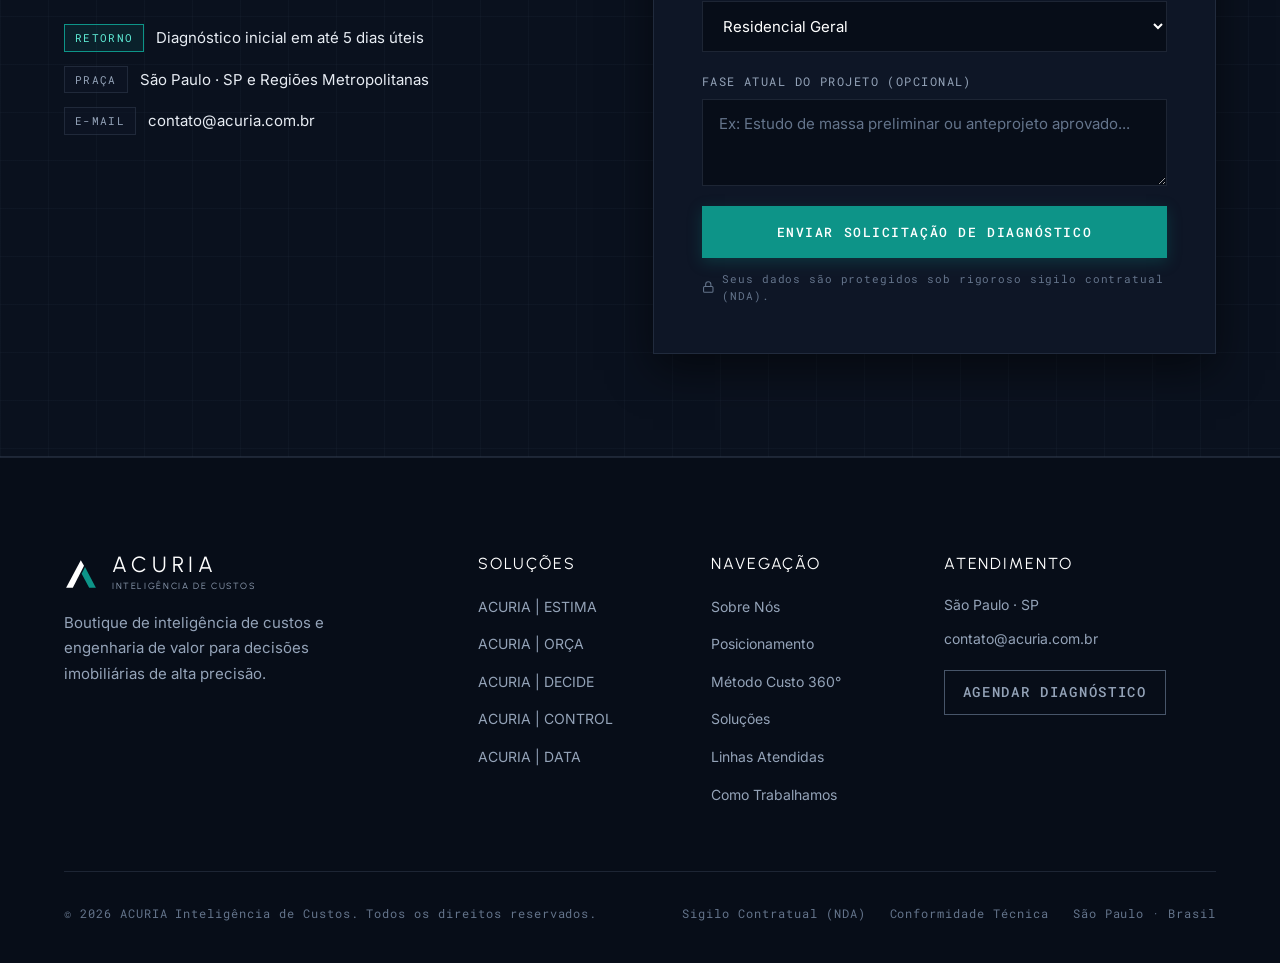
==== commit 191fdbd9: "chore: remove light theme option and light files, streamline header to dark edition only" ====
--- a/index.html
+++ b/index.html
@@ -78,19 +78,6 @@
 
       <!-- Ações do Cabeçalho -->
       <div class="header-actions">
-        <a href="index-light.html" class="theme-switch-btn" aria-label="Alternar para a versão clara" title="Versão Clara">
-          <svg viewBox="0 0 24 24" aria-hidden="true">
-            <circle cx="12" cy="12" r="5"></circle>
-            <line x1="12" y1="1" x2="12" y2="3"></line>
-            <line x1="12" y1="21" x2="12" y2="23"></line>
-            <line x1="4.22" y1="4.22" x2="5.64" y2="5.64"></line>
-            <line x1="18.36" y1="18.36" x2="19.78" y2="19.78"></line>
-            <line x1="1" y1="12" x2="3" y2="12"></line>
-            <line x1="21" y1="12" x2="23" y2="12"></line>
-            <line x1="4.22" y1="19.78" x2="5.64" y2="18.36"></line>
-            <line x1="18.36" y1="5.64" x2="19.78" y2="4.22"></line>
-          </svg>
-        </a>
         <a href="#contato" class="btn btn-primary btn-sm">Solicitar Diagnóstico</a>
         
         <!-- Botão Mobile -->
@@ -108,25 +95,6 @@
 
   <!-- Menu Gaveta Mobile -->
   <div class="mobile-drawer" id="mobile-drawer">
-    <div style="display: flex; align-items: center; justify-content: space-between;">
-      <div class="brand-text">
-        <span class="brand-title" style="font-size: 1.25rem;">ACURIA</span>
-      </div>
-      <a href="index-light.html" class="theme-switch-btn" aria-label="Alternar para versão clara" title="Versão Clara">
-        <svg viewBox="0 0 24 24" aria-hidden="true">
-          <circle cx="12" cy="12" r="5"></circle>
-          <line x1="12" y1="1" x2="12" y2="3"></line>
-          <line x1="12" y1="21" x2="12" y2="23"></line>
-          <line x1="4.22" y1="4.22" x2="5.64" y2="5.64"></line>
-          <line x1="18.36" y1="18.36" x2="19.78" y2="19.78"></line>
-          <line x1="1" y1="12" x2="3" y2="12"></line>
-          <line x1="21" y1="12" x2="23" y2="12"></line>
-          <line x1="4.22" y1="19.78" x2="5.64" y2="18.36"></line>
-          <line x1="18.36" y1="5.64" x2="19.78" y2="4.22"></line>
-        </svg>
-      </a>
-    </div>
-
     <ul class="mobile-nav-list">
       <li>
         <a href="#sobre-nos" class="mobile-nav-link">
--- a/css/layout.css
+++ b/css/layout.css
@@ -132,40 +132,8 @@
 .header-actions {
   display: flex;
   align-items: center;
-  gap: 12px;
+  gap: 16px;
   flex-shrink: 0;
-}
-
-/* Botão Alternador de Tema (Somente Ícone) */
-.theme-switch-btn {
-  display: inline-flex;
-  align-items: center;
-  justify-content: center;
-  width: 38px;
-  height: 38px;
-  background: var(--color-bg-surface);
-  border: 1px solid var(--color-slate-border);
-  color: var(--color-text-muted);
-  text-decoration: none;
-  cursor: pointer;
-  transition: all var(--transition-fast);
-}
-
-.theme-switch-btn:hover {
-  border-color: var(--color-accent);
-  color: var(--color-accent-light);
-  background: var(--color-accent-subtle);
-  transform: translateY(-2px);
-}
-
-.theme-switch-btn svg {
-  width: 18px;
-  height: 18px;
-  stroke: currentColor;
-  fill: none;
-  stroke-width: 2;
-  stroke-linecap: round;
-  stroke-linejoin: round;
 }
 
 /* Menu Mobile Toggle */
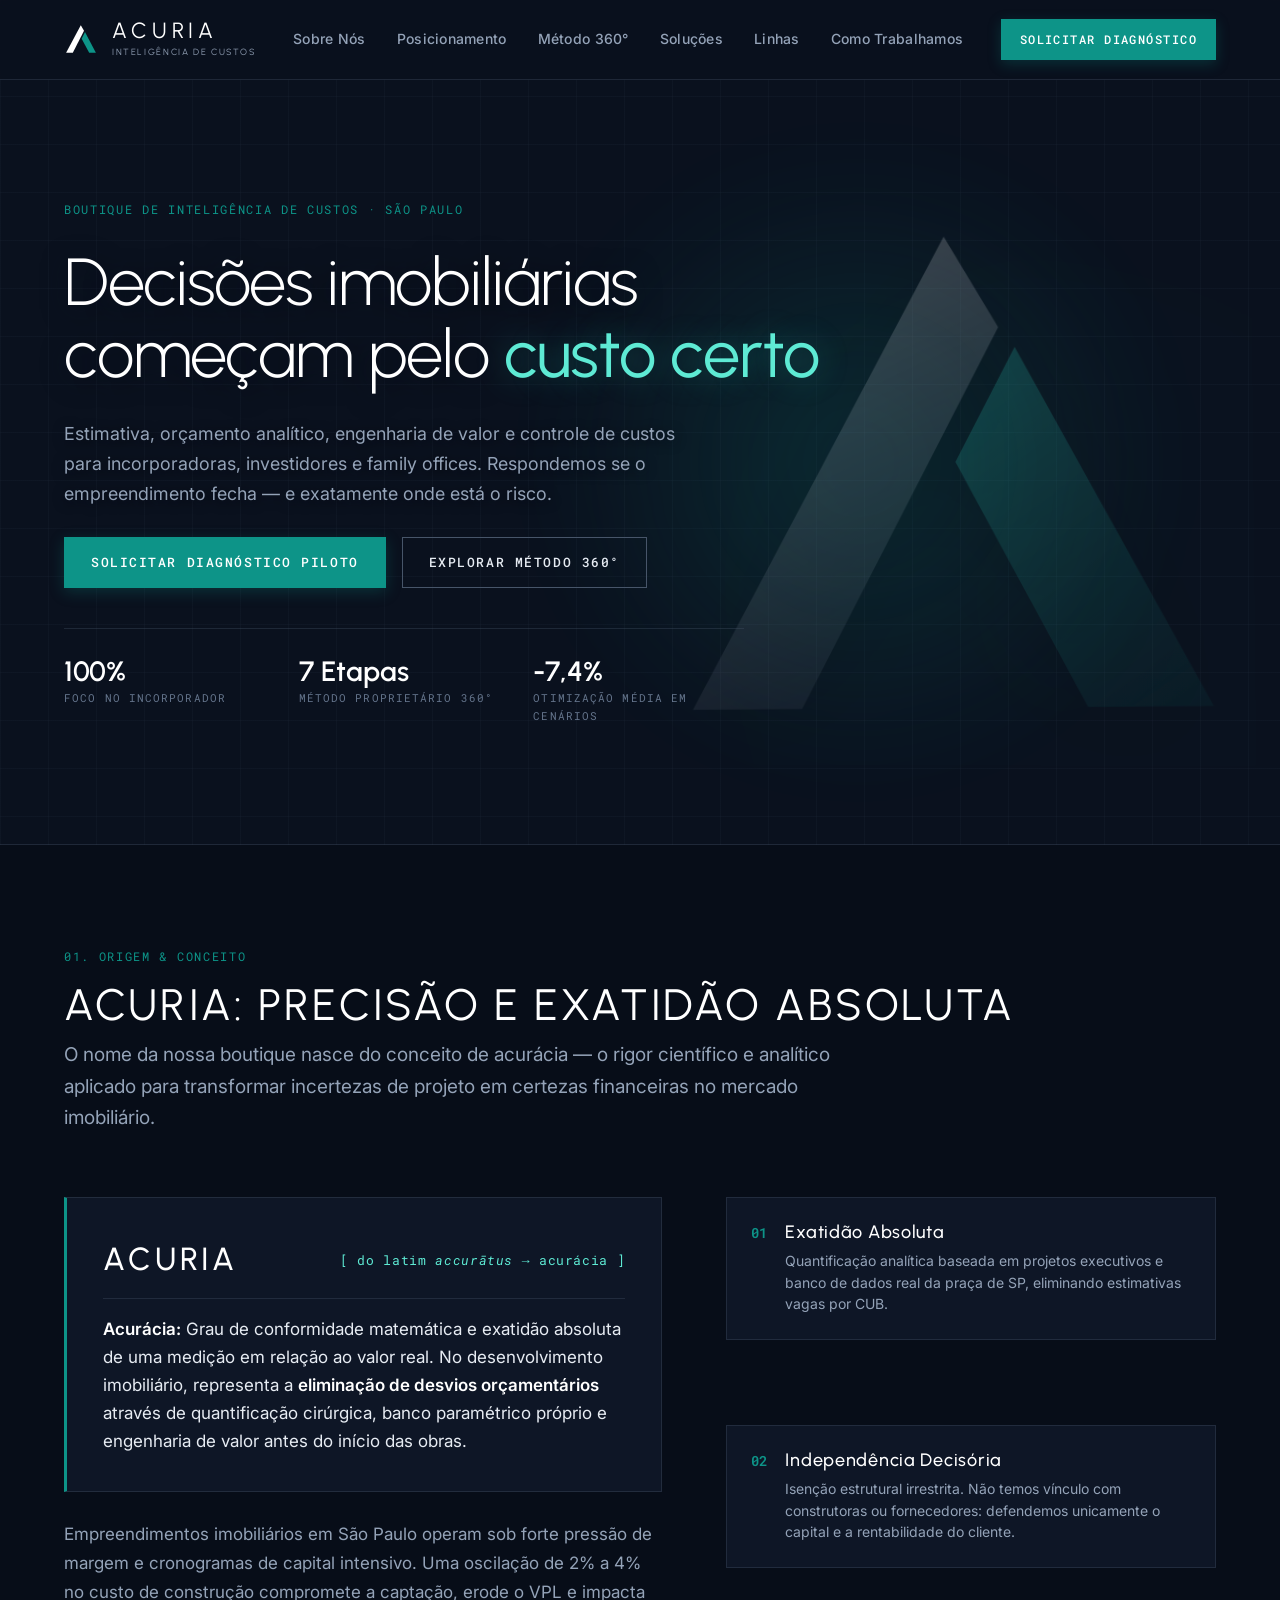
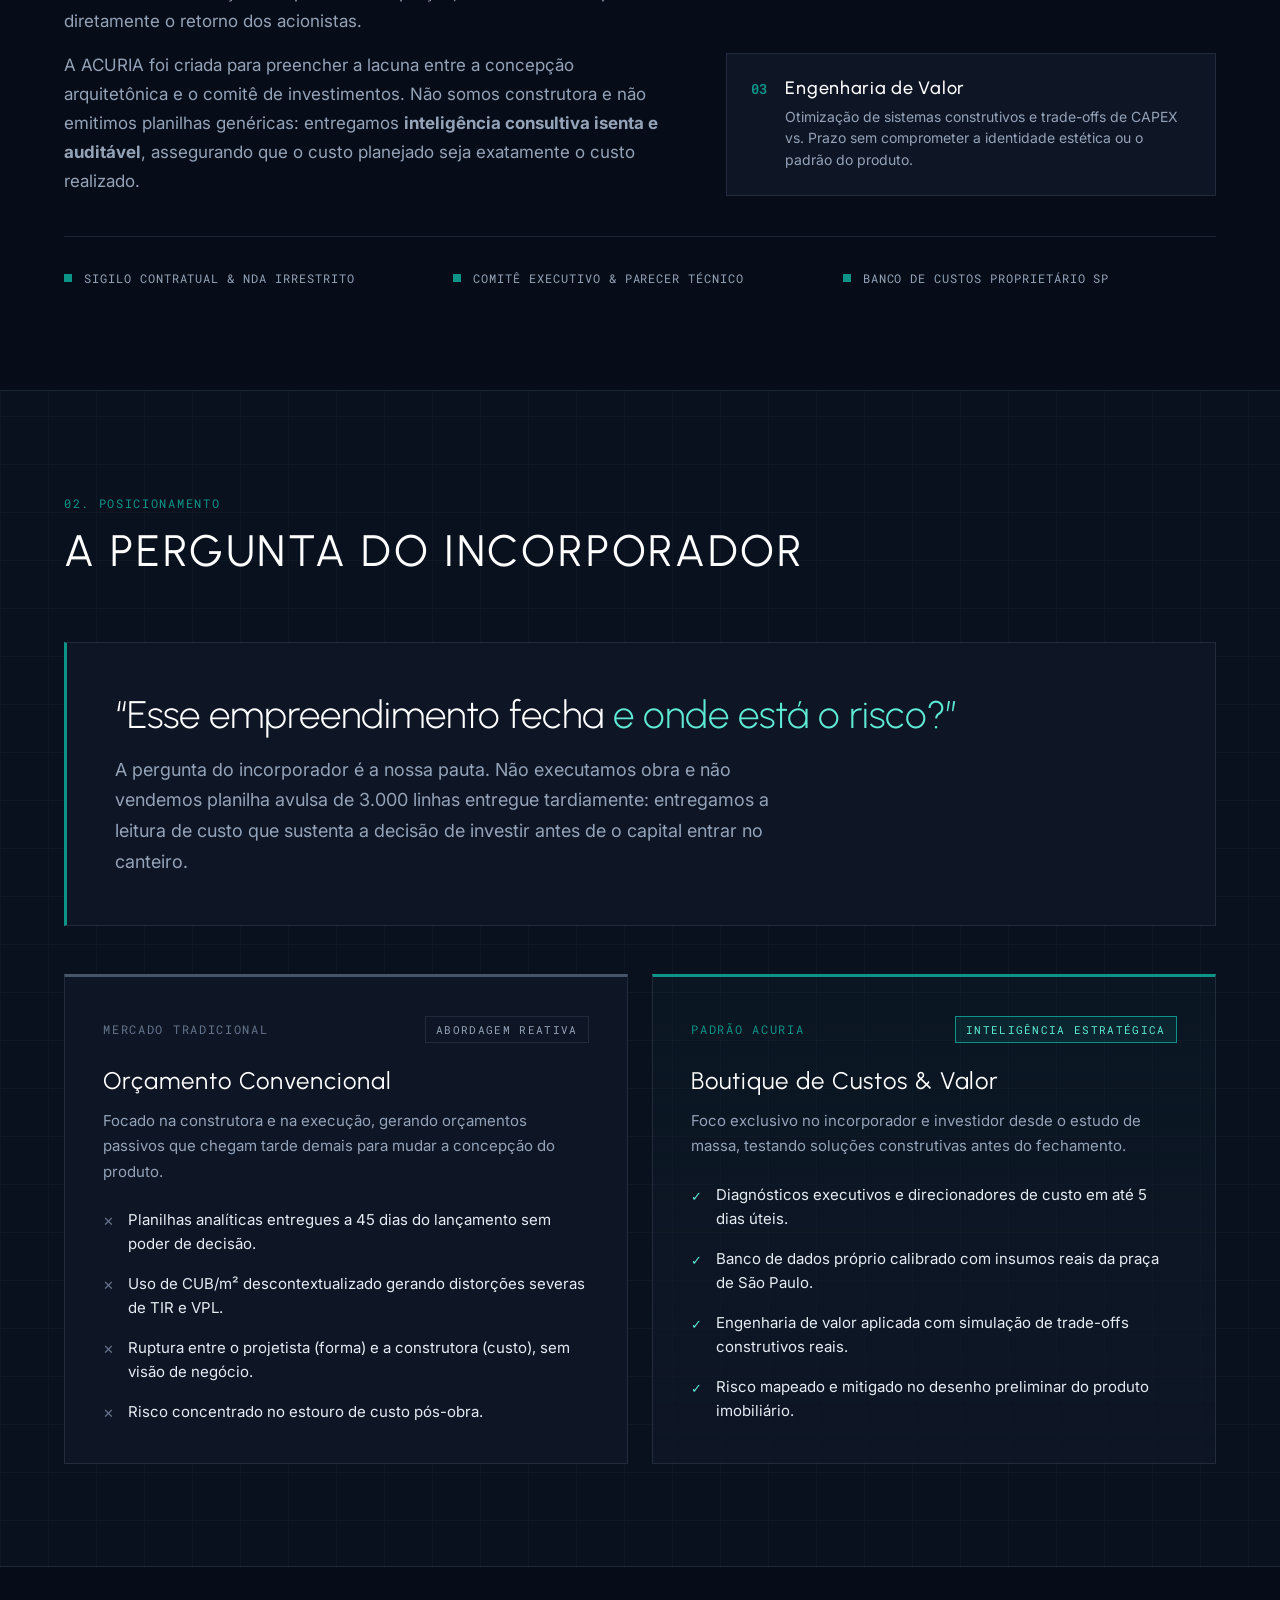
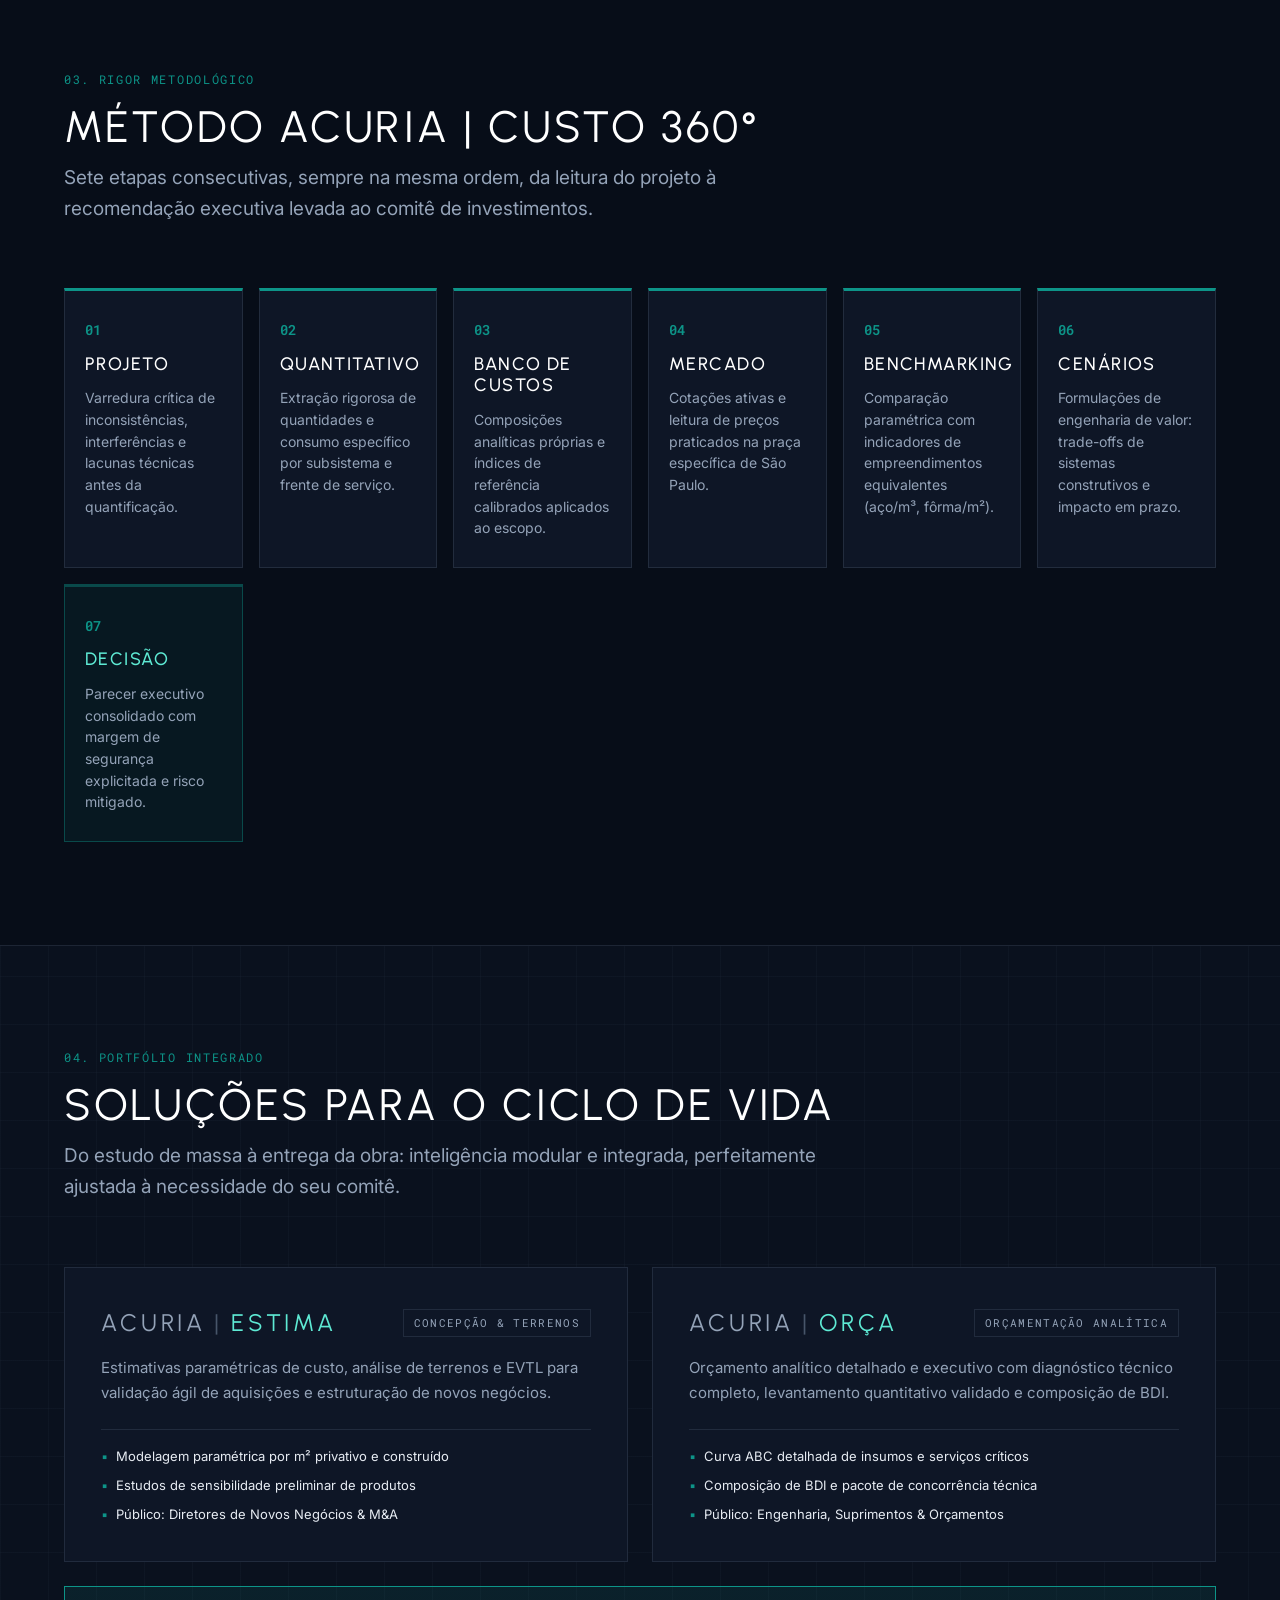
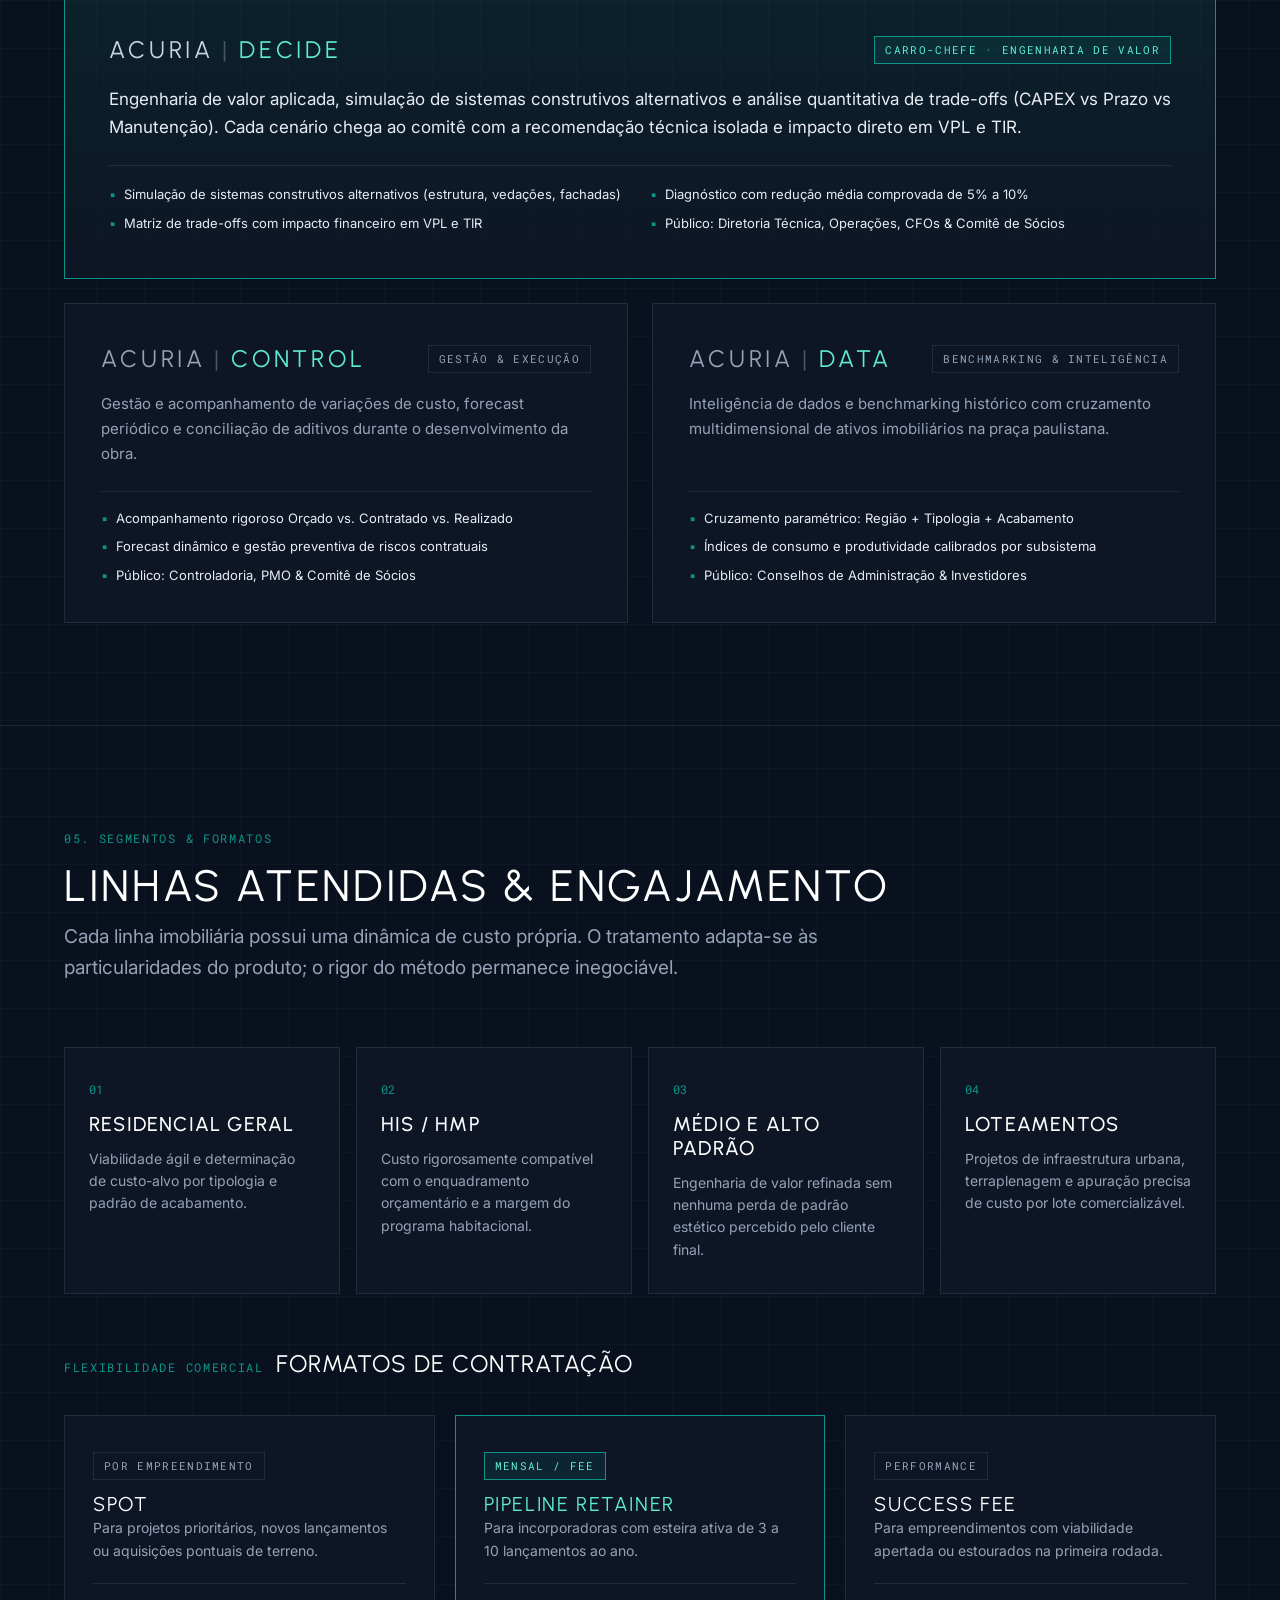
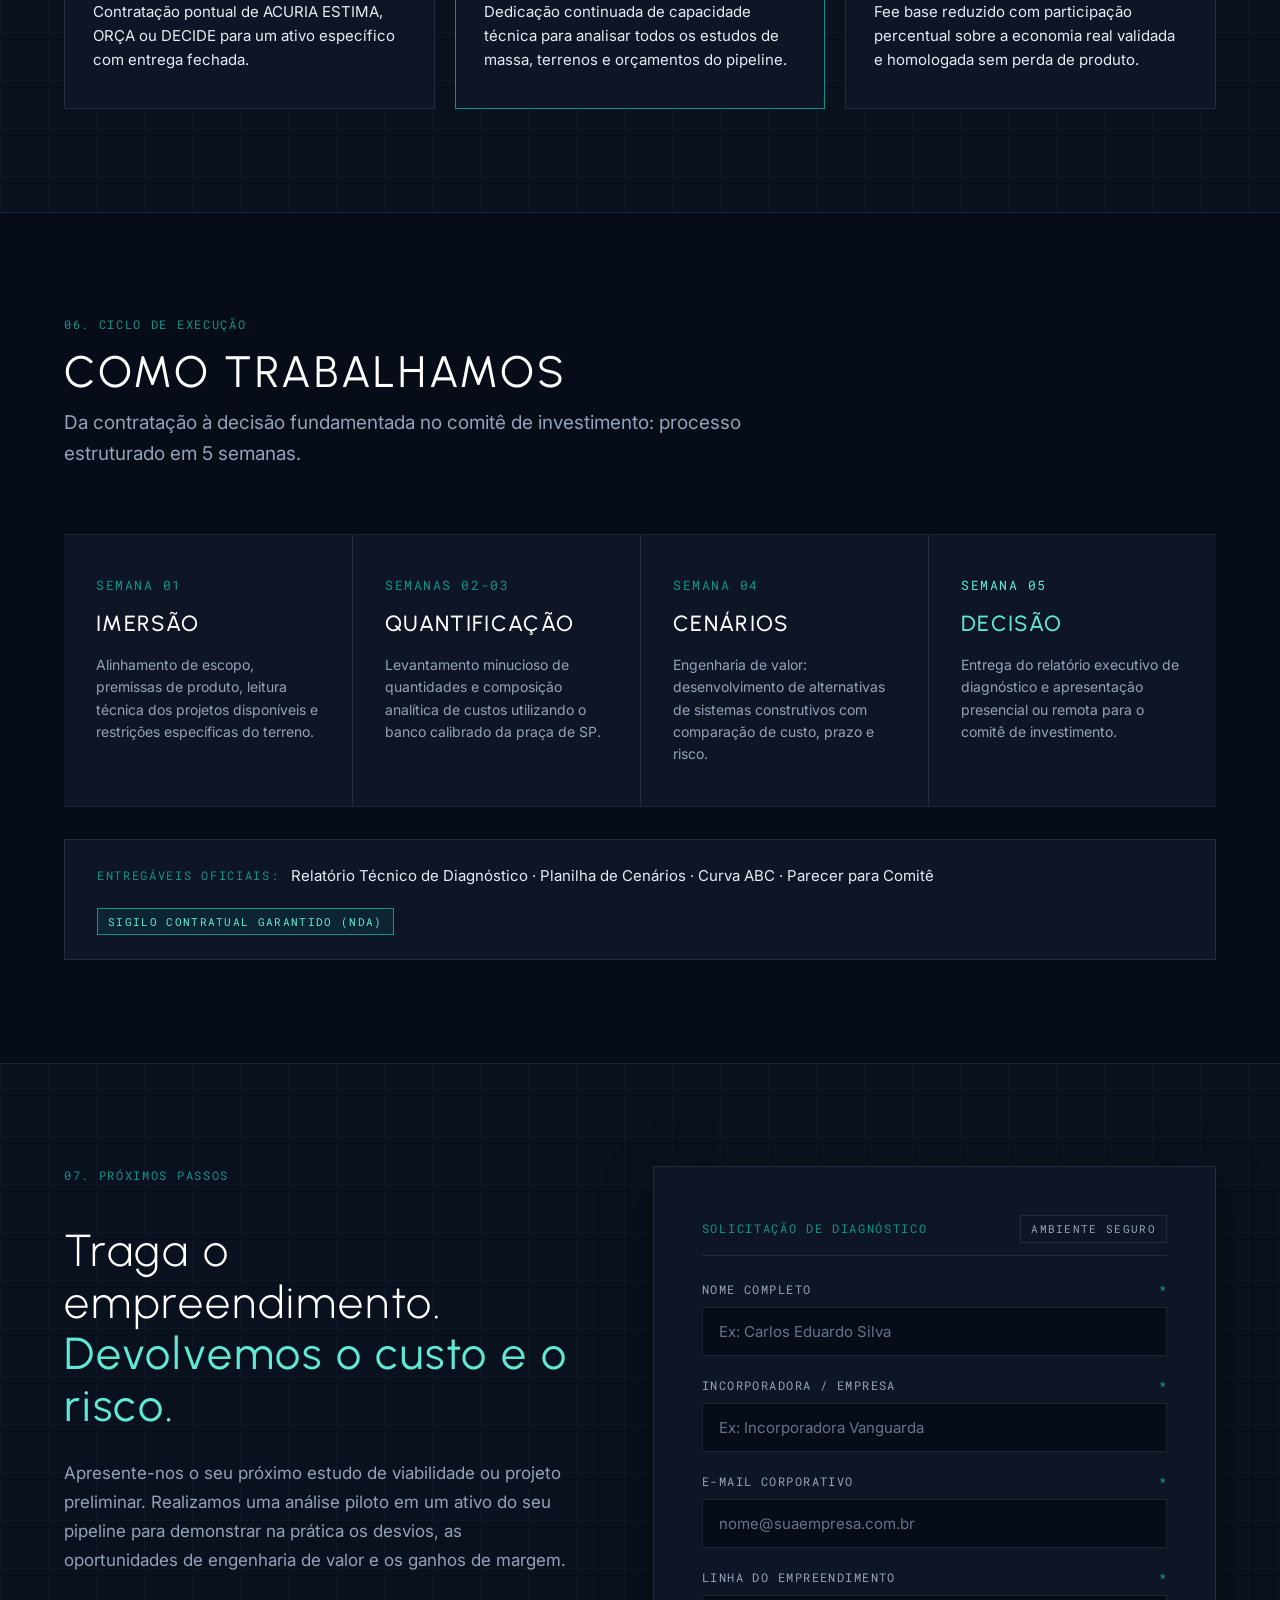
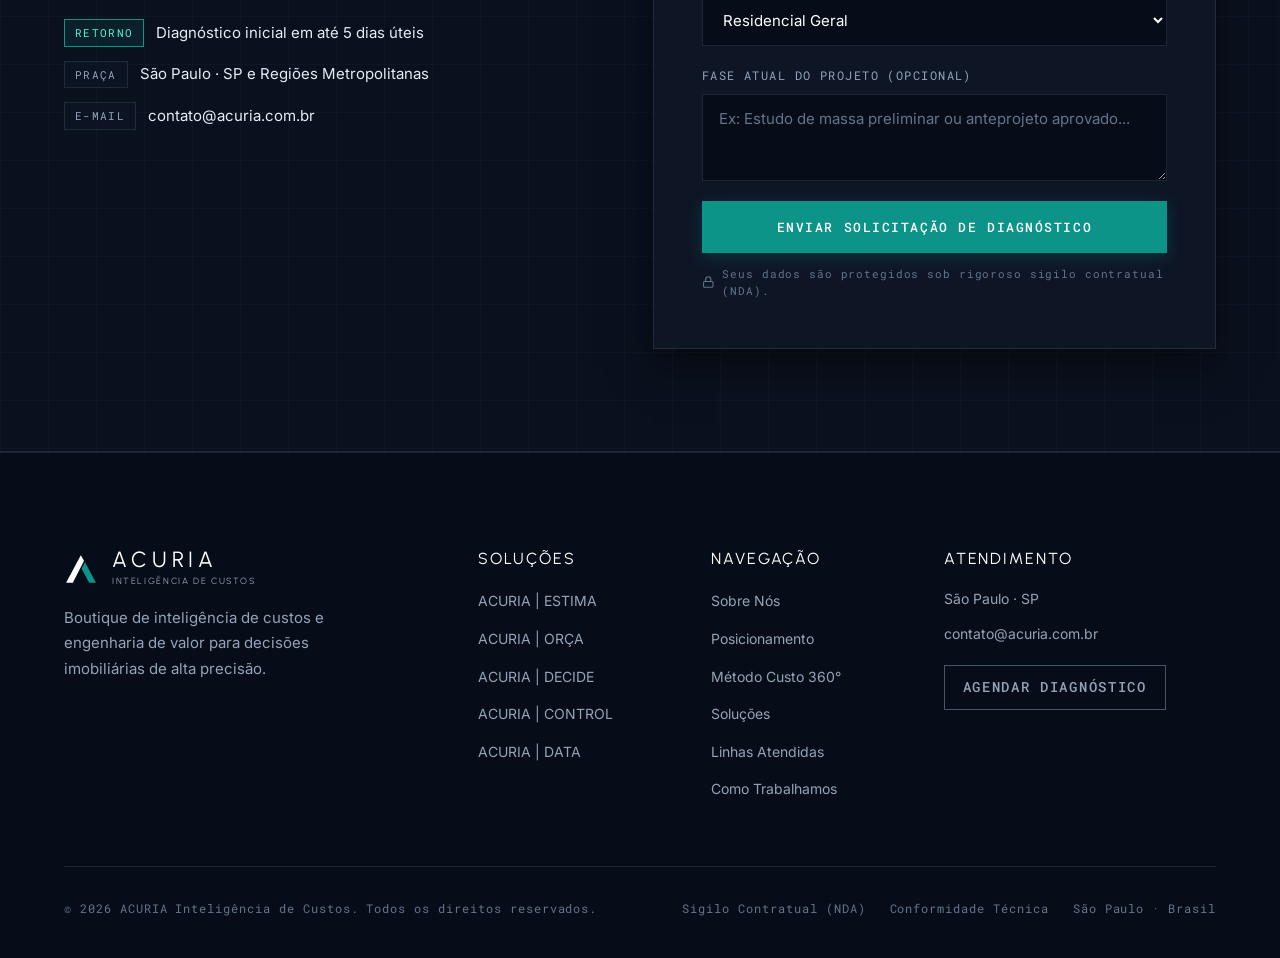
==== commit 34d47f5f: "style(hero): posicionar logo ACURIA em profundidade atras dos textos e remover quadro da direita" ====
--- a/index.html
+++ b/index.html
@@ -141,9 +141,32 @@
     <!-- ========================================================================
          HERO SECTION: ABERTURA DE IMPACTO E CREDIBILIDADE TÉCNICA
          ======================================================================== -->
-    <section class="section-wrapper" id="inicio">
-      <div class="container hero-grid">
-        
+    <section class="section-wrapper hero-section-wrapper" id="inicio">
+      <!-- Elemento de Fundo: Logotipo ACURIA com Efeito de Profundidade -->
+      <div class="hero-depth-backdrop" aria-hidden="true">
+        <div class="hero-depth-glow"></div>
+        <div class="hero-depth-symbol-wrap">
+          <svg class="hero-depth-symbol" viewBox="0 0 64 64" fill="none" xmlns="http://www.w3.org/2000/svg">
+            <defs>
+              <linearGradient id="heroLogoWhiteGrad" x1="16" y1="6" x2="37" y2="58" gradientUnits="userSpaceOnUse">
+                <stop offset="0%" stop-color="#FFFFFF" stop-opacity="0.9" />
+                <stop offset="100%" stop-color="#94A3B8" stop-opacity="0.25" />
+              </linearGradient>
+              <linearGradient id="heroLogoTealGrad" x1="33" y1="19" x2="60" y2="58" gradientUnits="userSpaceOnUse">
+                <stop offset="0%" stop-color="#2DD4BF" stop-opacity="0.95" />
+                <stop offset="100%" stop-color="#0D9488" stop-opacity="0.3" />
+              </linearGradient>
+              <filter id="heroSymbolGlow" x="-20%" y="-20%" width="140%" height="140%" filterUnits="userSpaceOnUse">
+                <feDropShadow dx="0" dy="10" stdDeviation="15" flood-color="#0D9488" flood-opacity="0.35" />
+              </filter>
+            </defs>
+            <polygon points="31.6,6 37.7,16.7 16.6,58 4,58" fill="url(#heroLogoWhiteGrad)" />
+            <polygon points="39.5,19.04 60,58 47.4,58 33.2,31.36" fill="url(#heroLogoTealGrad)" filter="url(#heroSymbolGlow)" />
+          </svg>
+        </div>
+      </div>
+
+      <div class="container hero-container">
         <div class="hero-content">
           <div class="hero-badge-container">
             <span class="mono-label">Boutique de Inteligência de Custos · São Paulo</span>
@@ -178,35 +201,6 @@
             </div>
           </div>
         </div>
-
-        <!-- Painel Geométrico / Blueprint de Precisão -->
-        <div class="hero-visual-card">
-          <div class="hero-visual-header">
-            <span>GRID DE PRECISÃO CARTESIANA</span>
-            <span>V1.0 — SP</span>
-          </div>
-          
-          <div class="blueprint-stage">
-            <div class="blueprint-grid-overlay"></div>
-            
-            <svg class="blueprint-center-symbol" viewBox="0 0 64 64" aria-label="Isotipo ACURIA em Grid Técnico">
-              <polygon points="31.6,6 37.7,16.7 16.6,58 4,58" fill="#FFFFFF" opacity="0.9" />
-              <polygon points="39.5,19.04 60,58 47.4,58 33.2,31.36" fill="#0D9488" />
-            </svg>
-
-            <div class="blueprint-nodes">
-              <div class="node-tag node-tag-1">Eixo X: Premissas de Projeto</div>
-              <div class="node-tag node-tag-2">Eixo Y: Banco de Custos SP</div>
-              <div class="node-tag node-tag-3">Cruzamento: Decisão Mitigada</div>
-            </div>
-          </div>
-
-          <div style="margin-top: 16px; font-family: var(--font-mono); font-size: 0.6875rem; color: var(--color-text-dim); display: flex; justify-content: space-between;">
-            <span>MODAGEM PARAMÉTRICA</span>
-            <span>INTELIGÊNCIA DE DADOS</span>
-          </div>
-        </div>
-
       </div>
     </section>
 
--- a/css/components.css
+++ b/css/components.css
@@ -62,19 +62,29 @@
 /* --------------------------------------------------------------------------
    2. Hero Section Components
    -------------------------------------------------------------------------- */
-.hero-grid {
-  display: grid;
-  grid-template-columns: 1.15fr 0.85fr;
-  gap: clamp(40px, 6vw, 80px);
-  align-items: center;
-  padding-top: clamp(48px, 6vw, 96px);
-  padding-bottom: clamp(48px, 6vw, 96px);
+.hero-section-wrapper {
+  position: relative;
+  overflow: hidden;
+  min-height: 85vh;
+  display: flex;
+  align-items: center;
+}
+
+.hero-container {
+  position: relative;
+  z-index: 2;
+  padding-top: clamp(60px, 8vw, 110px);
+  padding-bottom: clamp(60px, 8vw, 110px);
+  width: 100%;
 }
 
 .hero-content {
   display: flex;
   flex-direction: column;
   gap: 28px;
+  max-width: 800px;
+  position: relative;
+  z-index: 2;
 }
 
 .hero-badge-container {
@@ -84,11 +94,12 @@
 }
 
 .hero-title {
-  font-size: clamp(2.5rem, 5vw, 4.25rem);
+  font-size: clamp(2.5rem, 5.2vw, 4.4rem);
   font-weight: 300;
-  line-height: 1.1;
-  letter-spacing: -0.01em;
+  line-height: 1.08;
+  letter-spacing: -0.015em;
   text-wrap: balance;
+  text-shadow: 0 4px 24px rgba(10, 17, 30, 0.8);
 }
 
 .hero-title .highlight-text {
@@ -96,13 +107,15 @@
   font-weight: 400;
   position: relative;
   display: inline-block;
+  text-shadow: 0 0 30px rgba(45, 212, 191, 0.35);
 }
 
 .hero-description {
   font-size: clamp(1.0625rem, 1.4vw, 1.25rem);
   color: var(--color-text-muted);
-  line-height: 1.65;
-  max-width: 54ch;
+  line-height: 1.68;
+  max-width: 58ch;
+  text-shadow: 0 2px 12px rgba(10, 17, 30, 0.9);
 }
 
 .hero-cta-group {
@@ -115,10 +128,11 @@
 .hero-metrics-strip {
   display: grid;
   grid-template-columns: repeat(3, 1fr);
-  gap: 20px;
-  padding-top: 24px;
+  gap: 24px;
+  padding-top: 28px;
   border-top: 1px solid var(--color-slate-border);
   margin-top: 12px;
+  max-width: 680px;
 }
 
 .metric-item {
@@ -143,76 +157,53 @@
   color: var(--color-text-dim);
 }
 
-/* Painel Visual Geométrico do Hero */
-.hero-visual-card {
-  background: var(--color-bg-surface);
-  border: 1px solid var(--color-slate-border);
-  padding: 32px;
-  position: relative;
-  overflow: hidden;
-  box-shadow: var(--shadow-md);
-}
-
-.hero-visual-header {
-  display: flex;
-  align-items: center;
-  justify-content: space-between;
-  margin-bottom: 24px;
-  padding-bottom: 16px;
-  border-bottom: 1px solid var(--color-slate-border);
-  font-family: var(--font-mono);
-  font-size: 0.6875rem;
-  letter-spacing: 0.12em;
-  color: var(--color-text-muted);
-}
-
-.blueprint-stage {
-  position: relative;
-  min-height: 320px;
-  display: flex;
-  align-items: center;
-  justify-content: center;
-}
-
-.blueprint-grid-overlay {
-  position: absolute;
-  inset: 0;
-  background-image: 
-    linear-gradient(rgba(13, 148, 136, 0.15) 1px, transparent 1px),
-    linear-gradient(90deg, rgba(13, 148, 136, 0.15) 1px, transparent 1px);
-  background-size: 28px 28px;
-  pointer-events: none;
-}
-
-.blueprint-center-symbol {
-  width: 140px;
-  height: 140px;
-  position: relative;
-  z-index: 2;
-  filter: drop-shadow(0 0 20px rgba(13, 148, 136, 0.3));
-}
-
-.blueprint-nodes {
+/* Background com Efeito de Profundidade para o Logo ACURIA */
+.hero-depth-backdrop {
   position: absolute;
   inset: 0;
   pointer-events: none;
-}
-
-.node-tag {
+  z-index: 1;
+  overflow: hidden;
+}
+
+.hero-depth-glow {
   position: absolute;
-  background: rgba(10, 17, 30, 0.9);
-  border: 1px solid var(--color-accent);
-  padding: 6px 12px;
-  font-family: var(--font-mono);
-  font-size: 0.6875rem;
-  color: var(--color-accent-light);
-  letter-spacing: 0.1em;
-  white-space: nowrap;
-}
-
-.node-tag-1 { top: 15%; left: 8%; }
-.node-tag-2 { bottom: 18%; right: 8%; }
-.node-tag-3 { bottom: 12%; left: 12%; }
+  right: 8%;
+  top: 50%;
+  transform: translateY(-50%);
+  width: clamp(450px, 50vw, 750px);
+  height: clamp(450px, 50vw, 750px);
+  background: radial-gradient(
+    circle,
+    rgba(13, 148, 136, 0.22) 0%,
+    rgba(13, 148, 136, 0.08) 45%,
+    transparent 70%
+  );
+  filter: blur(50px);
+  opacity: 0.9;
+  border-radius: 50%;
+}
+
+.hero-depth-symbol-wrap {
+  position: absolute;
+  right: 4%;
+  top: 50%;
+  transform: perspective(1000px) rotateY(-10deg) rotateX(4deg) translateY(-50%);
+  width: clamp(380px, 45vw, 680px);
+  height: clamp(380px, 45vw, 680px);
+  display: flex;
+  align-items: center;
+  justify-content: center;
+  opacity: 0.22;
+  filter: drop-shadow(0 25px 50px rgba(0, 0, 0, 0.9));
+  transition: transform 0.8s cubic-bezier(0.16, 1, 0.3, 1), opacity 0.8s ease;
+}
+
+.hero-depth-symbol {
+  width: 100%;
+  height: 100%;
+  transform: scale(1.05);
+}
 
 /* --------------------------------------------------------------------------
    3. Seção Sobre Nós: Origem e o Conceito de Acurácia
--- a/css/responsive.css
+++ b/css/responsive.css
@@ -37,14 +37,22 @@
     gap: 36px;
   }
 
-  .hero-grid {
-    grid-template-columns: 1fr;
-    gap: 48px;
-    padding-top: 40px;
+  .hero-content {
+    max-width: 100%;
   }
 
-  .hero-content {
-    max-width: 100%;
+  .hero-depth-symbol-wrap {
+    right: 2%;
+    opacity: 0.16;
+    transform: perspective(1000px) rotateY(-8deg) rotateX(2deg) translateY(-45%);
+    width: clamp(300px, 60vw, 500px);
+    height: clamp(300px, 60vw, 500px);
+  }
+
+  .hero-depth-glow {
+    right: 0%;
+    width: 85vw;
+    height: 85vw;
   }
 
   .simulator-wrapper {
@@ -140,14 +148,6 @@
     flex-direction: column;
     align-items: flex-start;
   }
-
-  .blueprint-stage {
-    min-height: 240px;
-  }
-
-  .node-tag-1 { top: 8%; left: 4%; }
-  .node-tag-2 { bottom: 8%; right: 4%; }
-  .node-tag-3 { display: none; }
 }
 
 /* Smartphones Pequenos (até 480px) */
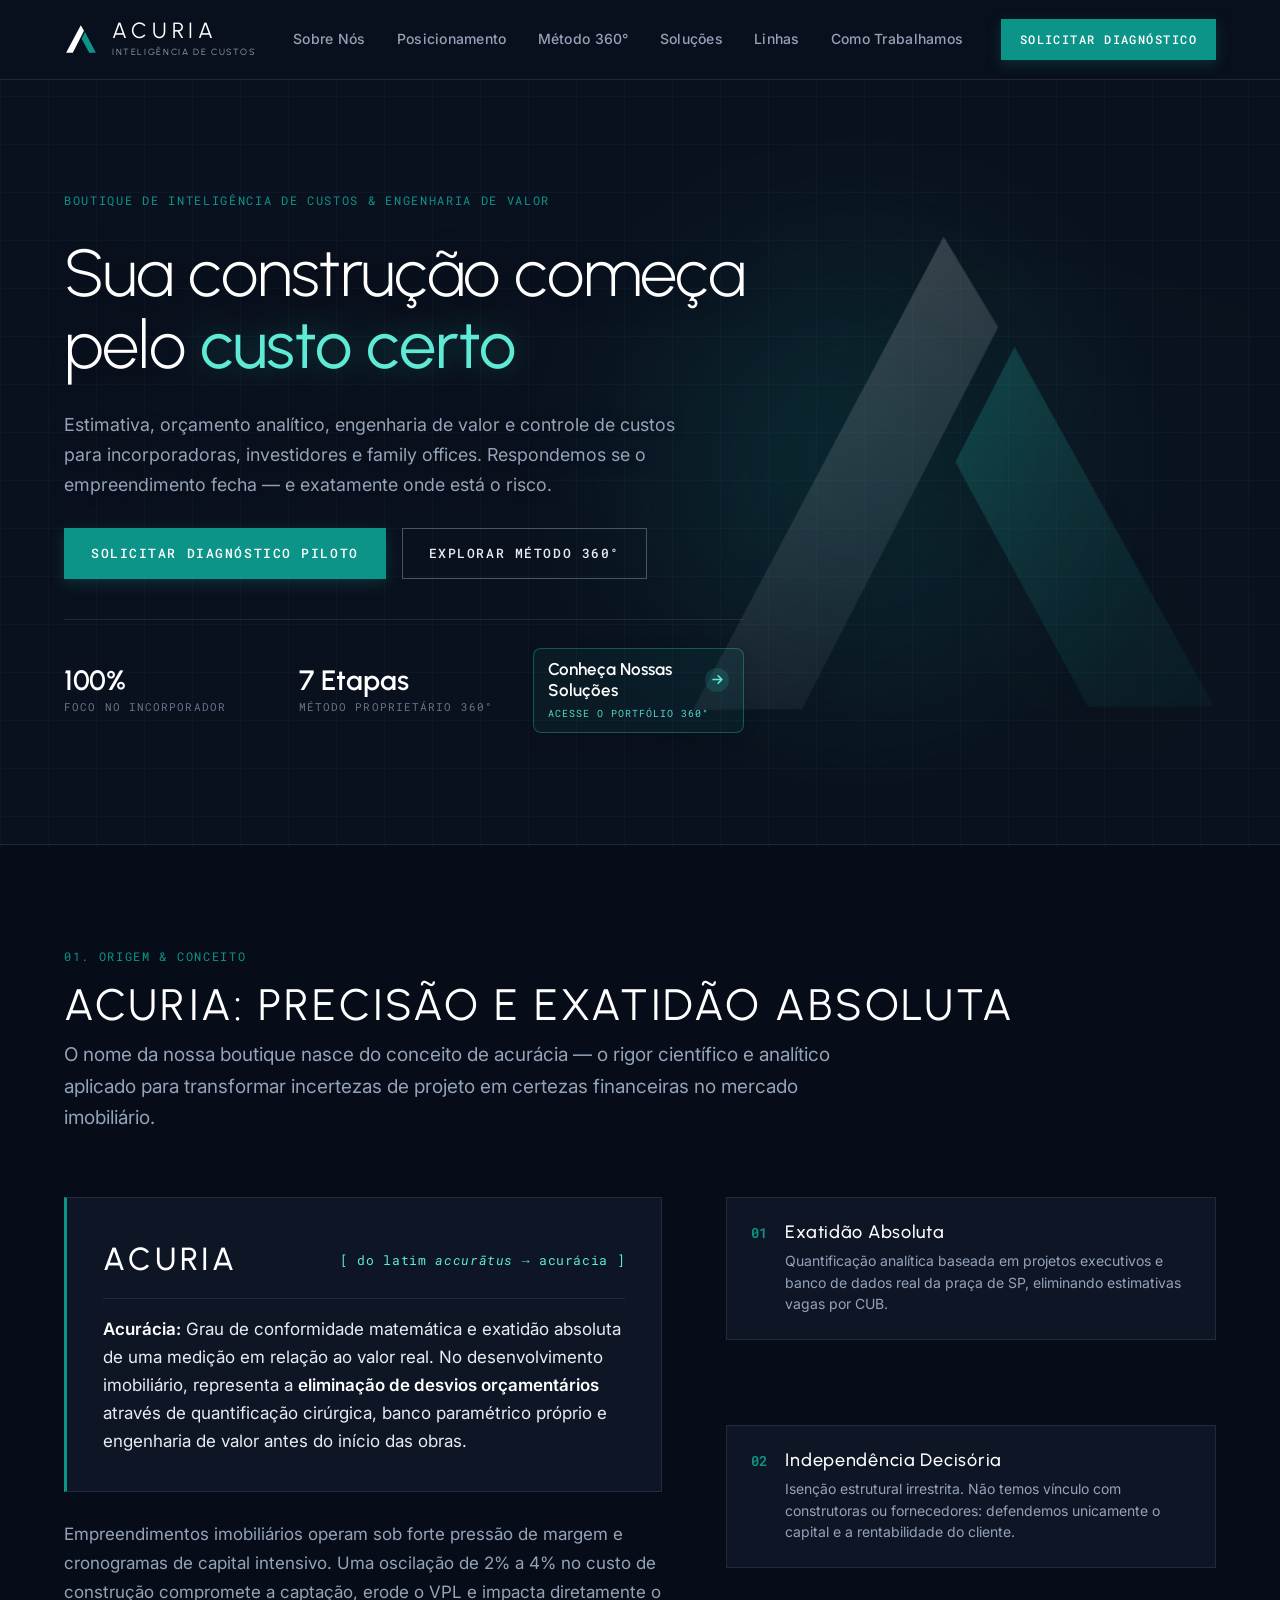
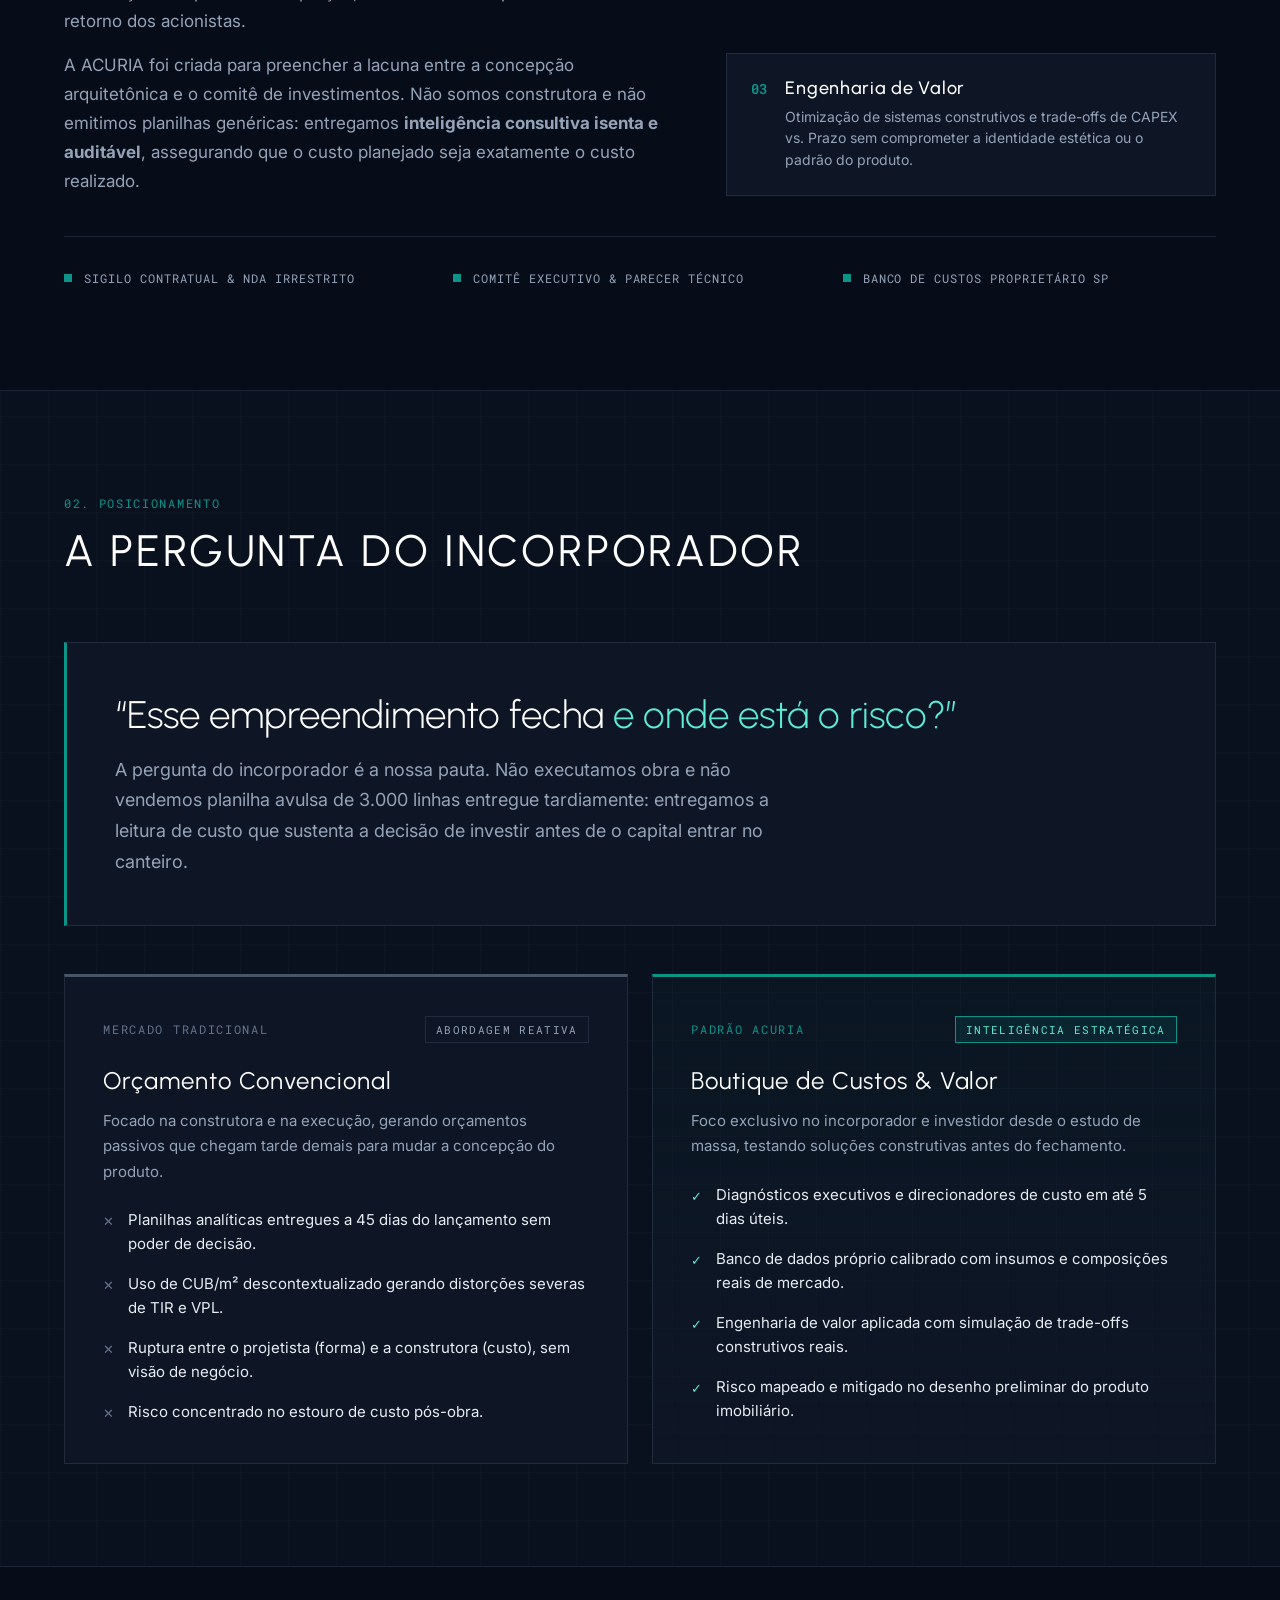
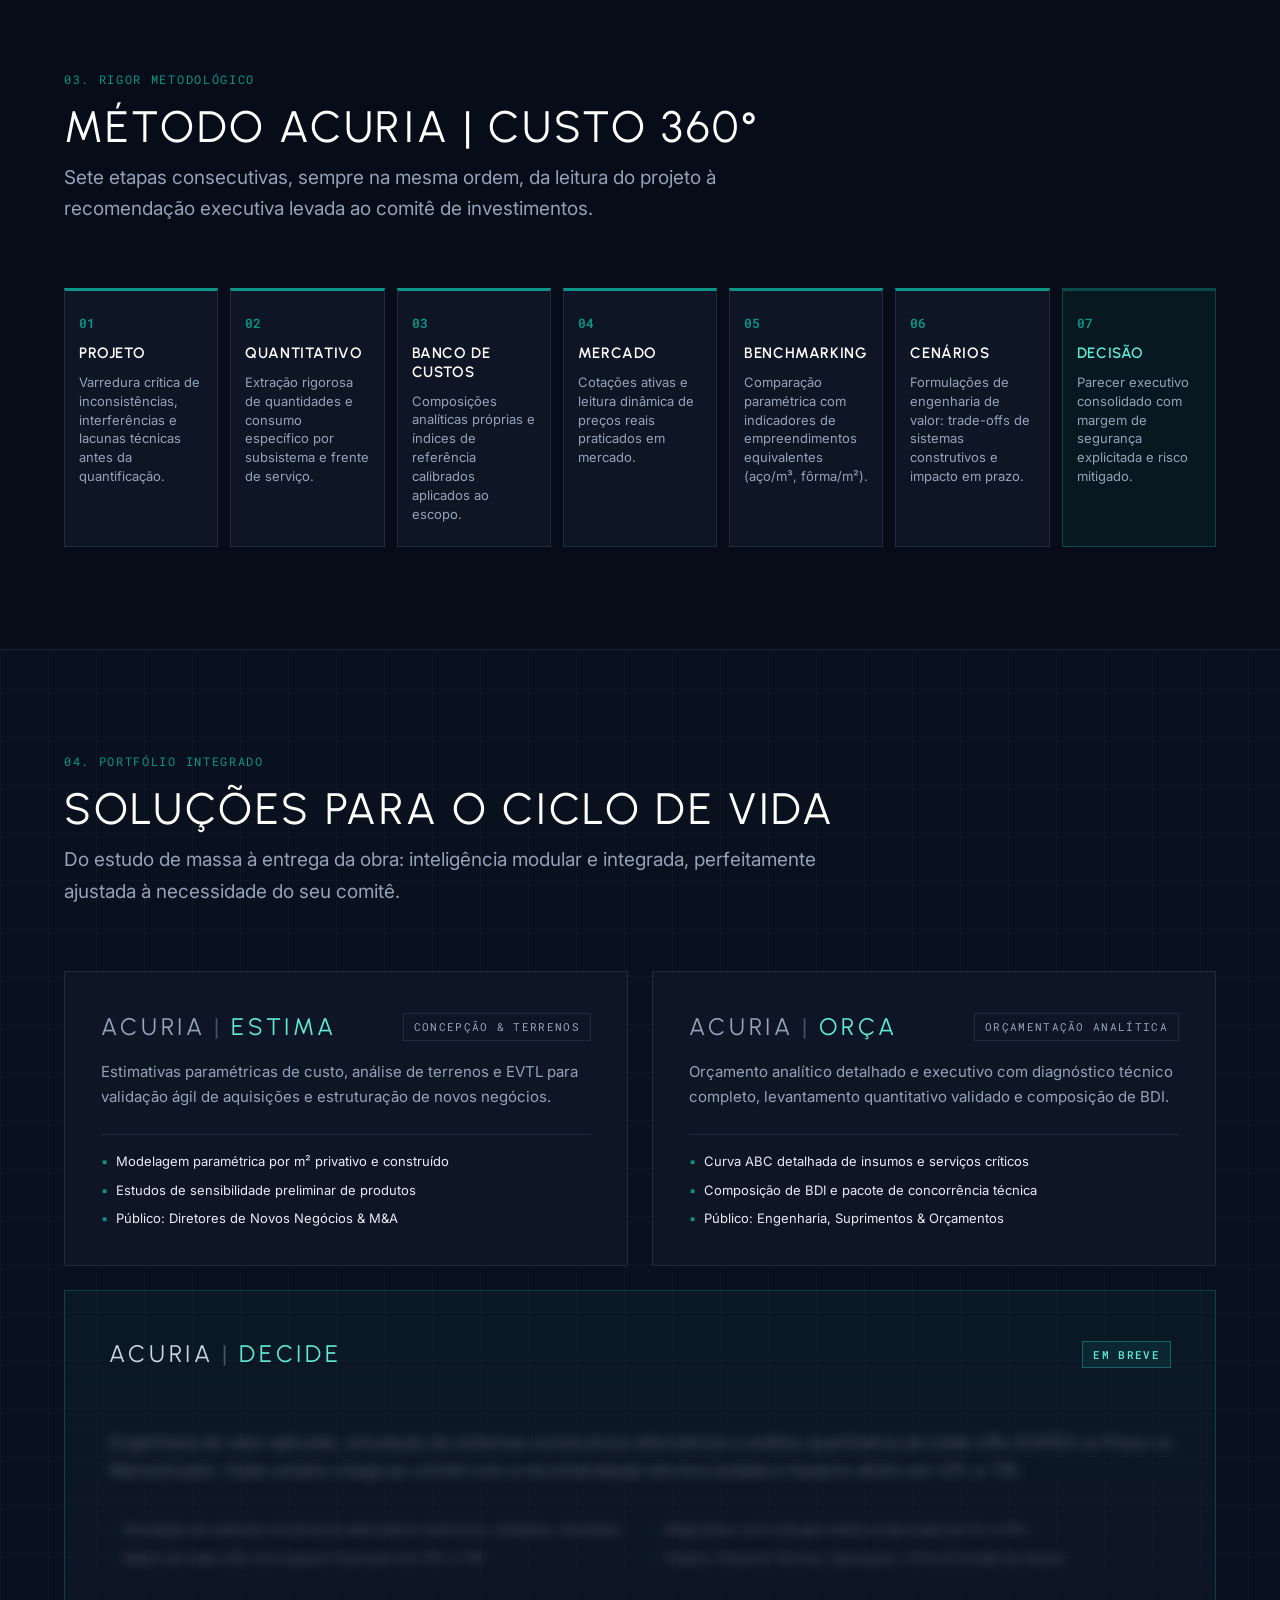
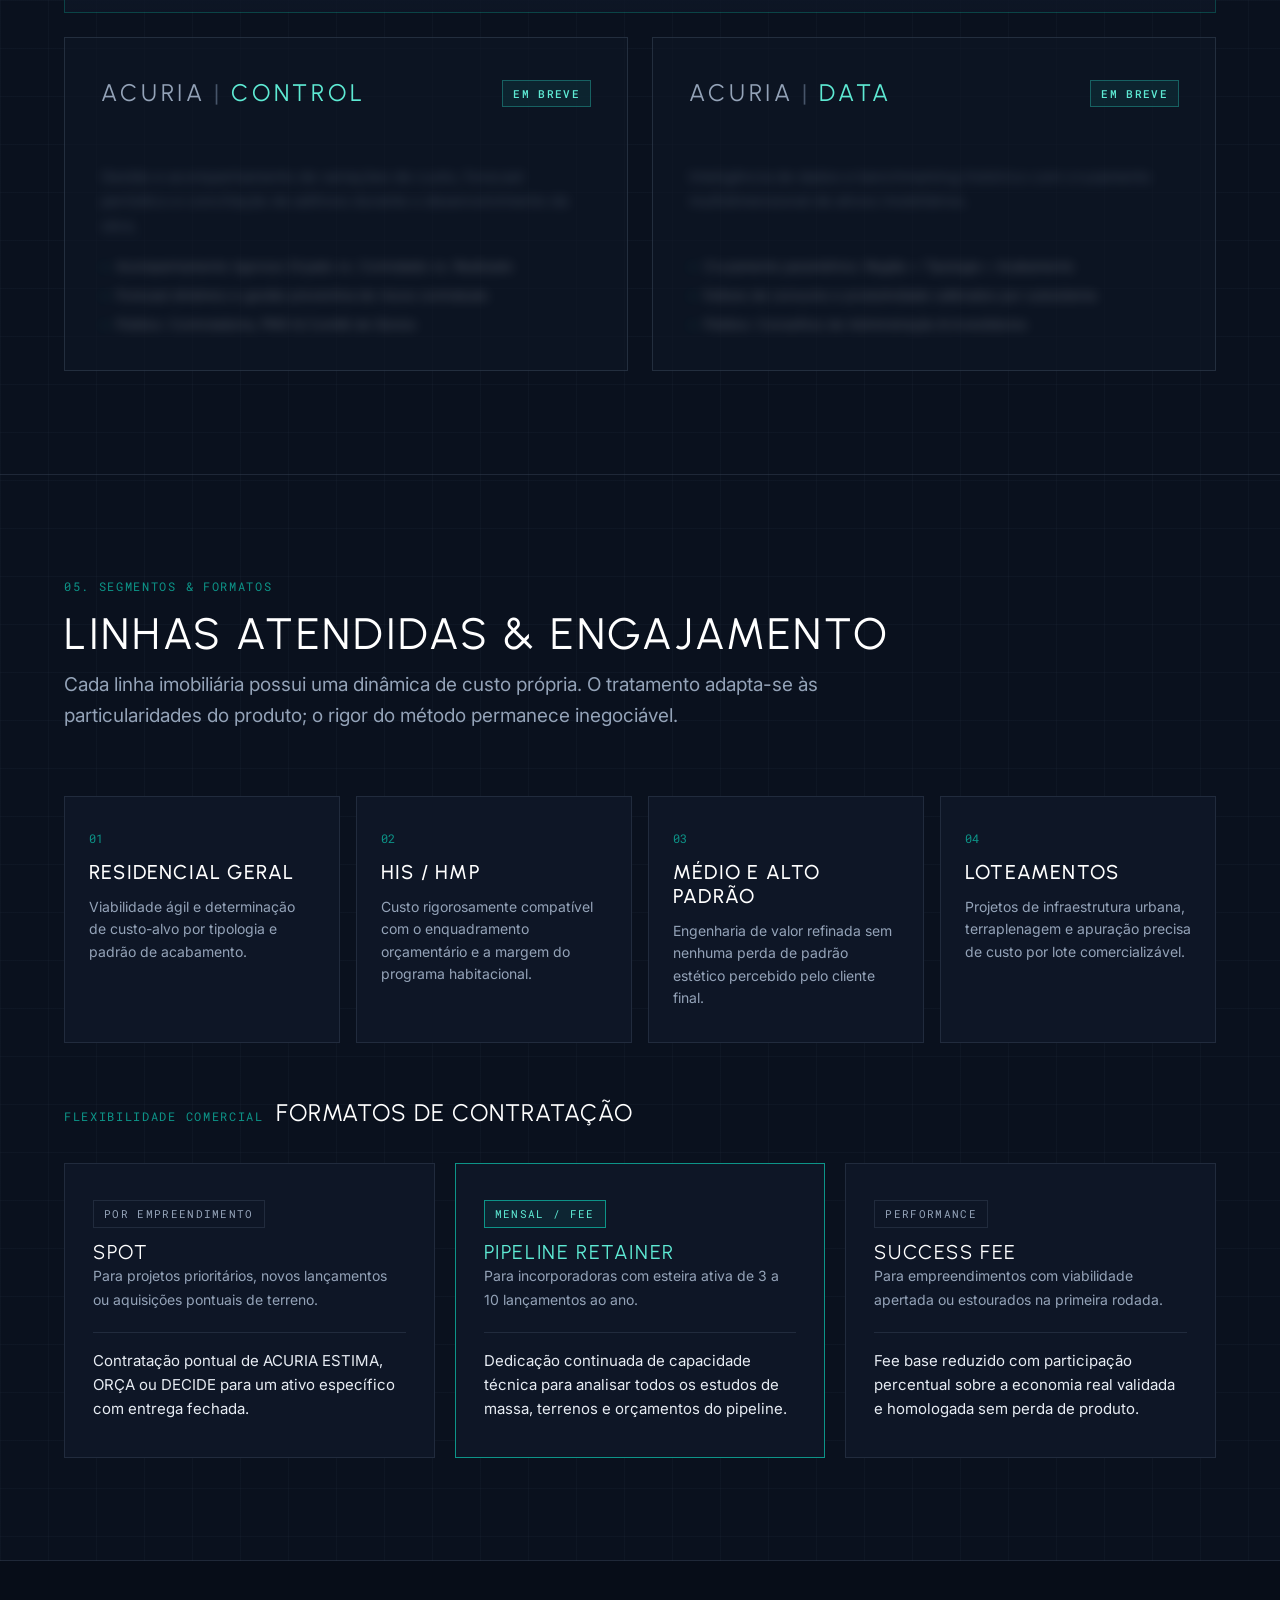
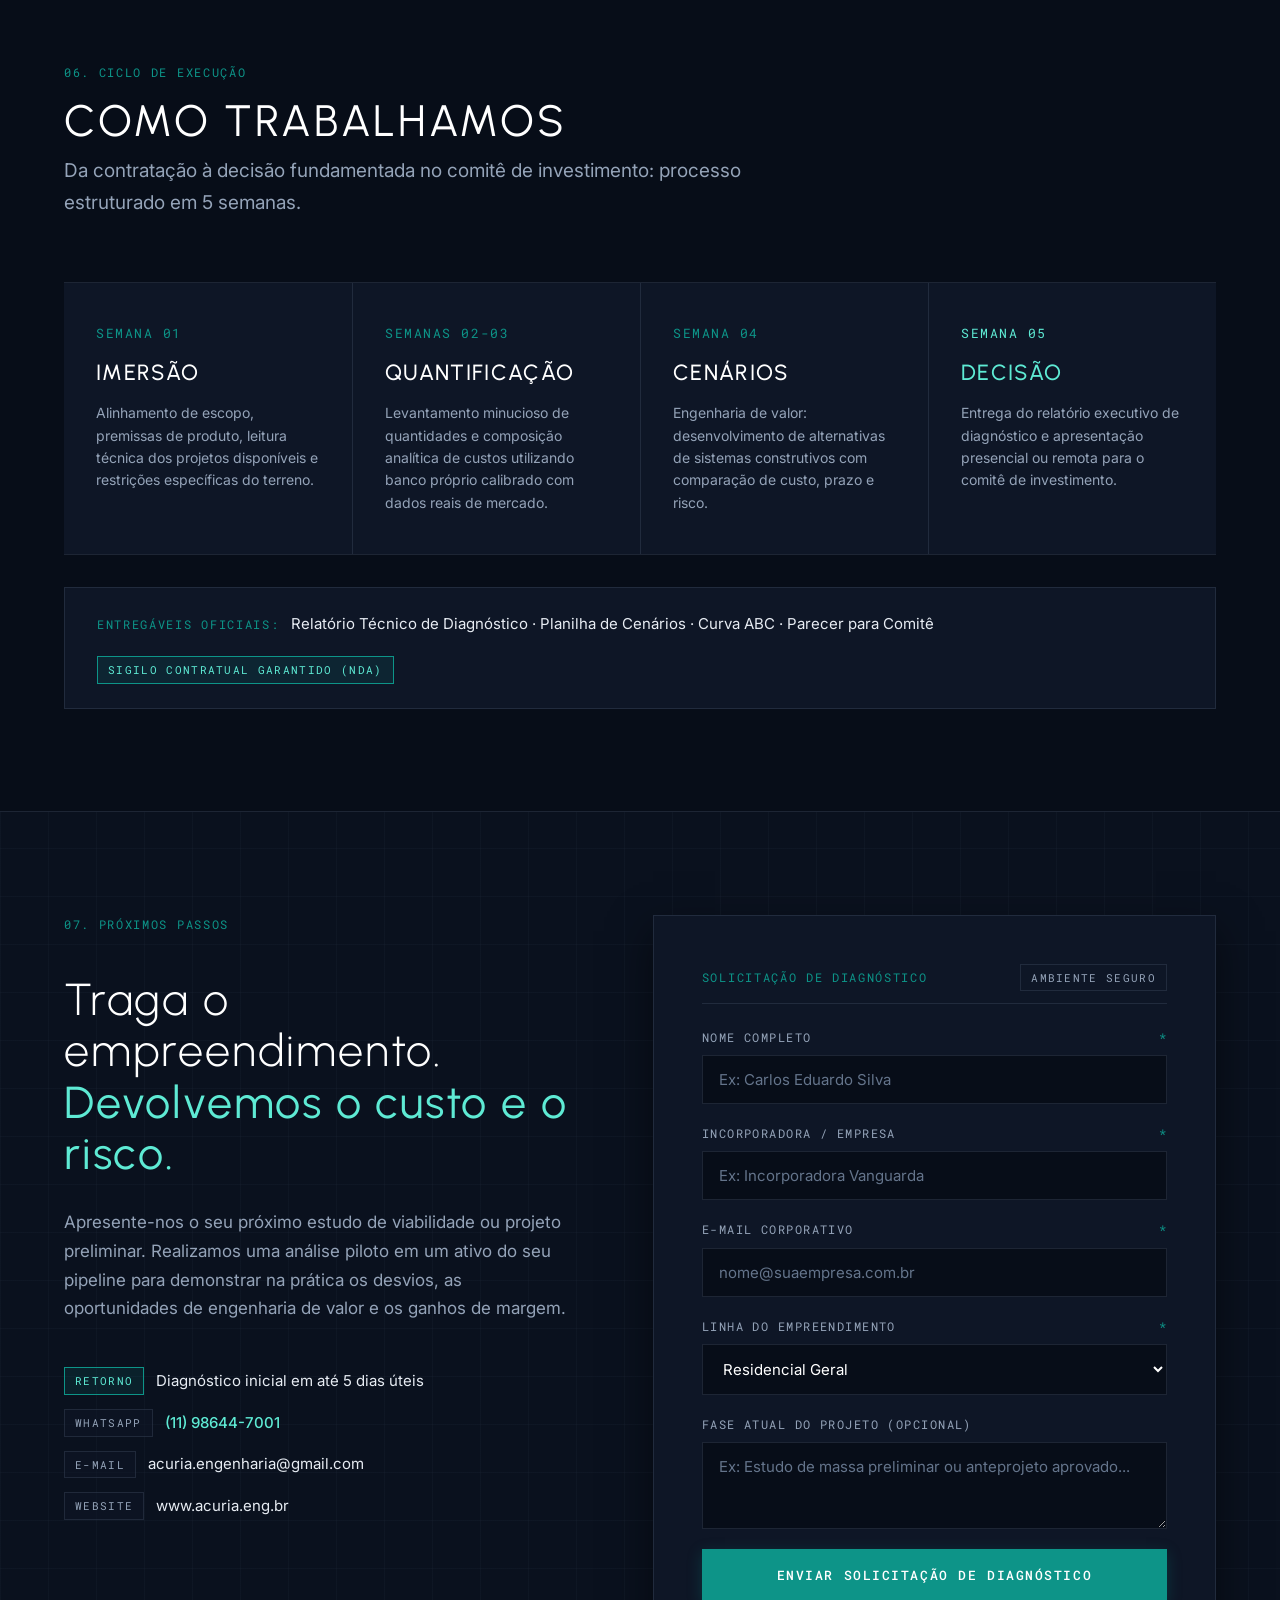
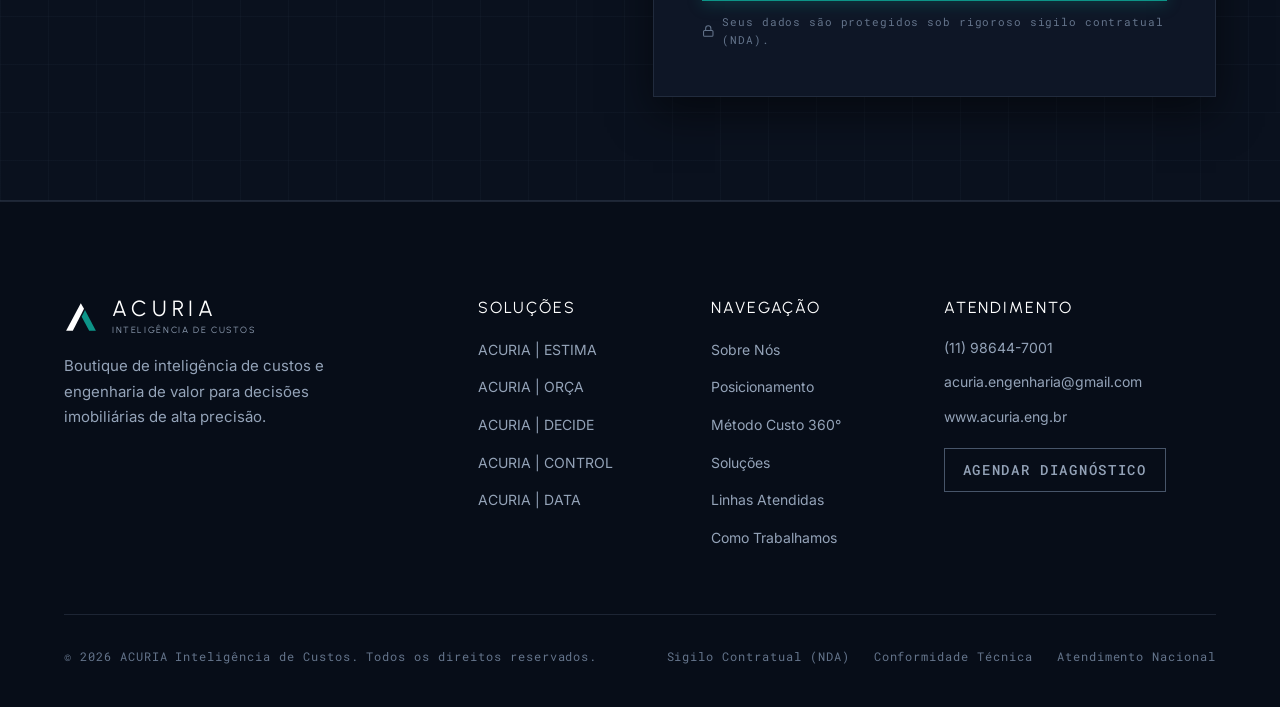
==== commit 024447a8: "feat: atualizar chamada hero, solucoes em breve, contatos e preparar deploy para Hostinger" ====
--- a/index.html
+++ b/index.html
@@ -6,19 +6,28 @@
   <meta http-equiv="X-UA-Compatible" content="ie=edge">
   
   <title>ACURIA | Inteligência de Custos para Decisões Imobiliárias</title>
-  <meta name="description" content="Boutique de inteligência de custos e engenharia de valor em São Paulo. Transformamos projetos, premissas de engenharia e mercado em decisões financeiras antes da primeira estaca na obra.">
-  <meta name="keywords" content="Engenharia de Custos, Inteligência Imobiliária, Engenharia de Valor, Orçamento de Obras, Incorporação, Viabilidade Imobiliária, São Paulo">
+  <meta name="description" content="Boutique de inteligência de custos e engenharia de valor. Transformamos projetos, premissas de engenharia e mercado em decisões financeiras antes da primeira estaca na obra.">
+  <meta name="keywords" content="Engenharia de Custos, Inteligência Imobiliária, Engenharia de Valor, Orçamento de Obras, Incorporação, Viabilidade Imobiliária">
   <meta name="author" content="ACURIA">
   <meta name="theme-color" content="#0A111E">
+  <link rel="canonical" href="https://www.acuria.eng.br">
 
   <!-- Open Graph / Redes Sociais -->
   <meta property="og:type" content="website">
+  <meta property="og:url" content="https://www.acuria.eng.br">
   <meta property="og:title" content="ACURIA | Inteligência de Custos para Decisões Imobiliárias">
-  <meta property="og:description" content="Decisões imobiliárias começam pelo custo certo. Respondemos se o empreendimento fecha e onde está o risco.">
-  <meta property="og:image" content="./identidade%20visual%20-%20cores%20e%20marca/uploads/WhatsApp%20Image%202026-09-12%20at%2021.34.09.jpeg">
-
-  <!-- Favicon / Isotipo Vetorial -->
-  <link rel="icon" type="image/svg+xml" href="data:image/svg+xml,<svg xmlns='http://www.w3.org/2000/svg' viewBox='0 0 64 64'><polygon points='31.6,6 37.7,16.7 16.6,58 4,58' fill='%23FFFFFF'/><polygon points='39.5,19.04 60,58 47.4,58 33.2,31.36' fill='%230D9488'/></svg>">
+  <meta property="og:image" content="https://www.acuria.eng.br/assets/og-image.jpeg">
+  <meta property="og:image:width" content="1200">
+  <meta property="og:image:height" content="630">
+  <meta name="twitter:card" content="summary_large_image">
+  <meta name="twitter:title" content="ACURIA | Inteligência de Custos para Decisões Imobiliárias">
+  <meta name="twitter:description" content="Sua construção começa pelo custo certo. Respondemos se o empreendimento fecha e onde está o risco.">
+  <meta name="twitter:image" content="https://www.acuria.eng.br/assets/og-image.jpeg">
+
+  <!-- Favicon / Ícones Oficiais -->
+  <link rel="icon" type="image/svg+xml" href="assets/favicon.svg">
+  <link rel="icon" type="image/png" sizes="32x32" href="assets/favicon-32x32.png">
+  <link rel="apple-touch-icon" sizes="180x180" href="assets/apple-touch-icon.png">
 
   <!-- Fontes Oficiais: Urbanist, Inter, Roboto Mono -->
   <link rel="preconnect" href="https://fonts.googleapis.com">
@@ -169,11 +178,11 @@
       <div class="container hero-container">
         <div class="hero-content">
           <div class="hero-badge-container">
-            <span class="mono-label">Boutique de Inteligência de Custos · São Paulo</span>
+            <span class="mono-label">Boutique de Inteligência de Custos & Engenharia de Valor</span>
           </div>
 
           <h1 class="hero-title">
-            Decisões imobiliárias começam pelo <span class="highlight-text">custo certo</span>
+            Sua construção começa pelo <span class="highlight-text">custo certo</span>
           </h1>
 
           <p class="hero-description">
@@ -195,10 +204,17 @@
               <span class="metric-val">7 Etapas</span>
               <span class="metric-label">Método Proprietário 360°</span>
             </div>
-            <div class="metric-item">
-              <span class="metric-val">-7,4%</span>
-              <span class="metric-label">Otimização Média em Cenários</span>
-            </div>
+            <a href="#produtos" class="metric-item metric-action-card" id="hero-solutions-box" title="Conheça nossas soluções completas">
+              <div class="metric-action-header">
+                <span class="metric-action-title">Conheça Nossas Soluções</span>
+                <span class="metric-action-arrow" aria-hidden="true">
+                  <svg width="15" height="15" viewBox="0 0 16 16" fill="none" xmlns="http://www.w3.org/2000/svg">
+                    <path d="M3.33334 8H12.6667M12.6667 8L8.66668 4M12.6667 8L8.66668 12" stroke="currentColor" stroke-width="1.8" stroke-linecap="round" stroke-linejoin="round"/>
+                  </svg>
+                </span>
+              </div>
+              <span class="metric-action-label">Acesse o Portfólio 360°</span>
+            </a>
           </div>
         </div>
       </div>
@@ -237,7 +253,7 @@
 
             <div style="font-size: 1.0625rem; line-height: 1.7; color: var(--color-text-muted);">
               <p style="margin-bottom: 16px;">
-                Empreendimentos imobiliários em São Paulo operam sob forte pressão de margem e cronogramas de capital intensivo. Uma oscilação de 2% a 4% no custo de construção compromete a captação, erode o VPL e impacta diretamente o retorno dos acionistas.
+                Empreendimentos imobiliários operam sob forte pressão de margem e cronogramas de capital intensivo. Uma oscilação de 2% a 4% no custo de construção compromete a captação, erode o VPL e impacta diretamente o retorno dos acionistas.
               </p>
               <p>
                 A ACURIA foi criada para preencher a lacuna entre a concepção arquitetônica e o comitê de investimentos. Não somos construtora e não emitimos planilhas genéricas: entregamos <strong>inteligência consultiva isenta e auditável</strong>, assegurando que o custo planejado seja exatamente o custo realizado.
@@ -367,7 +383,7 @@
               </li>
               <li class="comparison-item">
                 <span class="item-icon check">✓</span>
-                <span>Banco de dados próprio calibrado com insumos reais da praça de São Paulo.</span>
+                <span>Banco de dados próprio calibrado com insumos e composições reais de mercado.</span>
               </li>
               <li class="comparison-item">
                 <span class="item-icon check">✓</span>
@@ -424,7 +440,7 @@
           <div class="method-step-card">
             <span class="method-step-num">04</span>
             <h3 class="method-step-title">Mercado</h3>
-            <p class="method-step-desc">Cotações ativas e leitura de preços praticados na praça específica de São Paulo.</p>
+            <p class="method-step-desc">Cotações ativas e leitura dinâmica de preços reais praticados em mercado.</p>
           </div>
 
           <div class="method-step-card">
@@ -518,29 +534,29 @@
           </div>
 
           <!-- Linha Central Destaque: DECIDE (Carro-Chefe 100% Full Width) -->
-          <div class="product-card card-featured">
-            <div>
-              <div class="product-badge-row">
-                <div class="product-brand-title">
-                  <span class="brand-prefix" style="color: #CBD5E1;">ACURIA</span>
-                  <span class="brand-sep">|</span>
-                  <span class="brand-name" style="color: #5EEAD4;">DECIDE</span>
-                </div>
-                <span class="mono-tag active">Carro-Chefe · Engenharia de Valor</span>
-              </div>
+          <div class="product-card card-featured card-coming-soon">
+            <div class="product-badge-row">
+              <div class="product-brand-title">
+                <span class="brand-prefix" style="color: #CBD5E1;">ACURIA</span>
+                <span class="brand-sep">|</span>
+                <span class="brand-name" style="color: #5EEAD4;">DECIDE</span>
+              </div>
+              <span class="mono-tag mono-tag-soon">Em Breve</span>
+            </div>
+            <div class="card-blurred-content" aria-hidden="true">
               <p class="product-desc" style="margin-top: 16px; font-size: 1.0625rem; color: #E7ECF3;">
                 Engenharia de valor aplicada, simulação de sistemas construtivos alternativos e análise quantitativa de trade-offs (CAPEX vs Prazo vs Manutenção). Cada cenário chega ao comitê com a recomendação técnica isolada e impacto direto em VPL e TIR.
               </p>
-            </div>
-            <div style="display: grid; grid-template-columns: repeat(auto-fit, minmax(260px, 1fr)); gap: 20px; padding-top: 18px; border-top: 1px solid var(--color-slate-border);">
-              <ul class="product-deliverables" style="border-top: none; padding-top: 0;">
-                <li>Simulação de sistemas construtivos alternativos (estrutura, vedações, fachadas)</li>
-                <li>Matriz de trade-offs com impacto financeiro em VPL e TIR</li>
-              </ul>
-              <ul class="product-deliverables" style="border-top: none; padding-top: 0;">
-                <li>Diagnóstico com redução média comprovada de 5% a 10%</li>
-                <li>Público: Diretoria Técnica, Operações, CFOs & Comitê de Sócios</li>
-              </ul>
+              <div style="display: grid; grid-template-columns: repeat(auto-fit, minmax(260px, 1fr)); gap: 20px; padding-top: 18px; border-top: 1px solid var(--color-slate-border); margin-top: 16px;">
+                <ul class="product-deliverables" style="border-top: none; padding-top: 0;">
+                  <li>Simulação de sistemas construtivos alternativos (estrutura, vedações, fachadas)</li>
+                  <li>Matriz de trade-offs com impacto financeiro em VPL e TIR</li>
+                </ul>
+                <ul class="product-deliverables" style="border-top: none; padding-top: 0;">
+                  <li>Diagnóstico com redução média comprovada de 5% a 10%</li>
+                  <li>Público: Diretoria Técnica, Operações, CFOs & Comitê de Sócios</li>
+                </ul>
+              </div>
             </div>
           </div>
 
@@ -548,47 +564,47 @@
           <div class="solutions-row">
             
             <!-- CONTROL -->
-            <div class="product-card">
-              <div>
-                <div class="product-badge-row">
-                  <div class="product-brand-title">
-                    <span class="brand-prefix">ACURIA</span>
-                    <span class="brand-sep">|</span>
-                    <span class="brand-name">CONTROL</span>
-                  </div>
-                  <span class="mono-tag">Gestão & Execução</span>
+            <div class="product-card card-coming-soon">
+              <div class="product-badge-row">
+                <div class="product-brand-title">
+                  <span class="brand-prefix">ACURIA</span>
+                  <span class="brand-sep">|</span>
+                  <span class="brand-name">CONTROL</span>
                 </div>
+                <span class="mono-tag mono-tag-soon">Em Breve</span>
+              </div>
+              <div class="card-blurred-content" aria-hidden="true">
                 <p class="product-desc" style="margin-top: 14px;">
                   Gestão e acompanhamento de variações de custo, forecast periódico e conciliação de aditivos durante o desenvolvimento da obra.
                 </p>
-              </div>
-              <ul class="product-deliverables">
-                <li>Acompanhamento rigoroso Orçado vs. Contratado vs. Realizado</li>
-                <li>Forecast dinâmico e gestão preventiva de riscos contratuais</li>
-                <li>Público: Controladoria, PMO & Comitê de Sócios</li>
-              </ul>
+                <ul class="product-deliverables">
+                  <li>Acompanhamento rigoroso Orçado vs. Contratado vs. Realizado</li>
+                  <li>Forecast dinâmico e gestão preventiva de riscos contratuais</li>
+                  <li>Público: Controladoria, PMO & Comitê de Sócios</li>
+                </ul>
+              </div>
             </div>
 
             <!-- DATA -->
-            <div class="product-card">
-              <div>
-                <div class="product-badge-row">
-                  <div class="product-brand-title">
-                    <span class="brand-prefix">ACURIA</span>
-                    <span class="brand-sep">|</span>
-                    <span class="brand-name">DATA</span>
-                  </div>
-                  <span class="mono-tag">Benchmarking & Inteligência</span>
+            <div class="product-card card-coming-soon">
+              <div class="product-badge-row">
+                <div class="product-brand-title">
+                  <span class="brand-prefix">ACURIA</span>
+                  <span class="brand-sep">|</span>
+                  <span class="brand-name">DATA</span>
                 </div>
+                <span class="mono-tag mono-tag-soon">Em Breve</span>
+              </div>
+              <div class="card-blurred-content" aria-hidden="true">
                 <p class="product-desc" style="margin-top: 14px;">
-                  Inteligência de dados e benchmarking histórico com cruzamento multidimensional de ativos imobiliários na praça paulistana.
+                  Inteligência de dados e benchmarking histórico com cruzamento multidimensional de ativos imobiliários.
                 </p>
-              </div>
-              <ul class="product-deliverables">
-                <li>Cruzamento paramétrico: Região + Tipologia + Acabamento</li>
-                <li>Índices de consumo e produtividade calibrados por subsistema</li>
-                <li>Público: Conselhos de Administração & Investidores</li>
-              </ul>
+                <ul class="product-deliverables">
+                  <li>Cruzamento paramétrico: Região + Tipologia + Acabamento</li>
+                  <li>Índices de consumo e produtividade calibrados por subsistema</li>
+                  <li>Público: Conselhos de Administração & Investidores</li>
+                </ul>
+              </div>
             </div>
 
           </div>
@@ -718,7 +734,7 @@
           <div class="timeline-step">
             <span class="timeline-week">Semanas 02-03</span>
             <h3 class="timeline-title">Quantificação</h3>
-            <p class="timeline-desc">Levantamento minucioso de quantidades e composição analítica de custos utilizando o banco calibrado da praça de SP.</p>
+            <p class="timeline-desc">Levantamento minucioso de quantidades e composição analítica de custos utilizando banco próprio calibrado com dados reais de mercado.</p>
           </div>
 
           <div class="timeline-step">
@@ -772,12 +788,16 @@
               <span style="font-size: 0.9375rem; color: var(--color-text-body);">Diagnóstico inicial em até 5 dias úteis</span>
             </div>
             <div style="display: flex; align-items: center; gap: 12px;">
-              <span class="mono-tag">Praça</span>
-              <span style="font-size: 0.9375rem; color: var(--color-text-body);">São Paulo · SP e Regiões Metropolitanas</span>
+              <span class="mono-tag">WhatsApp</span>
+              <a href="https://wa.me/5511986447001" target="_blank" rel="noopener noreferrer" style="font-size: 0.9375rem; color: var(--color-accent-light); text-decoration: none; font-weight: 500;">(11) 98644-7001</a>
             </div>
             <div style="display: flex; align-items: center; gap: 12px;">
               <span class="mono-tag">E-mail</span>
-              <span style="font-size: 0.9375rem; color: var(--color-text-body);">contato@acuria.com.br</span>
+              <a href="mailto:acuria.engenharia@gmail.com" style="font-size: 0.9375rem; color: var(--color-text-body); text-decoration: none;">acuria.engenharia@gmail.com</a>
+            </div>
+            <div style="display: flex; align-items: center; gap: 12px;">
+              <span class="mono-tag">Website</span>
+              <a href="https://www.acuria.eng.br" target="_blank" rel="noopener noreferrer" style="font-size: 0.9375rem; color: var(--color-text-body); text-decoration: none;">www.acuria.eng.br</a>
             </div>
           </div>
         </div>
@@ -929,8 +949,15 @@
         <div>
           <h4 class="footer-heading">Atendimento</h4>
           <ul class="footer-links">
-            <li style="color: var(--color-text-muted); font-size: 0.875rem;">São Paulo · SP</li>
-            <li style="color: var(--color-text-muted); font-size: 0.875rem;">contato@acuria.com.br</li>
+            <li style="color: var(--color-text-muted); font-size: 0.875rem;">
+              <a href="https://wa.me/5511986447001" target="_blank" rel="noopener noreferrer" style="color: inherit; text-decoration: none;">(11) 98644-7001</a>
+            </li>
+            <li style="color: var(--color-text-muted); font-size: 0.875rem;">
+              <a href="mailto:acuria.engenharia@gmail.com" style="color: inherit; text-decoration: none;">acuria.engenharia@gmail.com</a>
+            </li>
+            <li style="color: var(--color-text-muted); font-size: 0.875rem;">
+              <a href="https://www.acuria.eng.br" target="_blank" rel="noopener noreferrer" style="color: inherit; text-decoration: none;">www.acuria.eng.br</a>
+            </li>
             <li style="margin-top: 8px;">
               <a href="#contato" class="btn btn-outline btn-sm">Agendar Diagnóstico</a>
             </li>
@@ -946,7 +973,7 @@
         <div style="display: flex; gap: 24px; flex-wrap: wrap;">
           <span>Sigilo Contratual (NDA)</span>
           <span>Conformidade Técnica</span>
-          <span>São Paulo · Brasil</span>
+          <span>Atendimento Nacional</span>
         </div>
       </div>
 
--- a/css/components.css
+++ b/css/components.css
@@ -133,12 +133,14 @@
   border-top: 1px solid var(--color-slate-border);
   margin-top: 12px;
   max-width: 680px;
+  align-items: stretch;
 }
 
 .metric-item {
   display: flex;
   flex-direction: column;
   gap: 4px;
+  justify-content: center;
 }
 
 .metric-val {
@@ -155,6 +157,99 @@
   letter-spacing: 0.1em;
   text-transform: uppercase;
   color: var(--color-text-dim);
+}
+
+/* Box Clicável de Acesso Rápido às Soluções */
+.metric-action-card {
+  display: flex;
+  flex-direction: column;
+  justify-content: center;
+  gap: 6px;
+  text-decoration: none;
+  background: rgba(13, 148, 136, 0.08);
+  border: 1px solid rgba(45, 212, 191, 0.32);
+  border-radius: 8px;
+  padding: 10px 14px;
+  position: relative;
+  overflow: hidden;
+  transition: all 0.28s cubic-bezier(0.16, 1, 0.3, 1);
+  box-shadow: 0 4px 16px rgba(0, 0, 0, 0.18);
+  cursor: pointer;
+}
+
+.metric-action-card::before {
+  content: '';
+  position: absolute;
+  inset: 0;
+  background: radial-gradient(circle at top right, rgba(45, 212, 191, 0.2), transparent 70%);
+  opacity: 0;
+  transition: opacity 0.28s ease;
+  pointer-events: none;
+}
+
+.metric-action-header {
+  display: flex;
+  align-items: center;
+  justify-content: space-between;
+  gap: 8px;
+}
+
+.metric-action-title {
+  font-family: var(--font-brand);
+  font-size: 1.0625rem;
+  font-weight: 600;
+  color: var(--color-text-primary);
+  line-height: 1.2;
+  transition: color 0.25s ease;
+}
+
+.metric-action-arrow {
+  display: inline-flex;
+  align-items: center;
+  justify-content: center;
+  width: 24px;
+  height: 24px;
+  border-radius: 50%;
+  background: rgba(45, 212, 191, 0.15);
+  color: var(--color-accent-light);
+  flex-shrink: 0;
+  transition: transform 0.28s ease, background 0.28s ease, color 0.28s ease, box-shadow 0.28s ease;
+}
+
+.metric-action-label {
+  font-family: var(--font-mono);
+  font-size: 0.625rem;
+  letter-spacing: 0.1em;
+  text-transform: uppercase;
+  color: var(--color-accent-light);
+  opacity: 0.9;
+}
+
+.metric-action-card:hover {
+  background: rgba(13, 148, 136, 0.18);
+  border-color: rgba(45, 212, 191, 0.75);
+  box-shadow: 0 6px 22px rgba(13, 148, 136, 0.3), 0 0 12px rgba(45, 212, 191, 0.2);
+  transform: translateY(-2px);
+}
+
+.metric-action-card:hover::before {
+  opacity: 1;
+}
+
+.metric-action-card:hover .metric-action-title {
+  color: #FFFFFF;
+}
+
+.metric-action-card:hover .metric-action-arrow {
+  background: var(--color-accent-light);
+  color: var(--color-bg-primary);
+  transform: translateX(3px);
+  box-shadow: 0 0 10px rgba(45, 212, 191, 0.5);
+}
+
+.metric-action-card:focus-visible {
+  outline: 2px solid var(--color-accent-light);
+  outline-offset: 2px;
 }
 
 /* Background com Efeito de Profundidade para o Logo ACURIA */
@@ -432,22 +527,23 @@
 .item-icon.cross { color: var(--color-slate-light); }
 
 /* --------------------------------------------------------------------------
-   5. Método CUSTO 360° (7 Etapas)
+   5. Método CUSTO 360° (7 Etapas no mesmo eixo horizontal)
    -------------------------------------------------------------------------- */
 .method-grid {
   display: grid;
-  grid-template-columns: repeat(auto-fit, minmax(170px, 1fr));
-  gap: 16px;
+  grid-template-columns: repeat(7, minmax(0, 1fr));
+  gap: 12px;
+  align-items: stretch;
 }
 
 .method-step-card {
   background: var(--color-bg-surface);
   border: 1px solid var(--color-slate-border);
   border-top: 3px solid var(--color-accent);
-  padding: 28px 20px;
-  display: flex;
-  flex-direction: column;
-  gap: 12px;
+  padding: 22px 14px;
+  display: flex;
+  flex-direction: column;
+  gap: 10px;
   position: relative;
   transition: transform var(--transition-fast), border-color var(--transition-fast), box-shadow var(--transition-fast);
 }
@@ -460,24 +556,25 @@
 
 .method-step-num {
   font-family: var(--font-mono);
-  font-size: 0.875rem;
+  font-size: 0.8125rem;
   font-weight: 600;
   color: var(--color-accent);
 }
 
 .method-step-title {
   font-family: var(--font-brand);
-  font-size: 1.125rem;
-  font-weight: 500;
-  letter-spacing: 0.08em;
+  font-size: 0.9375rem;
+  font-weight: 600;
+  letter-spacing: 0.04em;
   text-transform: uppercase;
   color: var(--color-text-primary);
+  line-height: 1.25;
 }
 
 .method-step-desc {
-  font-size: 0.875rem;
-  color: var(--color-text-muted);
-  line-height: 1.55;
+  font-size: 0.8125rem;
+  color: var(--color-text-muted);
+  line-height: 1.45;
 }
 
 .method-step-card.highlight {
@@ -522,6 +619,55 @@
   border: 1px solid var(--color-accent);
   background: linear-gradient(180deg, rgba(13, 148, 136, 0.12) 0%, rgba(14, 22, 38, 0.95) 100%);
   padding: clamp(32px, 4vw, 44px);
+}
+
+/* Estado 'Em Breve' com Conteúdo Borrado */
+.product-card.card-coming-soon {
+  position: relative;
+  overflow: hidden;
+  border-color: rgba(71, 85, 105, 0.4);
+  background: rgba(14, 22, 38, 0.6);
+}
+
+.product-card.card-coming-soon:hover {
+  border-color: rgba(45, 212, 191, 0.4);
+  transform: translateY(-2px);
+  box-shadow: 0 8px 24px rgba(0, 0, 0, 0.35);
+}
+
+.product-card.card-featured.card-coming-soon {
+  border: 1px solid rgba(13, 148, 136, 0.35);
+  background: linear-gradient(180deg, rgba(13, 148, 136, 0.06) 0%, rgba(14, 22, 38, 0.8) 100%);
+}
+
+.product-card.card-coming-soon .product-badge-row {
+  position: relative;
+  z-index: 2;
+}
+
+.card-blurred-content {
+  filter: blur(5.5px);
+  -webkit-filter: blur(5.5px);
+  opacity: 0.32;
+  user-select: none;
+  -webkit-user-select: none;
+  pointer-events: none;
+  position: relative;
+  z-index: 1;
+  display: flex;
+  flex-direction: column;
+  justify-content: space-between;
+  flex: 1;
+  margin-top: 14px;
+}
+
+.mono-tag.mono-tag-soon {
+  border-color: rgba(45, 212, 191, 0.35);
+  color: var(--color-accent-light);
+  background: rgba(13, 148, 136, 0.12);
+  font-weight: 500;
+  letter-spacing: 0.12em;
+  text-transform: uppercase;
 }
 
 .product-badge-row {
--- a/css/responsive.css
+++ b/css/responsive.css
@@ -94,6 +94,36 @@
   }
 }
 
+/* Ajuste horizontal de esteira contínua para Método 360° em telas compactas */
+@media (max-width: 1180px) {
+  .method-grid {
+    display: flex;
+    overflow-x: auto;
+    gap: 14px;
+    padding-bottom: 14px;
+    scroll-snap-type: x mandatory;
+    -webkit-overflow-scrolling: touch;
+  }
+
+  .method-step-card {
+    flex: 0 0 210px;
+    scroll-snap-align: start;
+  }
+
+  .method-grid::-webkit-scrollbar {
+    height: 4px;
+  }
+
+  .method-grid::-webkit-scrollbar-track {
+    background: rgba(14, 22, 38, 0.5);
+  }
+
+  .method-grid::-webkit-scrollbar-thumb {
+    background: var(--color-accent);
+    border-radius: 2px;
+  }
+}
+
 /* Tablets Compactos e Smartphones Grandes (até 768px) */
 @media (max-width: 768px) {
   :root {
@@ -117,10 +147,6 @@
   .hero-metrics-strip {
     grid-template-columns: 1fr;
     gap: 16px;
-  }
-
-  .method-grid {
-    grid-template-columns: 1fr;
   }
 
   .scenario-buttons-group {
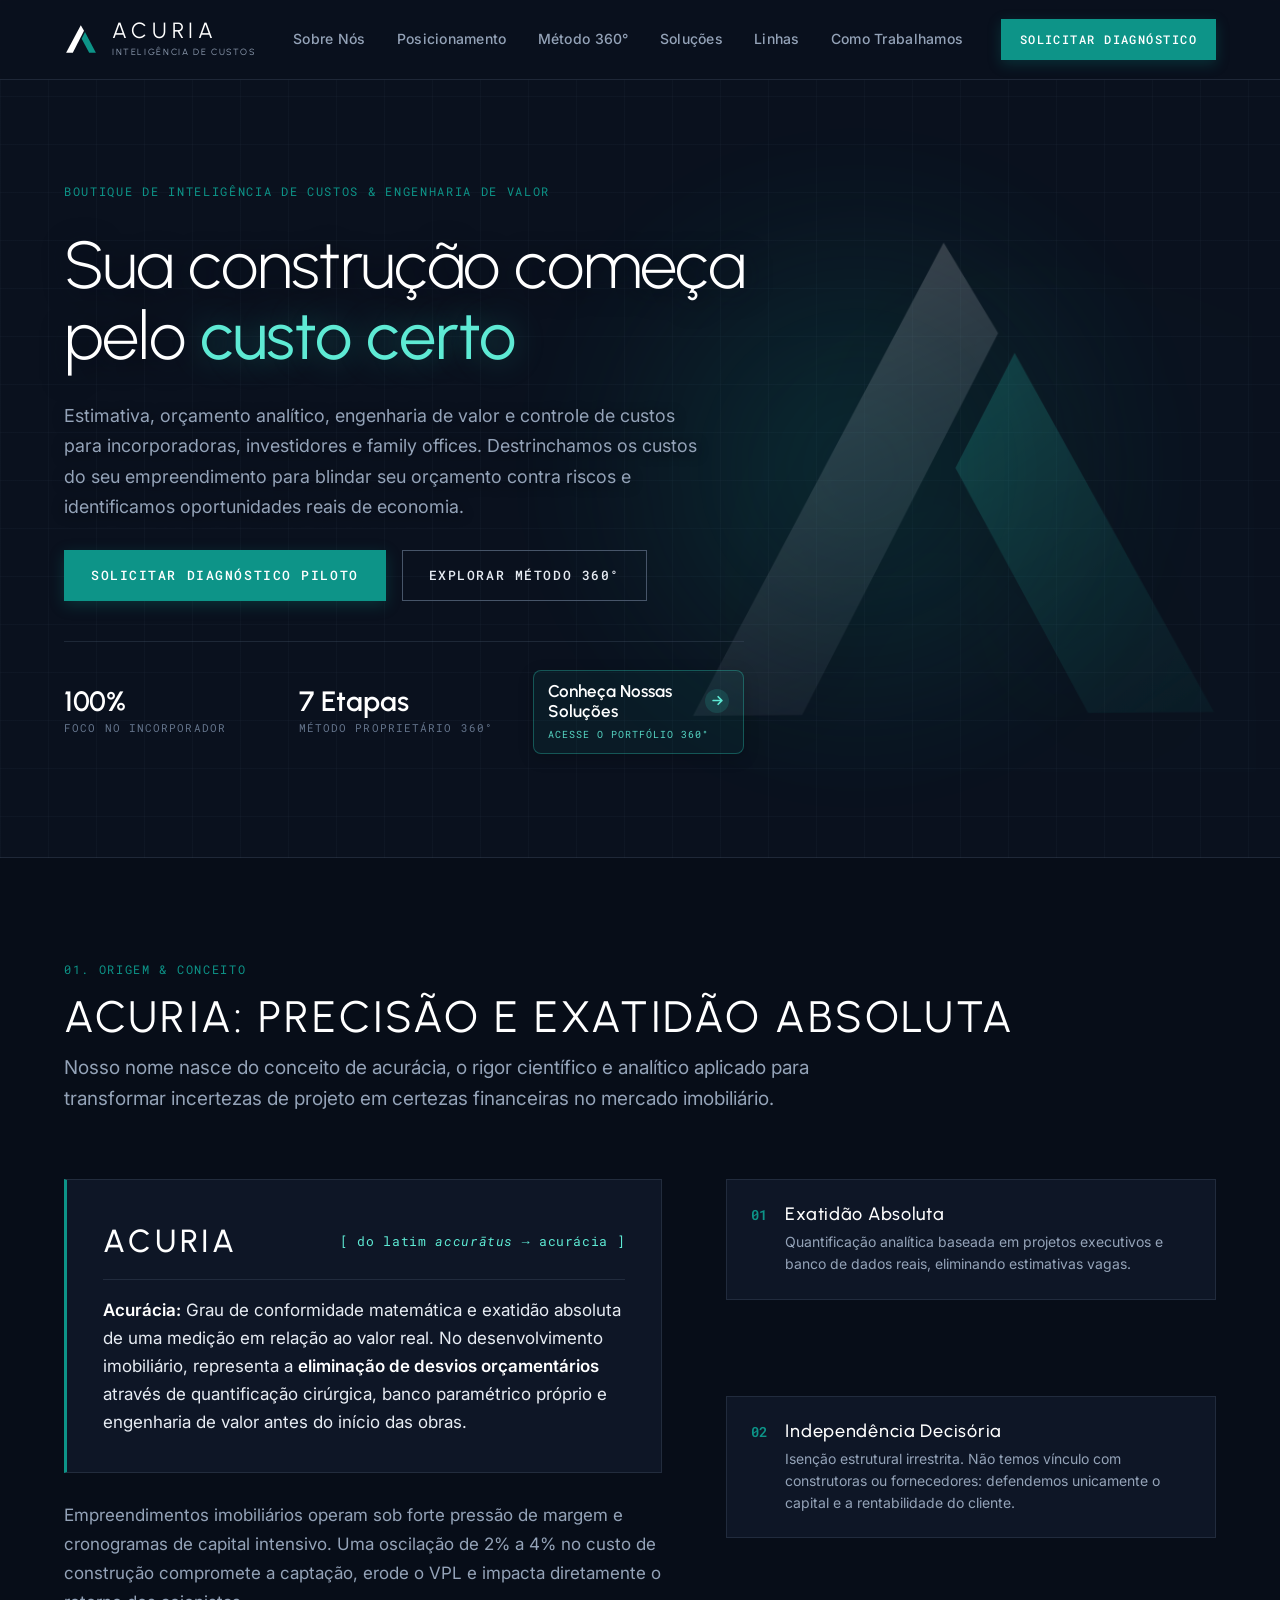
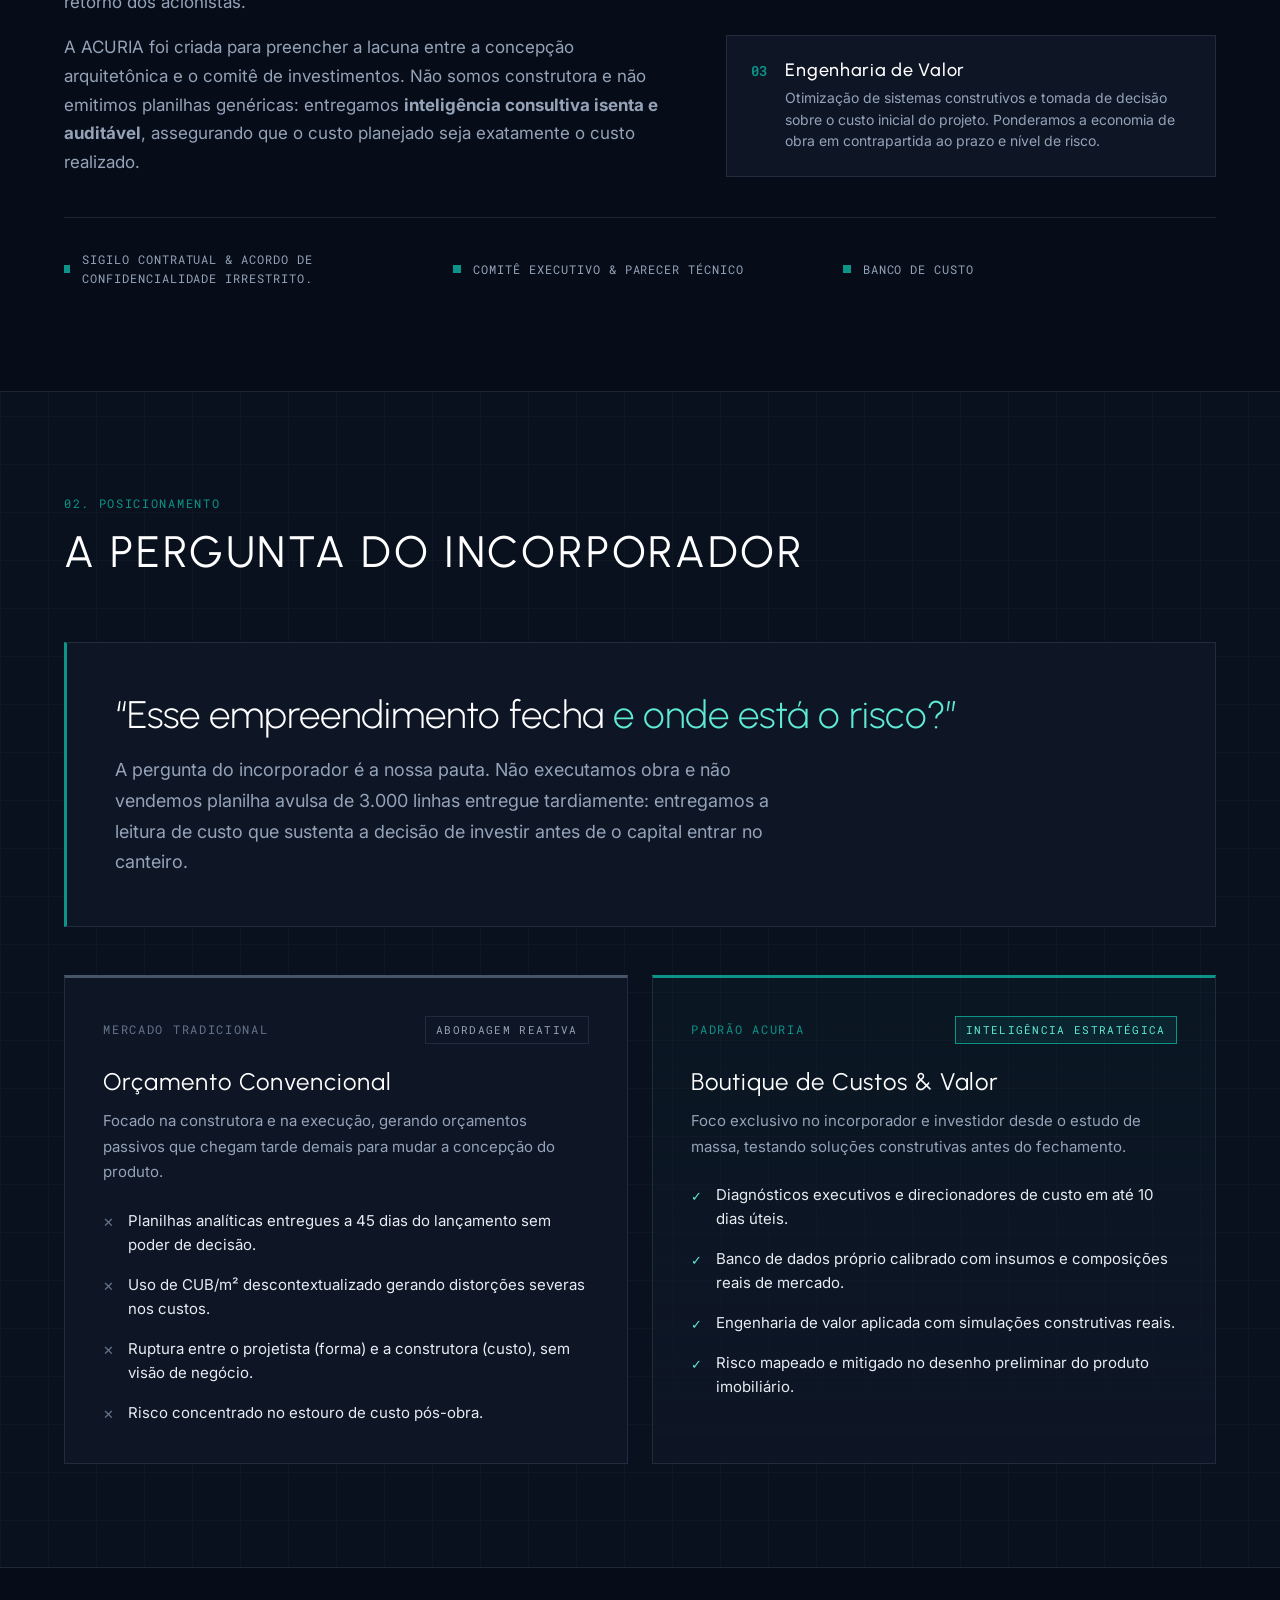
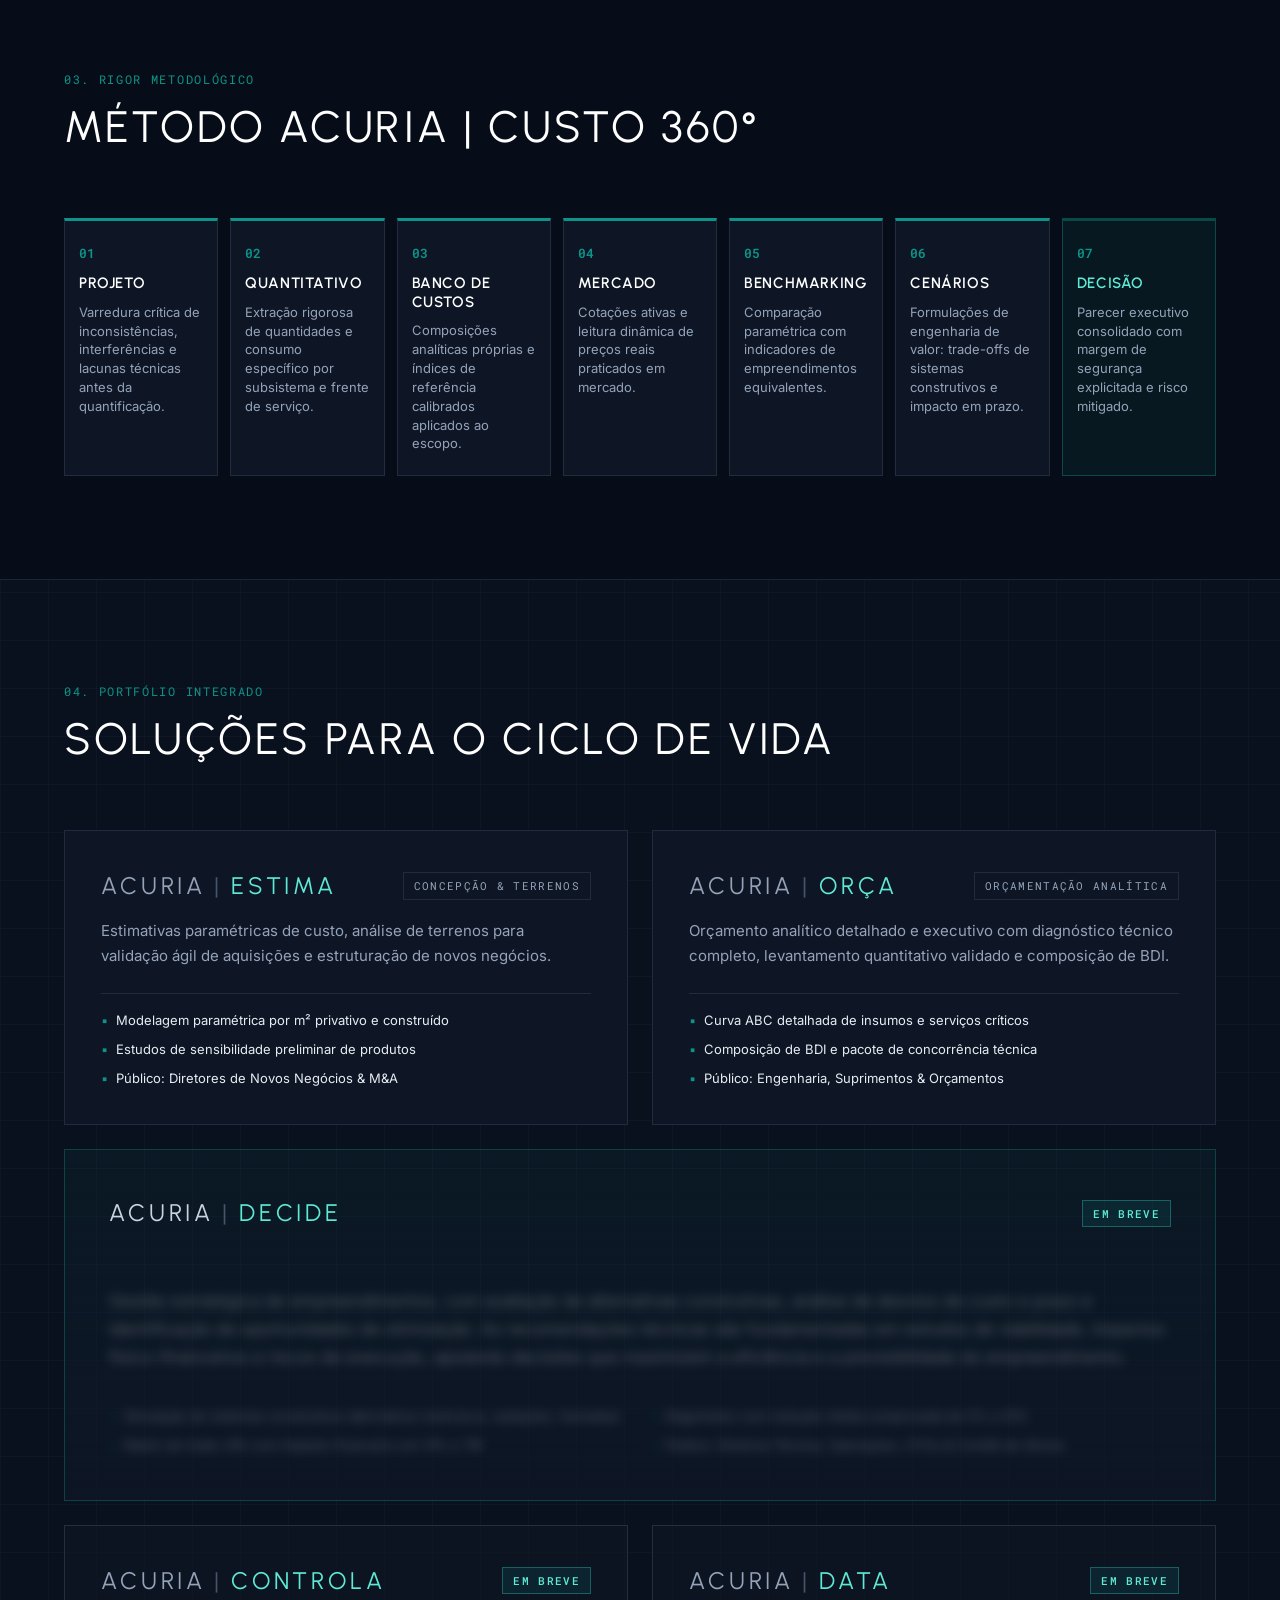
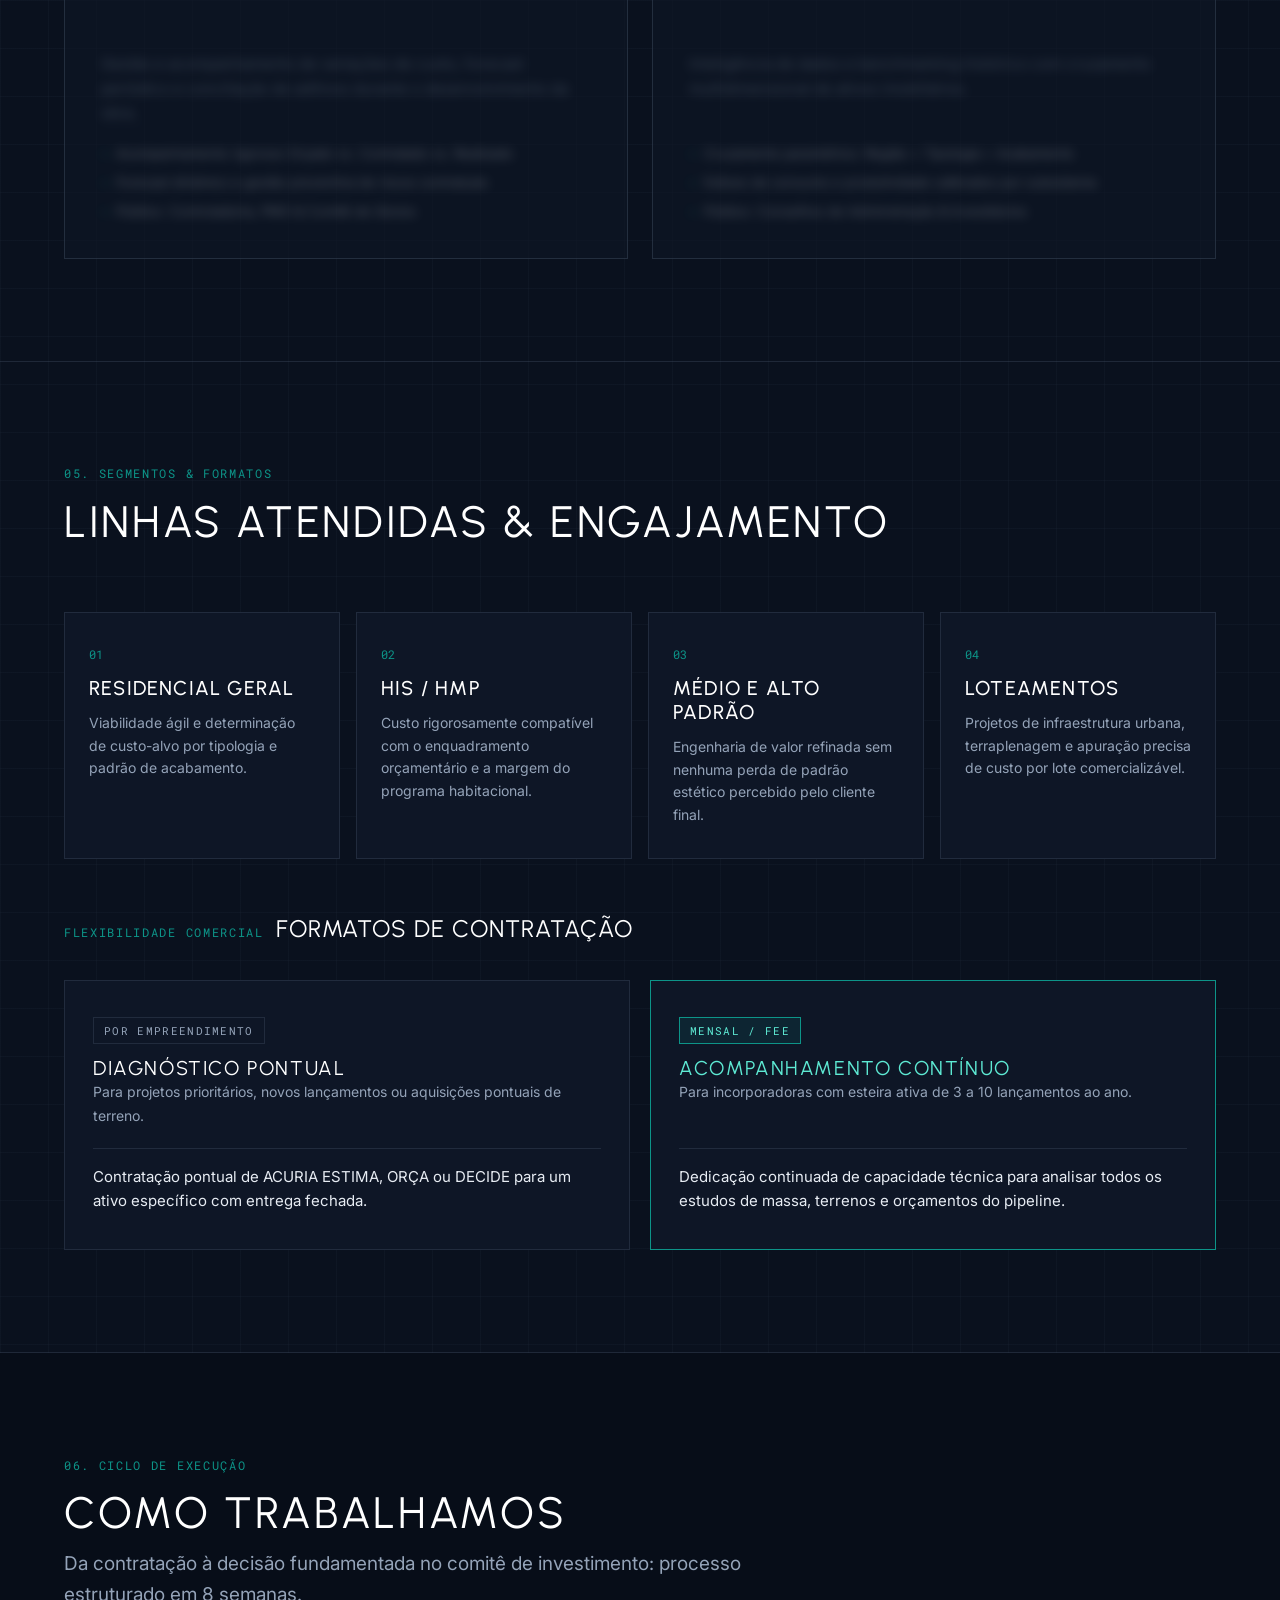
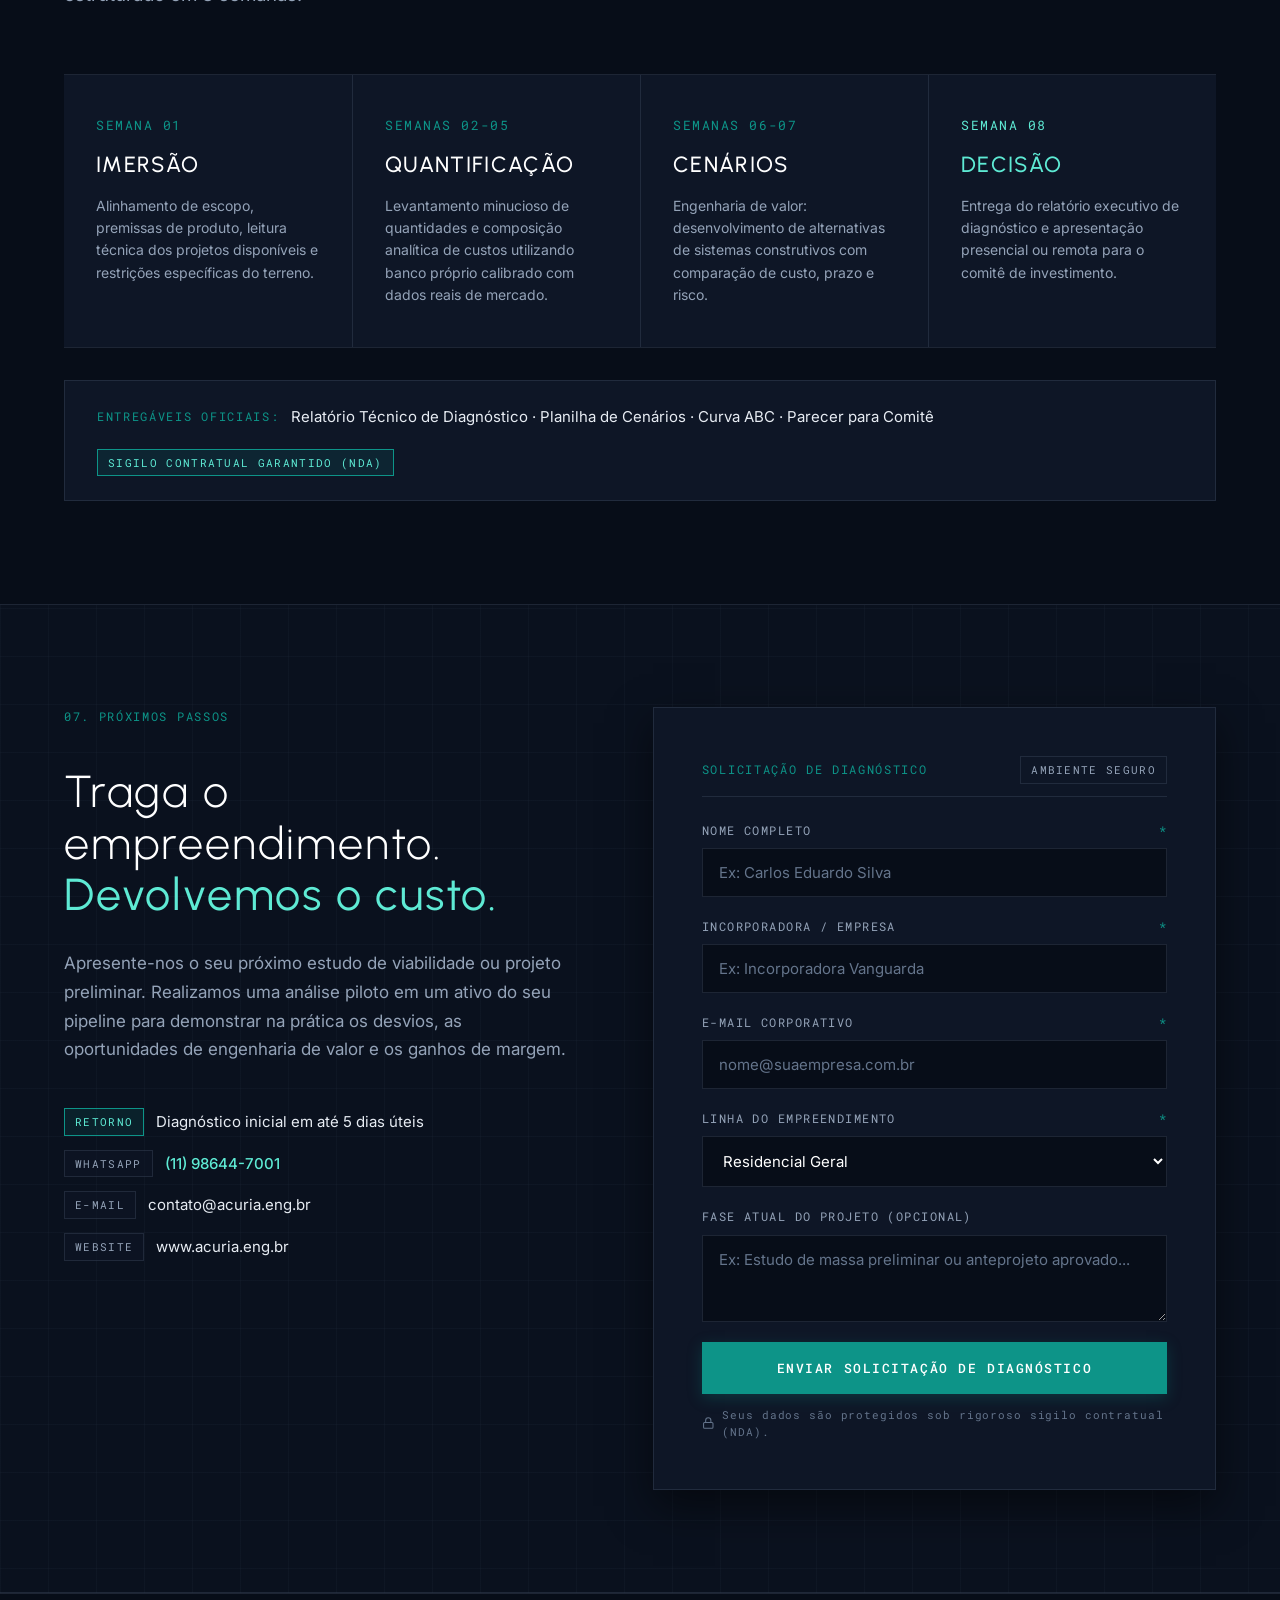
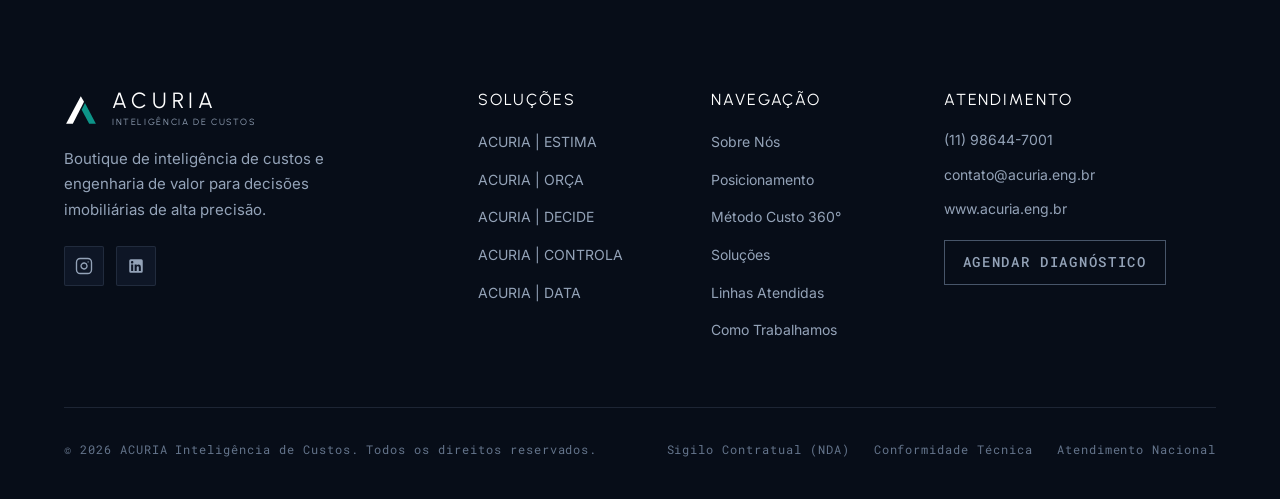
==== commit acf94097: "feat: atualizar textos institucionais, e-mail oficial e adicionar links de redes sociais no rodape" ====
--- a/index.html
+++ b/index.html
@@ -1,13 +1,16 @@
 <!DOCTYPE html>
 <html lang="pt-BR" class="no-js">
+
 <head>
   <meta charset="UTF-8">
   <meta name="viewport" content="width=device-width, initial-scale=1.0">
   <meta http-equiv="X-UA-Compatible" content="ie=edge">
-  
+
   <title>ACURIA | Inteligência de Custos para Decisões Imobiliárias</title>
-  <meta name="description" content="Boutique de inteligência de custos e engenharia de valor. Transformamos projetos, premissas de engenharia e mercado em decisões financeiras antes da primeira estaca na obra.">
-  <meta name="keywords" content="Engenharia de Custos, Inteligência Imobiliária, Engenharia de Valor, Orçamento de Obras, Incorporação, Viabilidade Imobiliária">
+  <meta name="description"
+    content="Boutique de inteligência de custos e engenharia de valor. Transformamos projetos, premissas de engenharia e mercado em decisões financeiras antes da primeira estaca na obra.">
+  <meta name="keywords"
+    content="Engenharia de Custos, Inteligência Imobiliária, Engenharia de Valor, Orçamento de Obras, Incorporação, Viabilidade Imobiliária">
   <meta name="author" content="ACURIA">
   <meta name="theme-color" content="#0A111E">
   <link rel="canonical" href="https://www.acuria.eng.br">
@@ -21,7 +24,8 @@
   <meta property="og:image:height" content="630">
   <meta name="twitter:card" content="summary_large_image">
   <meta name="twitter:title" content="ACURIA | Inteligência de Custos para Decisões Imobiliárias">
-  <meta name="twitter:description" content="Sua construção começa pelo custo certo. Respondemos se o empreendimento fecha e onde está o risco.">
+  <meta name="twitter:description"
+    content="Sua construção começa pelo custo certo. Respondemos se o empreendimento fecha e onde está o risco.">
   <meta name="twitter:image" content="https://www.acuria.eng.br/assets/og-image.jpeg">
 
   <!-- Favicon / Ícones Oficiais -->
@@ -32,7 +36,9 @@
   <!-- Fontes Oficiais: Urbanist, Inter, Roboto Mono -->
   <link rel="preconnect" href="https://fonts.googleapis.com">
   <link rel="preconnect" href="https://fonts.gstatic.com" crossorigin>
-  <link href="https://fonts.googleapis.com/css2?family=Inter:wght@300;400;500;600&family=Roboto+Mono:wght@400;500;600&family=Urbanist:wght@300;400;500;600;700&display=swap" rel="stylesheet">
+  <link
+    href="https://fonts.googleapis.com/css2?family=Inter:wght@300;400;500;600&family=Roboto+Mono:wght@400;500;600&family=Urbanist:wght@300;400;500;600;700&display=swap"
+    rel="stylesheet">
 
   <!-- Folhas de Estilo Modulares -->
   <link rel="stylesheet" href="css/variables.css">
@@ -41,6 +47,7 @@
   <link rel="stylesheet" href="css/components.css">
   <link rel="stylesheet" href="css/responsive.css">
 </head>
+
 <body class="bg-grid-pattern">
 
   <!-- ========================================================================
@@ -48,7 +55,7 @@
        ======================================================================== -->
   <header class="site-header" id="site-header">
     <div class="container header-container">
-      
+
       <!-- Marca / Símbolo Geométrico -->
       <a href="#inicio" class="brand-link" aria-label="ACURIA - Página Inicial">
         <svg class="brand-symbol" viewBox="0 0 64 64" aria-hidden="true">
@@ -88,7 +95,7 @@
       <!-- Ações do Cabeçalho -->
       <div class="header-actions">
         <a href="#contato" class="btn btn-primary btn-sm">Solicitar Diagnóstico</a>
-        
+
         <!-- Botão Mobile -->
         <button type="button" class="mobile-menu-btn" aria-label="Abrir Menu de Navegação" aria-expanded="false">
           <div class="mobile-menu-icon">
@@ -170,7 +177,8 @@
               </filter>
             </defs>
             <polygon points="31.6,6 37.7,16.7 16.6,58 4,58" fill="url(#heroLogoWhiteGrad)" />
-            <polygon points="39.5,19.04 60,58 47.4,58 33.2,31.36" fill="url(#heroLogoTealGrad)" filter="url(#heroSymbolGlow)" />
+            <polygon points="39.5,19.04 60,58 47.4,58 33.2,31.36" fill="url(#heroLogoTealGrad)"
+              filter="url(#heroSymbolGlow)" />
           </svg>
         </div>
       </div>
@@ -186,7 +194,9 @@
           </h1>
 
           <p class="hero-description">
-            Estimativa, orçamento analítico, engenharia de valor e controle de custos para incorporadoras, investidores e family offices. Respondemos se o empreendimento fecha — e exatamente onde está o risco.
+            Estimativa, orçamento analítico, engenharia de valor e controle de custos para incorporadoras, investidores
+            e family offices. Destrinchamos os custos do seu empreendimento para blindar seu orçamento contra riscos e
+            identificamos oportunidades reais de economia.
           </p>
 
           <div class="hero-cta-group">
@@ -204,12 +214,14 @@
               <span class="metric-val">7 Etapas</span>
               <span class="metric-label">Método Proprietário 360°</span>
             </div>
-            <a href="#produtos" class="metric-item metric-action-card" id="hero-solutions-box" title="Conheça nossas soluções completas">
+            <a href="#produtos" class="metric-item metric-action-card" id="hero-solutions-box"
+              title="Conheça nossas soluções completas">
               <div class="metric-action-header">
                 <span class="metric-action-title">Conheça Nossas Soluções</span>
                 <span class="metric-action-arrow" aria-hidden="true">
                   <svg width="15" height="15" viewBox="0 0 16 16" fill="none" xmlns="http://www.w3.org/2000/svg">
-                    <path d="M3.33334 8H12.6667M12.6667 8L8.66668 4M12.6667 8L8.66668 12" stroke="currentColor" stroke-width="1.8" stroke-linecap="round" stroke-linejoin="round"/>
+                    <path d="M3.33334 8H12.6667M12.6667 8L8.66668 4M12.6667 8L8.66668 12" stroke="currentColor"
+                      stroke-width="1.8" stroke-linecap="round" stroke-linejoin="round" />
                   </svg>
                 </span>
               </div>
@@ -225,38 +237,46 @@
          ======================================================================== -->
     <section class="section-wrapper section-padding section-alt" id="sobre-nos">
       <div class="container">
-        
+
         <div class="section-header">
           <div class="section-header-top">
             <span class="mono-label">01. Origem & Conceito</span>
           </div>
           <h2 class="section-title">Acuria: Precisão e Exatidão Absoluta</h2>
           <p class="section-subtitle">
-            O nome da nossa boutique nasce do conceito de acurácia — o rigor científico e analítico aplicado para transformar incertezas de projeto em certezas financeiras no mercado imobiliário.
+            Nosso nome nasce do conceito de acurácia, o rigor científico e analítico aplicado para transformar
+            incertezas de projeto em certezas financeiras no mercado imobiliário.
           </p>
         </div>
 
         <div class="about-grid">
-          
+
           <!-- Narrativa & Etimologia -->
           <div class="about-narrative">
-            
+
             <div class="etymology-card">
               <div class="etymology-header">
                 <span class="etymology-word">ACURIA</span>
                 <span class="etymology-phonetic">[ do latim <em>accurātus</em> → acurácia ]</span>
               </div>
               <div class="etymology-definition">
-                <strong>Acurácia:</strong> Grau de conformidade matemática e exatidão absoluta de uma medição em relação ao valor real. No desenvolvimento imobiliário, representa a <strong>eliminação de desvios orçamentários</strong> através de quantificação cirúrgica, banco paramétrico próprio e engenharia de valor antes do início das obras.
+                <strong>Acurácia:</strong> Grau de conformidade matemática e exatidão absoluta de uma medição em relação
+                ao valor real. No desenvolvimento imobiliário, representa a <strong>eliminação de desvios
+                  orçamentários</strong> através de quantificação cirúrgica, banco paramétrico próprio e engenharia de
+                valor antes do início das obras.
               </div>
             </div>
 
             <div style="font-size: 1.0625rem; line-height: 1.7; color: var(--color-text-muted);">
               <p style="margin-bottom: 16px;">
-                Empreendimentos imobiliários operam sob forte pressão de margem e cronogramas de capital intensivo. Uma oscilação de 2% a 4% no custo de construção compromete a captação, erode o VPL e impacta diretamente o retorno dos acionistas.
+                Empreendimentos imobiliários operam sob forte pressão de margem e cronogramas de capital intensivo. Uma
+                oscilação de 2% a 4% no custo de construção compromete a captação, erode o VPL e impacta diretamente o
+                retorno dos acionistas.
               </p>
               <p>
-                A ACURIA foi criada para preencher a lacuna entre a concepção arquitetônica e o comitê de investimentos. Não somos construtora e não emitimos planilhas genéricas: entregamos <strong>inteligência consultiva isenta e auditável</strong>, assegurando que o custo planejado seja exatamente o custo realizado.
+                A ACURIA foi criada para preencher a lacuna entre a concepção arquitetônica e o comitê de investimentos.
+                Não somos construtora e não emitimos planilhas genéricas: entregamos <strong>inteligência consultiva
+                  isenta e auditável</strong>, assegurando que o custo planejado seja exatamente o custo realizado.
               </p>
             </div>
 
@@ -264,12 +284,13 @@
 
           <!-- Pilares da Acurácia -->
           <div class="about-pillars-stack">
-            
+
             <div class="accuracy-pillar-card">
               <span class="pillar-index">01</span>
               <div class="pillar-content">
                 <h4>Exatidão Absoluta</h4>
-                <p>Quantificação analítica baseada em projetos executivos e banco de dados real da praça de SP, eliminando estimativas vagas por CUB.</p>
+                <p>Quantificação analítica baseada em projetos executivos e banco de dados reais, eliminando estimativas
+                  vagas.</p>
               </div>
             </div>
 
@@ -277,7 +298,8 @@
               <span class="pillar-index">02</span>
               <div class="pillar-content">
                 <h4>Independência Decisória</h4>
-                <p>Isenção estrutural irrestrita. Não temos vínculo com construtoras ou fornecedores: defendemos unicamente o capital e a rentabilidade do cliente.</p>
+                <p>Isenção estrutural irrestrita. Não temos vínculo com construtoras ou fornecedores: defendemos
+                  unicamente o capital e a rentabilidade do cliente.</p>
               </div>
             </div>
 
@@ -285,7 +307,8 @@
               <span class="pillar-index">03</span>
               <div class="pillar-content">
                 <h4>Engenharia de Valor</h4>
-                <p>Otimização de sistemas construtivos e trade-offs de CAPEX vs. Prazo sem comprometer a identidade estética ou o padrão do produto.</p>
+                <p>Otimização de sistemas construtivos e tomada de decisão sobre o custo inicial do projeto. Ponderamos
+                  a economia de obra em contrapartida ao prazo e nível de risco.</p>
               </div>
             </div>
 
@@ -297,7 +320,7 @@
         <div class="about-credentials-bar">
           <div class="credential-item">
             <span class="credential-icon"></span>
-            <span>Sigilo Contratual & NDA Irrestrito</span>
+            <span>Sigilo Contratual & Acordo de Confidencialidade Irrestrito.</span>
           </div>
           <div class="credential-item">
             <span class="credential-icon"></span>
@@ -305,7 +328,7 @@
           </div>
           <div class="credential-item">
             <span class="credential-icon"></span>
-            <span>Banco de Custos Proprietário SP</span>
+            <span>Banco de Custo</span>
           </div>
         </div>
 
@@ -317,7 +340,7 @@
          ======================================================================== -->
     <section class="section-wrapper section-padding" id="posicionamento">
       <div class="container">
-        
+
         <div class="section-header">
           <div class="section-header-top">
             <span class="mono-label">02. Posicionamento</span>
@@ -331,13 +354,15 @@
             “Esse empreendimento fecha <span style="color: var(--color-accent-light);">e onde está o risco?”</span>
           </div>
           <p class="quote-desc">
-            A pergunta do incorporador é a nossa pauta. Não executamos obra e não vendemos planilha avulsa de 3.000 linhas entregue tardiamente: entregamos a leitura de custo que sustenta a decisão de investir antes de o capital entrar no canteiro.
+            A pergunta do incorporador é a nossa pauta. Não executamos obra e não vendemos planilha avulsa de 3.000
+            linhas entregue tardiamente: entregamos a leitura de custo que sustenta a decisão de investir antes de o
+            capital entrar no canteiro.
           </p>
         </div>
 
         <!-- Comparativo: Convencional vs ACURIA -->
         <div class="comparison-grid">
-          
+
           <!-- Abordagem Convencional -->
           <div class="comparison-card card-convencional">
             <div class="comparison-header">
@@ -345,8 +370,9 @@
               <span class="mono-tag">Abordagem Reativa</span>
             </div>
             <h3 class="comparison-title">Orçamento Convencional</h3>
-            <p style="font-size: 0.9375rem;">Focado na construtora e na execução, gerando orçamentos passivos que chegam tarde demais para mudar a concepção do produto.</p>
-            
+            <p style="font-size: 0.9375rem;">Focado na construtora e na execução, gerando orçamentos passivos que chegam
+              tarde demais para mudar a concepção do produto.</p>
+
             <ul class="comparison-items">
               <li class="comparison-item">
                 <span class="item-icon cross">✕</span>
@@ -354,7 +380,7 @@
               </li>
               <li class="comparison-item">
                 <span class="item-icon cross">✕</span>
-                <span>Uso de CUB/m² descontextualizado gerando distorções severas de TIR e VPL.</span>
+                <span>Uso de CUB/m² descontextualizado gerando distorções severas nos custos.</span>
               </li>
               <li class="comparison-item">
                 <span class="item-icon cross">✕</span>
@@ -374,12 +400,13 @@
               <span class="mono-tag active">Inteligência Estratégica</span>
             </div>
             <h3 class="comparison-title">Boutique de Custos & Valor</h3>
-            <p style="font-size: 0.9375rem;">Foco exclusivo no incorporador e investidor desde o estudo de massa, testando soluções construtivas antes do fechamento.</p>
-            
+            <p style="font-size: 0.9375rem;">Foco exclusivo no incorporador e investidor desde o estudo de massa,
+              testando soluções construtivas antes do fechamento.</p>
+
             <ul class="comparison-items">
               <li class="comparison-item">
                 <span class="item-icon check">✓</span>
-                <span>Diagnósticos executivos e direcionadores de custo em até 5 dias úteis.</span>
+                <span>Diagnósticos executivos e direcionadores de custo em até 10 dias úteis.</span>
               </li>
               <li class="comparison-item">
                 <span class="item-icon check">✓</span>
@@ -387,7 +414,7 @@
               </li>
               <li class="comparison-item">
                 <span class="item-icon check">✓</span>
-                <span>Engenharia de valor aplicada com simulação de trade-offs construtivos reais.</span>
+                <span>Engenharia de valor aplicada com simulações construtivas reais.</span>
               </li>
               <li class="comparison-item">
                 <span class="item-icon check">✓</span>
@@ -406,35 +433,35 @@
          ======================================================================== -->
     <section class="section-wrapper section-padding section-alt" id="metodo">
       <div class="container">
-        
+
         <div class="section-header">
           <div class="section-header-top">
             <span class="mono-label">03. Rigor Metodológico</span>
           </div>
           <h2 class="section-title">Método ACURIA | Custo 360°</h2>
-          <p class="section-subtitle">
-            Sete etapas consecutivas, sempre na mesma ordem, da leitura do projeto à recomendação executiva levada ao comitê de investimentos.
-          </p>
         </div>
 
         <div class="method-grid">
-          
+
           <div class="method-step-card">
             <span class="method-step-num">01</span>
             <h3 class="method-step-title">Projeto</h3>
-            <p class="method-step-desc">Varredura crítica de inconsistências, interferências e lacunas técnicas antes da quantificação.</p>
+            <p class="method-step-desc">Varredura crítica de inconsistências, interferências e lacunas técnicas antes da
+              quantificação.</p>
           </div>
 
           <div class="method-step-card">
             <span class="method-step-num">02</span>
             <h3 class="method-step-title">Quantitativo</h3>
-            <p class="method-step-desc">Extração rigorosa de quantidades e consumo específico por subsistema e frente de serviço.</p>
+            <p class="method-step-desc">Extração rigorosa de quantidades e consumo específico por subsistema e frente de
+              serviço.</p>
           </div>
 
           <div class="method-step-card">
             <span class="method-step-num">03</span>
             <h3 class="method-step-title">Banco de Custos</h3>
-            <p class="method-step-desc">Composições analíticas próprias e índices de referência calibrados aplicados ao escopo.</p>
+            <p class="method-step-desc">Composições analíticas próprias e índices de referência calibrados aplicados ao
+              escopo.</p>
           </div>
 
           <div class="method-step-card">
@@ -446,19 +473,21 @@
           <div class="method-step-card">
             <span class="method-step-num">05</span>
             <h3 class="method-step-title">Benchmarking</h3>
-            <p class="method-step-desc">Comparação paramétrica com indicadores de empreendimentos equivalentes (aço/m³, fôrma/m²).</p>
+            <p class="method-step-desc">Comparação paramétrica com indicadores de empreendimentos equivalentes.</p>
           </div>
 
           <div class="method-step-card">
             <span class="method-step-num">06</span>
             <h3 class="method-step-title">Cenários</h3>
-            <p class="method-step-desc">Formulações de engenharia de valor: trade-offs de sistemas construtivos e impacto em prazo.</p>
+            <p class="method-step-desc">Formulações de engenharia de valor: trade-offs de sistemas construtivos e
+              impacto em prazo.</p>
           </div>
 
           <div class="method-step-card highlight">
             <span class="method-step-num">07</span>
             <h3 class="method-step-title" style="color: var(--color-accent-light);">Decisão</h3>
-            <p class="method-step-desc">Parecer executivo consolidado com margem de segurança explicitada e risco mitigado.</p>
+            <p class="method-step-desc">Parecer executivo consolidado com margem de segurança explicitada e risco
+              mitigado.</p>
           </div>
 
         </div>
@@ -471,22 +500,19 @@
          ======================================================================== -->
     <section class="section-wrapper section-padding" id="produtos">
       <div class="container">
-        
+
         <div class="section-header">
           <div class="section-header-top">
             <span class="mono-label">04. Portfólio Integrado</span>
           </div>
           <h2 class="section-title">Soluções para o Ciclo de Vida</h2>
-          <p class="section-subtitle">
-            Do estudo de massa à entrega da obra: inteligência modular e integrada, perfeitamente ajustada à necessidade do seu comitê.
-          </p>
         </div>
 
         <div class="solutions-container">
-          
+
           <!-- Linha Superior: Concepção & Orçamento (2 Cards 50%/50%) -->
           <div class="solutions-row">
-            
+
             <!-- ESTIMA -->
             <div class="product-card">
               <div>
@@ -499,7 +525,8 @@
                   <span class="mono-tag">Concepção & Terrenos</span>
                 </div>
                 <p class="product-desc" style="margin-top: 14px;">
-                  Estimativas paramétricas de custo, análise de terrenos e EVTL para validação ágil de aquisições e estruturação de novos negócios.
+                  Estimativas paramétricas de custo, análise de terrenos para validação ágil de aquisições e
+                  estruturação de novos negócios.
                 </p>
               </div>
               <ul class="product-deliverables">
@@ -521,7 +548,8 @@
                   <span class="mono-tag">Orçamentação Analítica</span>
                 </div>
                 <p class="product-desc" style="margin-top: 14px;">
-                  Orçamento analítico detalhado e executivo com diagnóstico técnico completo, levantamento quantitativo validado e composição de BDI.
+                  Orçamento analítico detalhado e executivo com diagnóstico técnico completo, levantamento quantitativo
+                  validado e composição de BDI.
                 </p>
               </div>
               <ul class="product-deliverables">
@@ -543,11 +571,15 @@
               </div>
               <span class="mono-tag mono-tag-soon">Em Breve</span>
             </div>
-            <div class="card-blurred-content" aria-hidden="true">
+            <div class="card-blurred-content" aria-hidden="false">
               <p class="product-desc" style="margin-top: 16px; font-size: 1.0625rem; color: #E7ECF3;">
-                Engenharia de valor aplicada, simulação de sistemas construtivos alternativos e análise quantitativa de trade-offs (CAPEX vs Prazo vs Manutenção). Cada cenário chega ao comitê com a recomendação técnica isolada e impacto direto em VPL e TIR.
+                Gestão estratégica de empreendimentos, com avaliação de alternativas construtivas, análise de desvios de
+                custo e prazo e identificação de oportunidades de otimização. As recomendações técnicas são
+                fundamentadas em estudos de viabilidade, impactos físico-financeiros e riscos de execução, apoiando
+                decisões que maximizem a eficiência e a previsibilidade do empreendimento.
               </p>
-              <div style="display: grid; grid-template-columns: repeat(auto-fit, minmax(260px, 1fr)); gap: 20px; padding-top: 18px; border-top: 1px solid var(--color-slate-border); margin-top: 16px;">
+              <div
+                style="display: grid; grid-template-columns: repeat(auto-fit, minmax(260px, 1fr)); gap: 20px; padding-top: 18px; border-top: 1px solid var(--color-slate-border); margin-top: 16px;">
                 <ul class="product-deliverables" style="border-top: none; padding-top: 0;">
                   <li>Simulação de sistemas construtivos alternativos (estrutura, vedações, fachadas)</li>
                   <li>Matriz de trade-offs com impacto financeiro em VPL e TIR</li>
@@ -562,20 +594,21 @@
 
           <!-- Linha Inferior: Execução & Inteligência Contínua (2 Cards 50%/50%) -->
           <div class="solutions-row">
-            
+
             <!-- CONTROL -->
             <div class="product-card card-coming-soon">
               <div class="product-badge-row">
                 <div class="product-brand-title">
                   <span class="brand-prefix">ACURIA</span>
                   <span class="brand-sep">|</span>
-                  <span class="brand-name">CONTROL</span>
+                  <span class="brand-name">CONTROLA</span>
                 </div>
                 <span class="mono-tag mono-tag-soon">Em Breve</span>
               </div>
               <div class="card-blurred-content" aria-hidden="true">
                 <p class="product-desc" style="margin-top: 14px;">
-                  Gestão e acompanhamento de variações de custo, forecast periódico e conciliação de aditivos durante o desenvolvimento da obra.
+                  Gestão e acompanhamento de variações de custo, forecast periódico e conciliação de aditivos durante o
+                  desenvolvimento da obra.
                 </p>
                 <ul class="product-deliverables">
                   <li>Acompanhamento rigoroso Orçado vs. Contratado vs. Realizado</li>
@@ -619,42 +652,43 @@
          ======================================================================== -->
     <section class="section-wrapper section-padding" id="linhas">
       <div class="container">
-        
+
         <div class="section-header">
           <div class="section-header-top">
             <span class="mono-label">05. Segmentos & Formatos</span>
           </div>
           <h2 class="section-title">Linhas Atendidas & Engajamento</h2>
-          <p class="section-subtitle">
-            Cada linha imobiliária possui uma dinâmica de custo própria. O tratamento adapta-se às particularidades do produto; o rigor do método permanece inegociável.
-          </p>
         </div>
 
         <!-- Grid de Linhas -->
         <div class="lines-grid">
-          
+
           <div class="line-card">
             <span class="line-card-num">01</span>
             <h3 class="line-card-title">Residencial Geral</h3>
-            <p class="line-card-desc">Viabilidade ágil e determinação de custo-alvo por tipologia e padrão de acabamento.</p>
+            <p class="line-card-desc">Viabilidade ágil e determinação de custo-alvo por tipologia e padrão de
+              acabamento.</p>
           </div>
 
           <div class="line-card">
             <span class="line-card-num">02</span>
             <h3 class="line-card-title">HIS / HMP</h3>
-            <p class="line-card-desc">Custo rigorosamente compatível com o enquadramento orçamentário e a margem do programa habitacional.</p>
+            <p class="line-card-desc">Custo rigorosamente compatível com o enquadramento orçamentário e a margem do
+              programa habitacional.</p>
           </div>
 
           <div class="line-card">
             <span class="line-card-num">03</span>
             <h3 class="line-card-title">Médio e Alto Padrão</h3>
-            <p class="line-card-desc">Engenharia de valor refinada sem nenhuma perda de padrão estético percebido pelo cliente final.</p>
+            <p class="line-card-desc">Engenharia de valor refinada sem nenhuma perda de padrão estético percebido pelo
+              cliente final.</p>
           </div>
 
           <div class="line-card">
             <span class="line-card-num">04</span>
             <h3 class="line-card-title">Loteamentos</h3>
-            <p class="line-card-desc">Projetos de infraestrutura urbana, terraplenagem e apuração precisa de custo por lote comercializável.</p>
+            <p class="line-card-desc">Projetos de infraestrutura urbana, terraplenagem e apuração precisa de custo por
+              lote comercializável.</p>
           </div>
 
         </div>
@@ -667,12 +701,13 @@
           </div>
 
           <div class="models-grid">
-            
+
             <div class="model-card">
               <div>
                 <span class="mono-tag">Por Empreendimento</span>
-                <h4 class="model-title" style="margin-top: 12px;">Spot</h4>
-                <p class="model-target">Para projetos prioritários, novos lançamentos ou aquisições pontuais de terreno.</p>
+                <h4 class="model-title" style="margin-top: 12px;">Diagnóstico Pontual</h4>
+                <p class="model-target">Para projetos prioritários, novos lançamentos ou aquisições pontuais de terreno.
+                </p>
               </div>
               <div class="model-scope">
                 Contratação pontual de ACURIA ESTIMA, ORÇA ou DECIDE para um ativo específico com entrega fechada.
@@ -682,25 +717,15 @@
             <div class="model-card" style="border-color: var(--color-accent);">
               <div>
                 <span class="mono-tag active">Mensal / Fee</span>
-                <h4 class="model-title" style="margin-top: 12px; color: var(--color-accent-light);">Pipeline Retainer</h4>
+                <h4 class="model-title" style="margin-top: 12px; color: var(--color-accent-light);">Acompanhamento
+                  Contínuo</h4>
                 <p class="model-target">Para incorporadoras com esteira ativa de 3 a 10 lançamentos ao ano.</p>
               </div>
               <div class="model-scope">
-                Dedicação continuada de capacidade técnica para analisar todos os estudos de massa, terrenos e orçamentos do pipeline.
-              </div>
-            </div>
-
-            <div class="model-card">
-              <div>
-                <span class="mono-tag">Performance</span>
-                <h4 class="model-title" style="margin-top: 12px;">Success Fee</h4>
-                <p class="model-target">Para empreendimentos com viabilidade apertada ou estourados na primeira rodada.</p>
-              </div>
-              <div class="model-scope">
-                Fee base reduzido com participação percentual sobre a economia real validada e homologada sem perda de produto.
-              </div>
-            </div>
-
+                Dedicação continuada de capacidade técnica para analisar todos os estudos de massa, terrenos e
+                orçamentos do pipeline.
+              </div>
+            </div>
           </div>
         </div>
 
@@ -712,50 +737,56 @@
          ======================================================================== -->
     <section class="section-wrapper section-padding section-alt" id="processo">
       <div class="container">
-        
+
         <div class="section-header">
           <div class="section-header-top">
             <span class="mono-label">06. Ciclo de Execução</span>
           </div>
           <h2 class="section-title">Como Trabalhamos</h2>
           <p class="section-subtitle">
-            Da contratação à decisão fundamentada no comitê de investimento: processo estruturado em 5 semanas.
+            Da contratação à decisão fundamentada no comitê de investimento: processo estruturado em 8 semanas.
           </p>
         </div>
 
         <div class="timeline-grid">
-          
+
           <div class="timeline-step">
             <span class="timeline-week">Semana 01</span>
             <h3 class="timeline-title">Imersão</h3>
-            <p class="timeline-desc">Alinhamento de escopo, premissas de produto, leitura técnica dos projetos disponíveis e restrições específicas do terreno.</p>
+            <p class="timeline-desc">Alinhamento de escopo, premissas de produto, leitura técnica dos projetos
+              disponíveis e restrições específicas do terreno.</p>
           </div>
 
           <div class="timeline-step">
-            <span class="timeline-week">Semanas 02-03</span>
+            <span class="timeline-week">Semanas 02-05</span>
             <h3 class="timeline-title">Quantificação</h3>
-            <p class="timeline-desc">Levantamento minucioso de quantidades e composição analítica de custos utilizando banco próprio calibrado com dados reais de mercado.</p>
+            <p class="timeline-desc">Levantamento minucioso de quantidades e composição analítica de custos utilizando
+              banco próprio calibrado com dados reais de mercado.</p>
           </div>
 
           <div class="timeline-step">
-            <span class="timeline-week">Semana 04</span>
+            <span class="timeline-week">Semanas 06-07</span>
             <h3 class="timeline-title">Cenários</h3>
-            <p class="timeline-desc">Engenharia de valor: desenvolvimento de alternativas de sistemas construtivos com comparação de custo, prazo e risco.</p>
+            <p class="timeline-desc">Engenharia de valor: desenvolvimento de alternativas de sistemas construtivos com
+              comparação de custo, prazo e risco.</p>
           </div>
 
           <div class="timeline-step">
-            <span class="timeline-week" style="color: var(--color-accent-light);">Semana 05</span>
+            <span class="timeline-week" style="color: var(--color-accent-light);">Semana 08</span>
             <h3 class="timeline-title" style="color: var(--color-accent-light);">Decisão</h3>
-            <p class="timeline-desc">Entrega do relatório executivo de diagnóstico e apresentação presencial ou remota para o comitê de investimento.</p>
+            <p class="timeline-desc">Entrega do relatório executivo de diagnóstico e apresentação presencial ou remota
+              para o comitê de investimento.</p>
           </div>
 
         </div>
 
         <!-- Faixa de Entregáveis -->
-        <div style="margin-top: 32px; background: var(--color-bg-surface); border: 1px solid var(--color-slate-border); padding: 24px 32px; display: flex; align-items: center; justify-content: space-between; flex-wrap: wrap; gap: 20px;">
+        <div
+          style="margin-top: 32px; background: var(--color-bg-surface); border: 1px solid var(--color-slate-border); padding: 24px 32px; display: flex; align-items: center; justify-content: space-between; flex-wrap: wrap; gap: 20px;">
           <div style="display: flex; align-items: center; gap: 12px;">
             <span class="mono-label">Entregáveis Oficiais:</span>
-            <span style="font-size: 0.9375rem; color: var(--color-text-body);">Relatório Técnico de Diagnóstico · Planilha de Cenários · Curva ABC · Parecer para Comitê</span>
+            <span style="font-size: 0.9375rem; color: var(--color-text-body);">Relatório Técnico de Diagnóstico ·
+              Planilha de Cenários · Curva ABC · Parecer para Comitê</span>
           </div>
           <span class="mono-tag active">Sigilo Contratual Garantido (NDA)</span>
         </div>
@@ -768,54 +799,67 @@
          ======================================================================== -->
     <section class="section-wrapper section-padding" id="contato">
       <div class="container contact-container-grid">
-        
+
         <div class="contact-info-col">
           <div class="section-header-top">
             <span class="mono-label">07. Próximos Passos</span>
           </div>
-          
+
           <h2 style="font-size: clamp(2rem, 3.5vw, 3rem); font-weight: 300; line-height: 1.15;">
-            Traga o empreendimento. <span style="color: var(--color-accent-light); font-weight: 400;">Devolvemos o custo e o risco.</span>
+            Traga o empreendimento. <span style="color: var(--color-accent-light); font-weight: 400;">Devolvemos o
+              custo.</span>
           </h2>
 
           <p style="font-size: 1.0625rem; line-height: 1.7; color: var(--color-text-muted);">
-            Apresente-nos o seu próximo estudo de viabilidade ou projeto preliminar. Realizamos uma análise piloto em um ativo do seu pipeline para demonstrar na prática os desvios, as oportunidades de engenharia de valor e os ganhos de margem.
+            Apresente-nos o seu próximo estudo de viabilidade ou projeto preliminar. Realizamos uma análise piloto em um
+            ativo do seu pipeline para demonstrar na prática os desvios, as oportunidades de engenharia de valor e os
+            ganhos de margem.
           </p>
 
           <div style="display: flex; flex-direction: column; gap: 14px; margin-top: 16px;">
             <div style="display: flex; align-items: center; gap: 12px;">
               <span class="mono-tag active">Retorno</span>
-              <span style="font-size: 0.9375rem; color: var(--color-text-body);">Diagnóstico inicial em até 5 dias úteis</span>
+              <span style="font-size: 0.9375rem; color: var(--color-text-body);">Diagnóstico inicial em até 5 dias
+                úteis</span>
             </div>
             <div style="display: flex; align-items: center; gap: 12px;">
               <span class="mono-tag">WhatsApp</span>
-              <a href="https://wa.me/5511986447001" target="_blank" rel="noopener noreferrer" style="font-size: 0.9375rem; color: var(--color-accent-light); text-decoration: none; font-weight: 500;">(11) 98644-7001</a>
+              <a href="https://wa.me/5511986447001" target="_blank" rel="noopener noreferrer"
+                style="font-size: 0.9375rem; color: var(--color-accent-light); text-decoration: none; font-weight: 500;">(11)
+                98644-7001</a>
             </div>
             <div style="display: flex; align-items: center; gap: 12px;">
               <span class="mono-tag">E-mail</span>
-              <a href="mailto:acuria.engenharia@gmail.com" style="font-size: 0.9375rem; color: var(--color-text-body); text-decoration: none;">acuria.engenharia@gmail.com</a>
+              <a href="mailto:contato@acuria.eng.br"
+                style="font-size: 0.9375rem; color: var(--color-text-body); text-decoration: none;">contato@acuria.eng.br</a>
             </div>
             <div style="display: flex; align-items: center; gap: 12px;">
               <span class="mono-tag">Website</span>
-              <a href="https://www.acuria.eng.br" target="_blank" rel="noopener noreferrer" style="font-size: 0.9375rem; color: var(--color-text-body); text-decoration: none;">www.acuria.eng.br</a>
+              <a href="https://www.acuria.eng.br" target="_blank" rel="noopener noreferrer"
+                style="font-size: 0.9375rem; color: var(--color-text-body); text-decoration: none;">www.acuria.eng.br</a>
             </div>
           </div>
         </div>
 
         <!-- Formulário Seguro -->
         <div class="contact-form-box">
-          <div style="display: flex; align-items: center; justify-content: space-between; margin-bottom: 24px; padding-bottom: 12px; border-bottom: 1px solid var(--color-slate-border);">
+          <div
+            style="display: flex; align-items: center; justify-content: space-between; margin-bottom: 24px; padding-bottom: 12px; border-bottom: 1px solid var(--color-slate-border);">
             <span class="mono-label">Solicitação de Diagnóstico</span>
             <span class="mono-tag">Ambiente Seguro</span>
           </div>
 
           <form id="contact-form" autocomplete="off" novalidate>
+            <!-- Campo Honeypot Oculto (Anti-Spam) -->
+            <input type="text" name="website_hp" style="display:none !important; position:absolute; left:-9999px;"
+              tabindex="-1" autocomplete="off" aria-hidden="true">
             <div class="form-group">
               <label for="lead-name" class="form-label">
                 <span>Nome Completo</span>
                 <span style="color: var(--color-accent);">*</span>
               </label>
-              <input type="text" id="lead-name" class="form-input" placeholder="Ex: Carlos Eduardo Silva" required maxlength="100">
+              <input type="text" id="lead-name" class="form-input" placeholder="Ex: Carlos Eduardo Silva" required
+                maxlength="100">
             </div>
 
             <div class="form-group">
@@ -823,7 +867,8 @@
                 <span>Incorporadora / Empresa</span>
                 <span style="color: var(--color-accent);">*</span>
               </label>
-              <input type="text" id="lead-company" class="form-input" placeholder="Ex: Incorporadora Vanguarda" required maxlength="100">
+              <input type="text" id="lead-company" class="form-input" placeholder="Ex: Incorporadora Vanguarda" required
+                maxlength="100">
             </div>
 
             <div class="form-group">
@@ -831,7 +876,8 @@
                 <span>E-mail Corporativo</span>
                 <span style="color: var(--color-accent);">*</span>
               </label>
-              <input type="email" id="lead-email" class="form-input" placeholder="nome@suaempresa.com.br" required maxlength="120">
+              <input type="email" id="lead-email" class="form-input" placeholder="nome@suaempresa.com.br" required
+                maxlength="120">
             </div>
 
             <div class="form-group">
@@ -852,7 +898,8 @@
               <label for="lead-notes" class="form-label">
                 <span>Fase Atual do Projeto (Opcional)</span>
               </label>
-              <textarea id="lead-notes" class="form-textarea" rows="3" placeholder="Ex: Estudo de massa preliminar ou anteprojeto aprovado..." maxlength="500"></textarea>
+              <textarea id="lead-notes" class="form-textarea" rows="3"
+                placeholder="Ex: Estudo de massa preliminar ou anteprojeto aprovado..." maxlength="500"></textarea>
             </div>
 
             <button type="submit" class="btn btn-primary btn-block" style="padding: 16px;">
@@ -904,9 +951,9 @@
        ======================================================================== -->
   <footer class="site-footer">
     <div class="container">
-      
+
       <div class="footer-top-grid">
-        
+
         <div class="footer-brand-col">
           <a href="#inicio" class="brand-link" aria-label="ACURIA - Topo">
             <svg class="brand-symbol" viewBox="0 0 64 64" aria-hidden="true">
@@ -921,6 +968,20 @@
           <p>
             Boutique de inteligência de custos e engenharia de valor para decisões imobiliárias de alta precisão.
           </p>
+          <div class="footer-social-links" aria-label="Redes Sociais da ACURIA">
+            <a href="https://www.instagram.com/acuria.engenharia?mdxt=MW1uOWNnZDdzMXB1aQ==" target="_blank" rel="noopener noreferrer" class="footer-social-btn" aria-label="Instagram da ACURIA" title="Instagram (@acuria.engenharia)">
+              <svg viewBox="0 0 24 24" width="18" height="18" fill="none" stroke="currentColor" stroke-width="1.8" stroke-linecap="round" stroke-linejoin="round" aria-hidden="true">
+                <rect x="2" y="2" width="20" height="20" rx="5" ry="5"></rect>
+                <path d="M16 11.37A4 4 0 1 1 12.63 8 4 4 0 0 1 16 11.37z"></path>
+                <line x1="17.5" y1="6.5" x2="17.51" y2="6.5"></line>
+              </svg>
+            </a>
+            <a href="#" target="_blank" rel="noopener noreferrer" class="footer-social-btn" aria-label="LinkedIn da ACURIA (Em breve)" title="LinkedIn (Em breve)">
+              <svg viewBox="0 0 24 24" width="18" height="18" fill="currentColor" aria-hidden="true">
+                <path d="M19 3a2 2 0 0 1 2 2v14a2 2 0 0 1-2 2H5a2 2 0 0 1-2-2V5a2 2 0 0 1 2-2h14m-.5 15.5v-5.3a3.26 3.26 0 0 0-3.26-3.26c-.85 0-1.84.52-2.28 1.3v-1.11h-2.79v8.37h2.79v-4.93c0-.77.62-1.4 1.39-1.4a1.4 1.4 0 0 1 1.4 1.4v4.93h2.75M6.88 8.56a1.68 1.68 0 0 0 1.68-1.68c0-.93-.75-1.69-1.68-1.69a1.69 1.69 0 0 0-1.69 1.69c0 .93.76 1.68 1.69 1.68m1.39 9.94v-8.37H5.5v8.37h2.77z"/>
+              </svg>
+            </a>
+          </div>
         </div>
 
         <div>
@@ -929,7 +990,7 @@
             <li><a href="#produtos">ACURIA | ESTIMA</a></li>
             <li><a href="#produtos">ACURIA | ORÇA</a></li>
             <li><a href="#produtos">ACURIA | DECIDE</a></li>
-            <li><a href="#produtos">ACURIA | CONTROL</a></li>
+            <li><a href="#produtos">ACURIA | CONTROLA</a></li>
             <li><a href="#produtos">ACURIA | DATA</a></li>
           </ul>
         </div>
@@ -950,13 +1011,16 @@
           <h4 class="footer-heading">Atendimento</h4>
           <ul class="footer-links">
             <li style="color: var(--color-text-muted); font-size: 0.875rem;">
-              <a href="https://wa.me/5511986447001" target="_blank" rel="noopener noreferrer" style="color: inherit; text-decoration: none;">(11) 98644-7001</a>
+              <a href="https://wa.me/5511986447001" target="_blank" rel="noopener noreferrer"
+                style="color: inherit; text-decoration: none;">(11) 98644-7001</a>
             </li>
             <li style="color: var(--color-text-muted); font-size: 0.875rem;">
-              <a href="mailto:acuria.engenharia@gmail.com" style="color: inherit; text-decoration: none;">acuria.engenharia@gmail.com</a>
+              <a href="mailto:contato@acuria.eng.br"
+                style="color: inherit; text-decoration: none;">contato@acuria.eng.br</a>
             </li>
             <li style="color: var(--color-text-muted); font-size: 0.875rem;">
-              <a href="https://www.acuria.eng.br" target="_blank" rel="noopener noreferrer" style="color: inherit; text-decoration: none;">www.acuria.eng.br</a>
+              <a href="https://www.acuria.eng.br" target="_blank" rel="noopener noreferrer"
+                style="color: inherit; text-decoration: none;">www.acuria.eng.br</a>
             </li>
             <li style="margin-top: 8px;">
               <a href="#contato" class="btn btn-outline btn-sm">Agendar Diagnóstico</a>
@@ -983,4 +1047,5 @@
   <!-- Script Modular ES6 Seguro -->
   <script type="module" src="js/main.js"></script>
 </body>
-</html>
+
+</html>
--- a/css/layout.css
+++ b/css/layout.css
@@ -295,6 +295,46 @@
   max-width: 36ch;
 }
 
+.footer-social-links {
+  display: flex;
+  align-items: center;
+  gap: 12px;
+  margin-top: 24px;
+}
+
+.footer-social-btn {
+  display: inline-flex;
+  align-items: center;
+  justify-content: center;
+  width: 40px;
+  height: 40px;
+  border-radius: var(--radius-sm);
+  background: var(--color-bg-surface);
+  border: 1px solid var(--color-slate-border);
+  color: var(--color-text-muted);
+  transition: all var(--transition-fast);
+  text-decoration: none;
+}
+
+.footer-social-btn svg {
+  width: 18px;
+  height: 18px;
+  display: block;
+  transition: transform var(--transition-fast);
+}
+
+.footer-social-btn:hover {
+  background: var(--color-bg-surface-elevated);
+  border-color: var(--color-accent);
+  color: var(--color-accent-light);
+  transform: translateY(-2px);
+  box-shadow: 0 4px 14px rgba(13, 148, 136, 0.25);
+}
+
+.footer-social-btn:hover svg {
+  transform: scale(1.08);
+}
+
 .footer-heading {
   font-family: var(--font-brand);
   font-size: 1rem;
